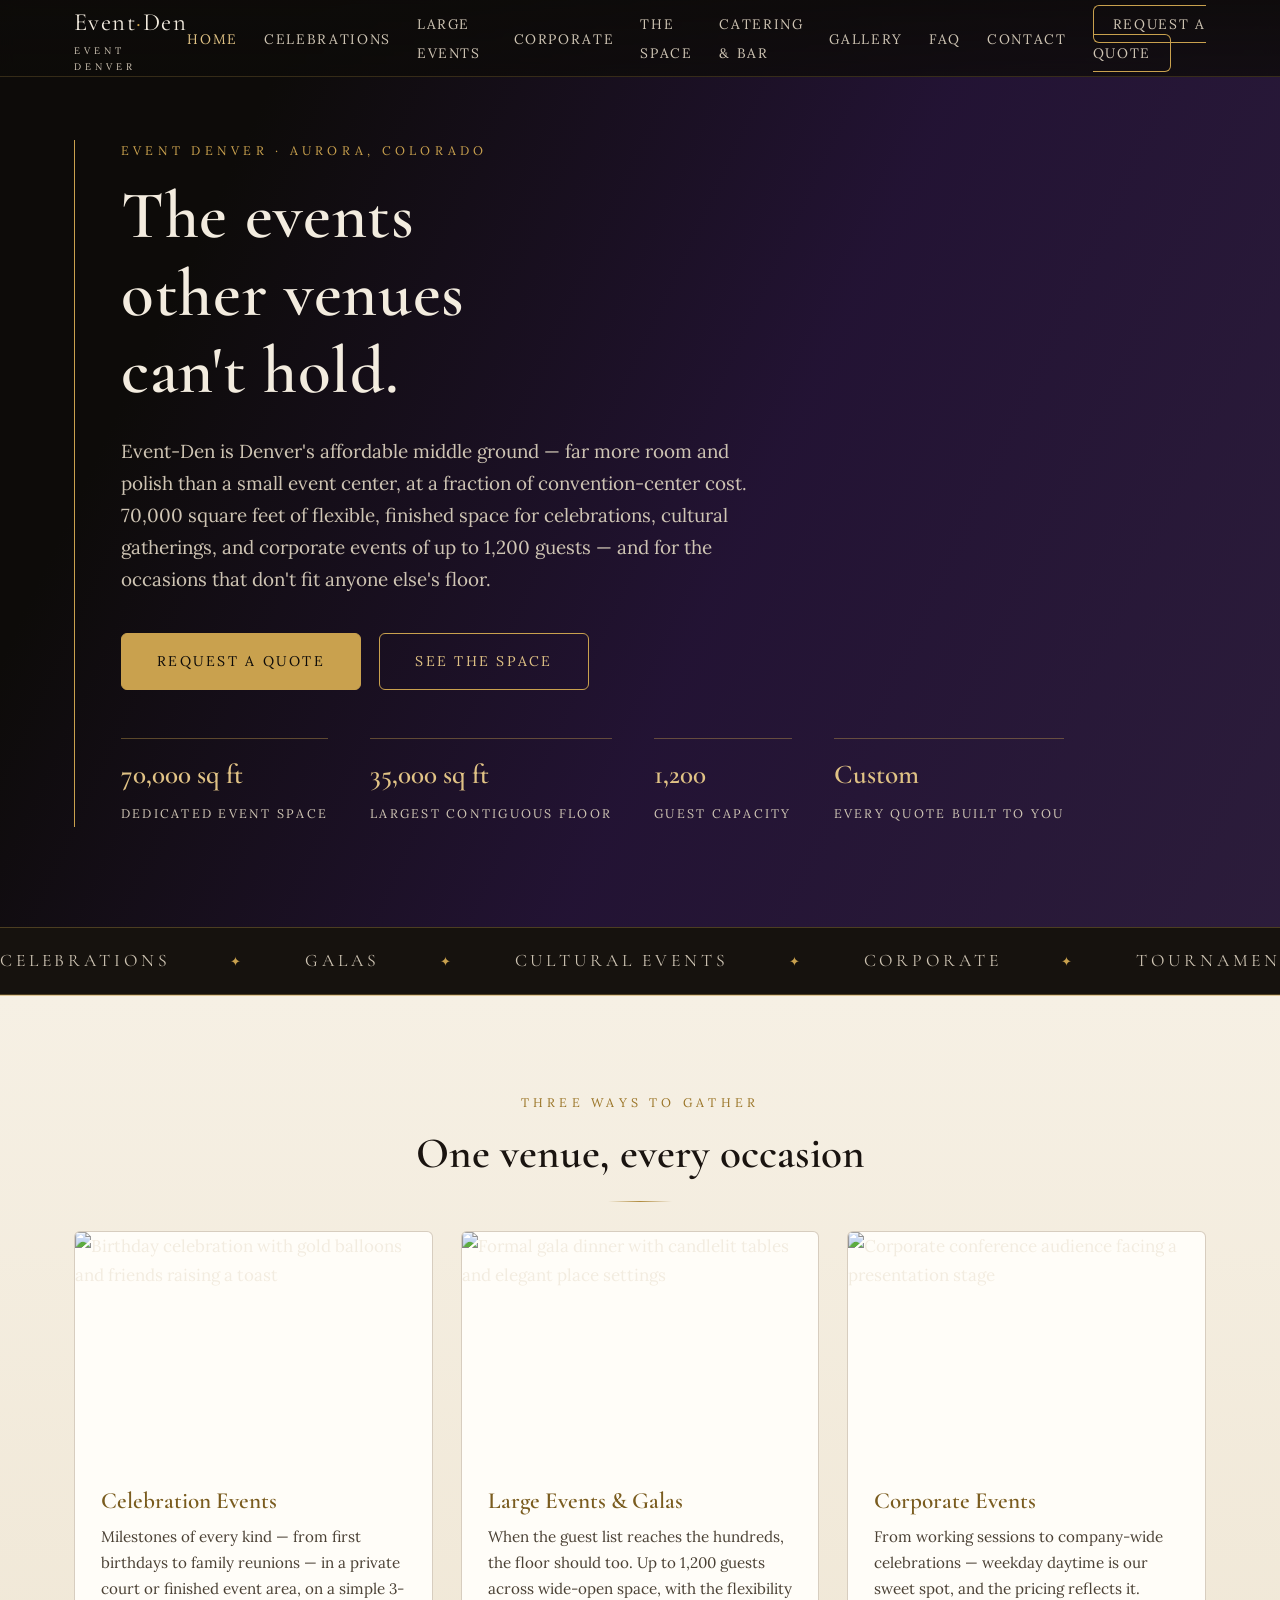
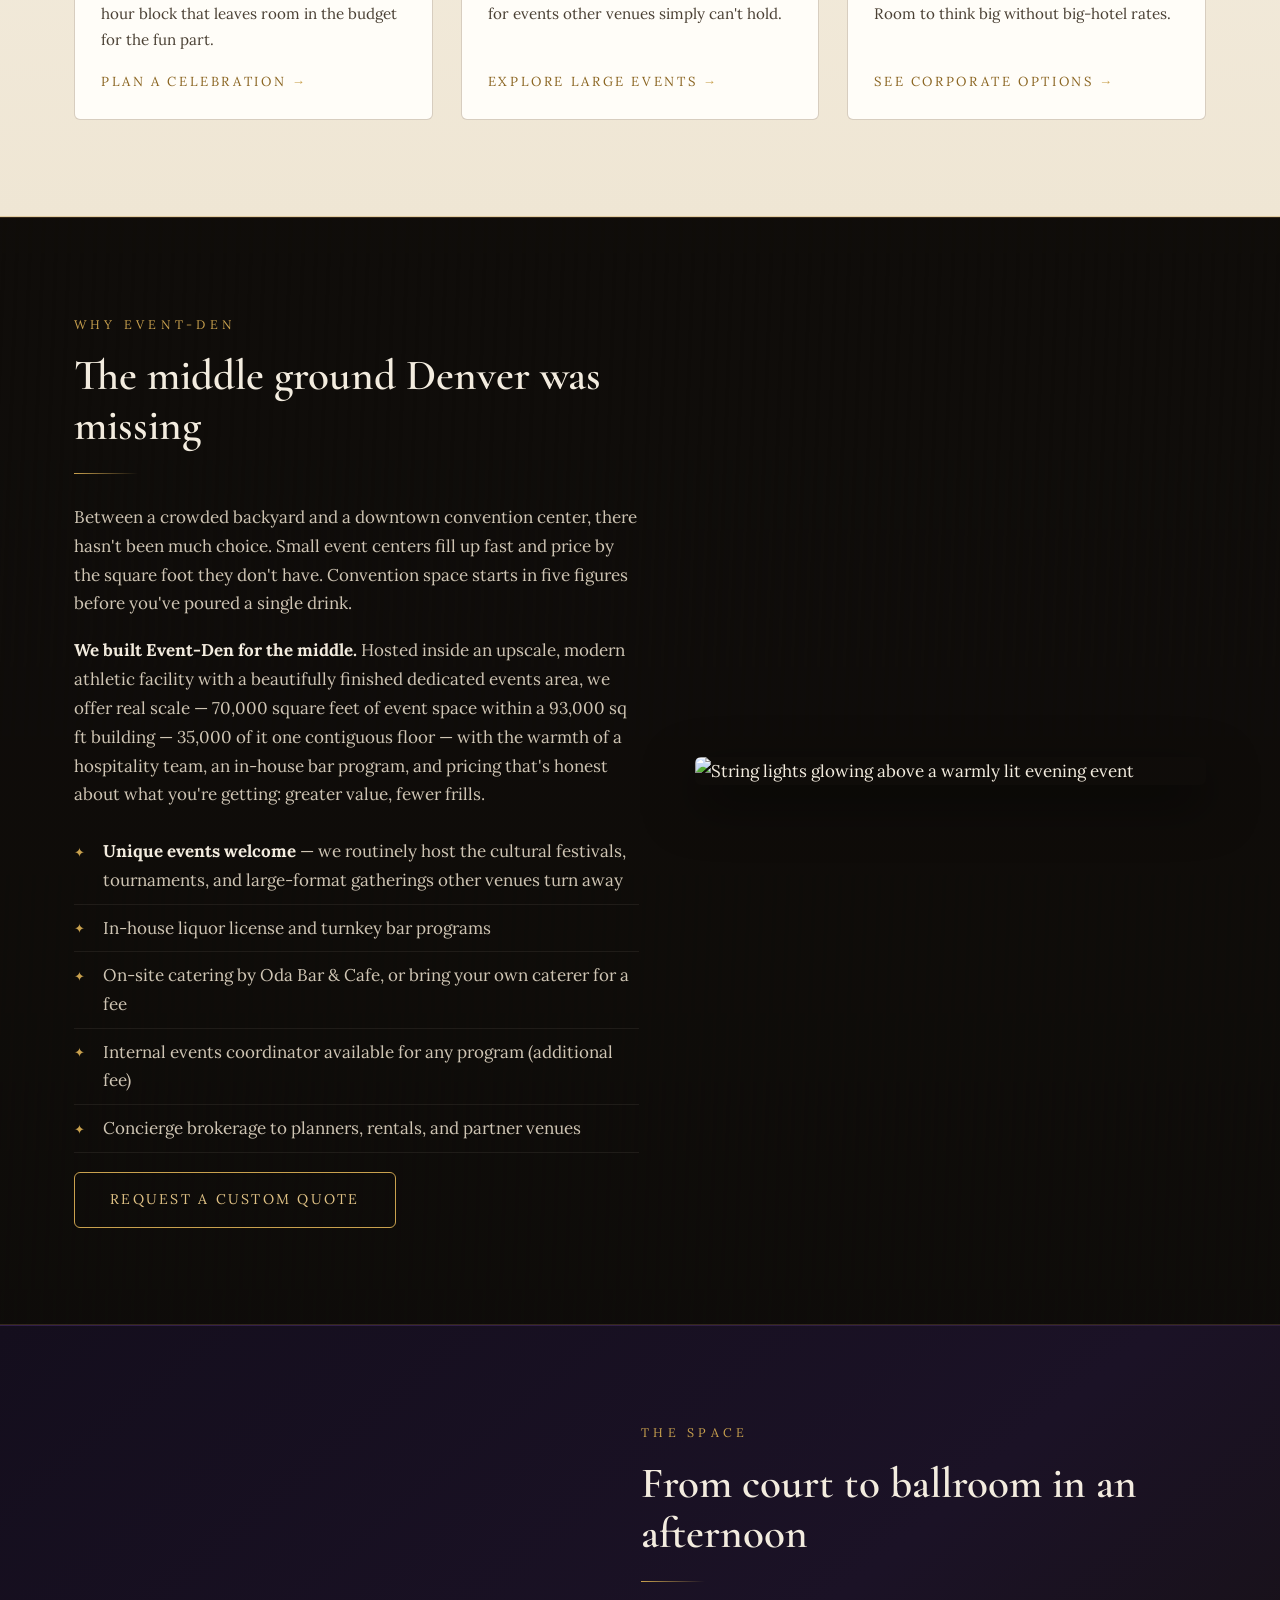
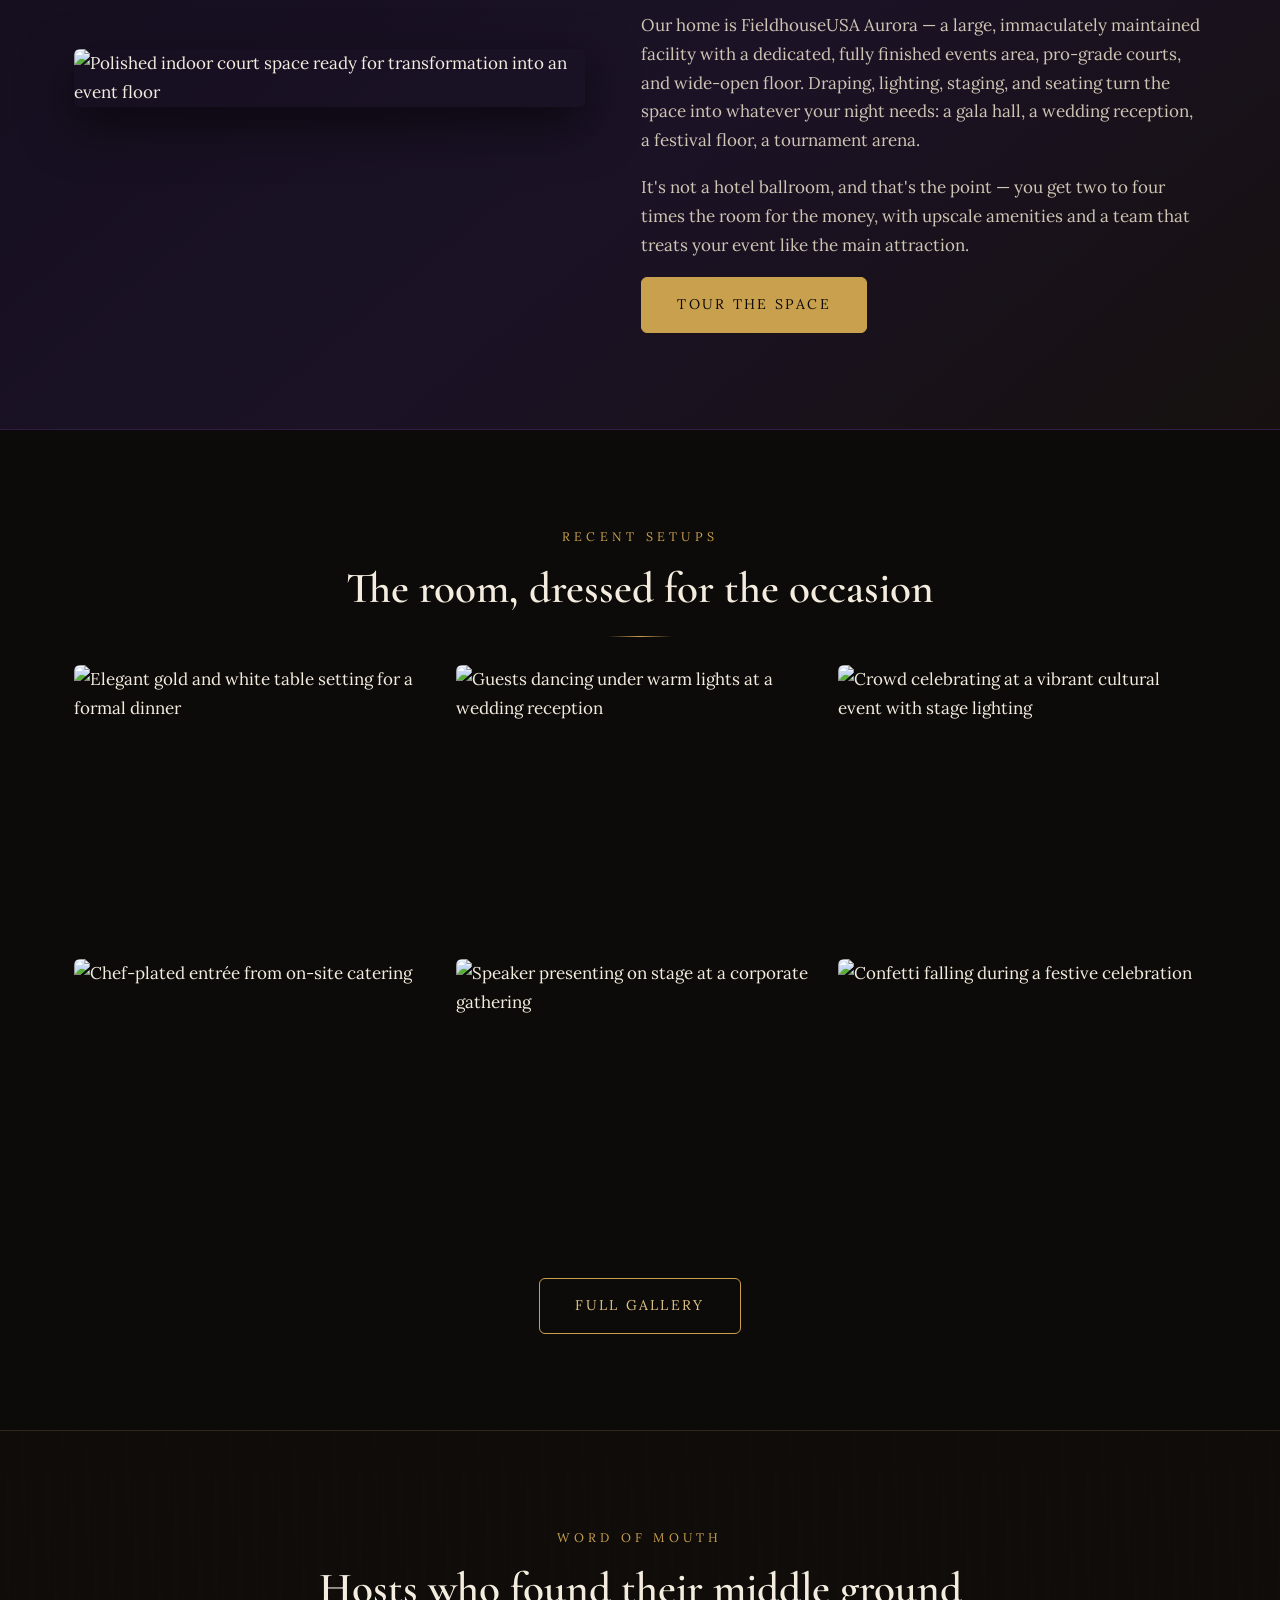
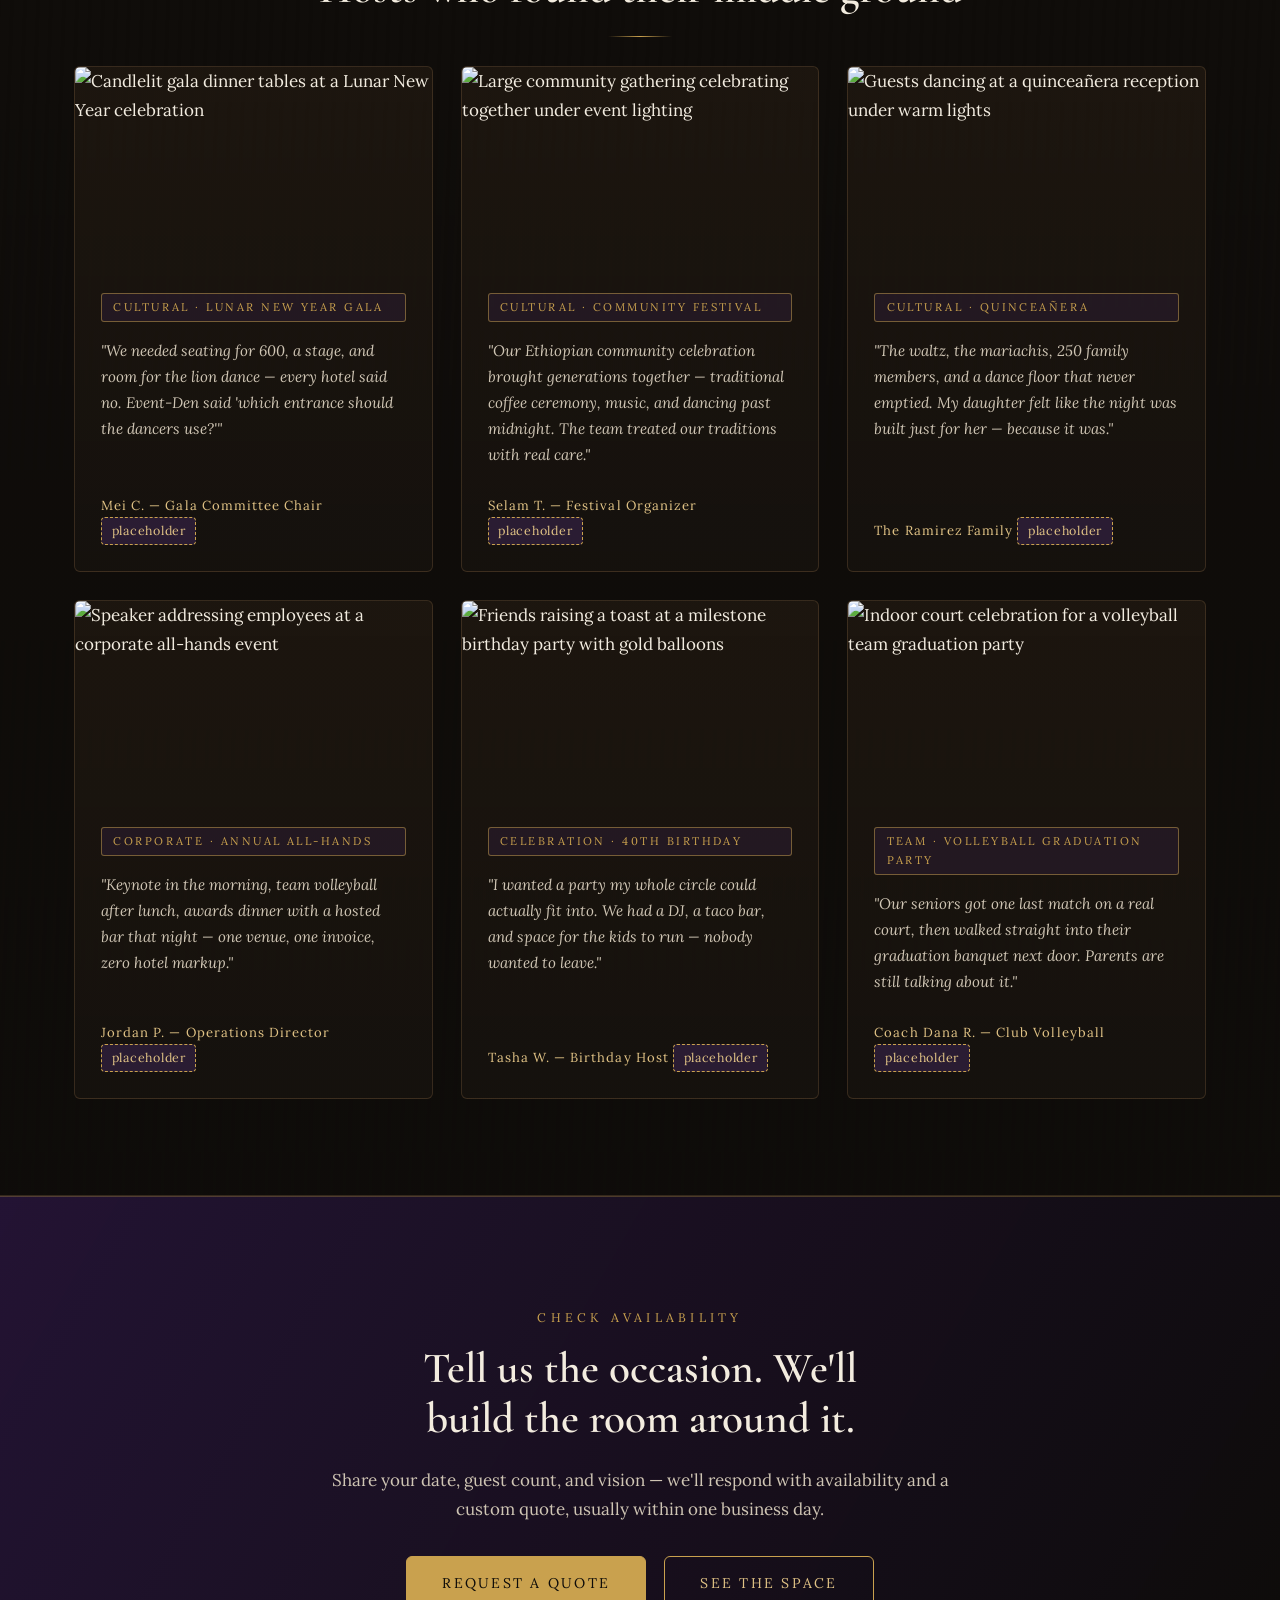
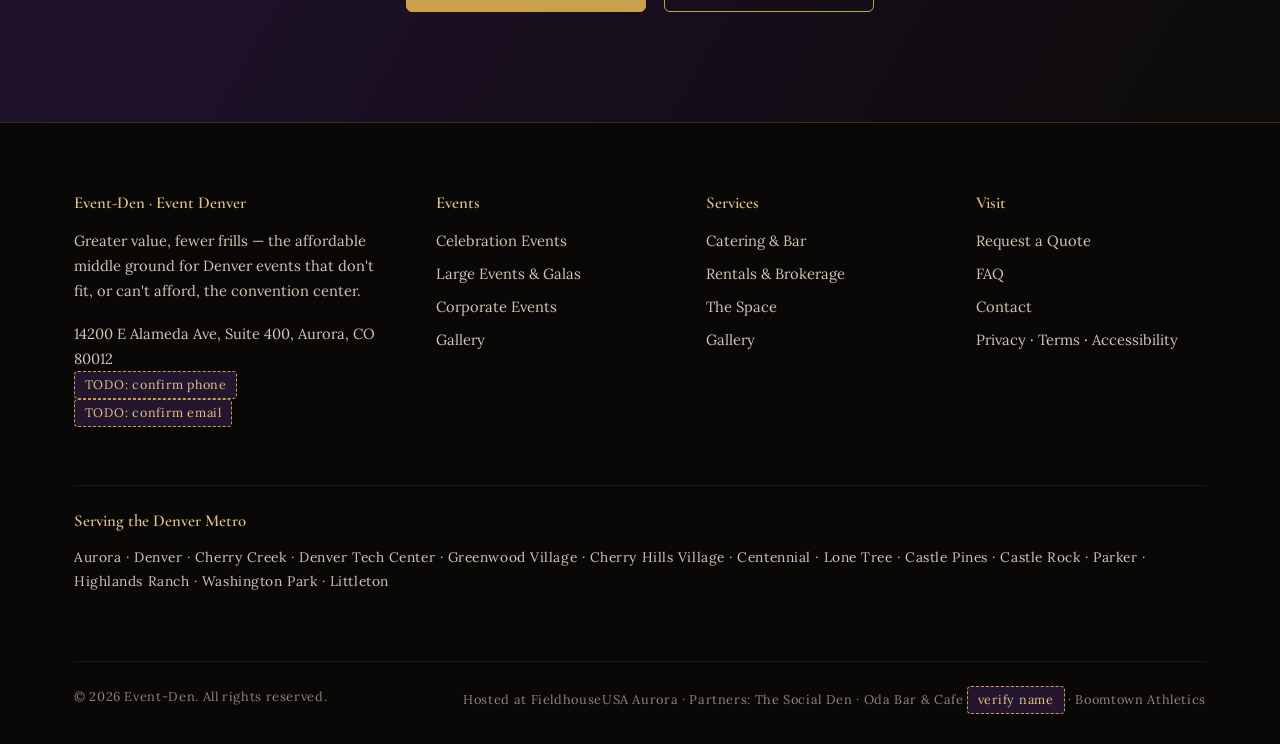
==== index.html @ 5df9b596 "Add files via upload" ====
<!DOCTYPE html>
<html lang="en">
<head>
<meta charset="UTF-8">
<meta name="viewport" content="width=device-width, initial-scale=1.0, viewport-fit=cover">
<meta name="robots" content="index, follow">
<meta name="theme-color" content="#0d0b09">
<meta name="format-detection" content="telephone=no">
<meta property="og:locale" content="en_US">
<title>Event Venue Denver | Affordable Event Space | Event-Den</title>
<meta name="description" content="Flexible Denver event venue. 70,000 sq ft for galas, quinceañeras, weddings, tournaments & corporate events. Up to 1,200 guests. Custom quotes.">
<link rel="canonical" href="https://event-den.com/">
<meta property="og:title" content="Event Venue Denver | Affordable Event Space | Event-Den">
<meta property="og:description" content="Flexible Denver event venue. 70,000 sq ft for galas, quinceañeras, weddings, tournaments & corporate events. Up to 1,200 guests. Custom quotes.">
<meta property="og:type" content="website">
<meta property="og:url" content="https://event-den.com/">
<meta property="og:image" content="https://images.unsplash.com/photo-1519225421980-715cb0215aed?w=1200&q=75&auto=format&fit=crop">
<meta property="og:site_name" content="Event-Den">
<meta name="twitter:card" content="summary_large_image">
<meta name="twitter:title" content="Event Venue Denver | Affordable Event Space | Event-Den">
<meta name="twitter:description" content="Flexible Denver event venue. 70,000 sq ft for galas, quinceañeras, weddings, tournaments & corporate events. Up to 1,200 guests. Custom quotes.">
<meta name="twitter:image" content="https://images.unsplash.com/photo-1519225421980-715cb0215aed?w=1200&q=75&auto=format&fit=crop">
<meta name="geo.region" content="US-CO">
<meta name="geo.placename" content="Aurora, Colorado">
<meta name="geo.position" content="39.70929;-104.82171">
<meta name="ICBM" content="39.70929, -104.82171">
<link rel="preconnect" href="https://fonts.googleapis.com">
<link rel="preconnect" href="https://fonts.gstatic.com" crossorigin>
<link rel="preconnect" href="https://images.unsplash.com">
<link href="https://fonts.googleapis.com/css2?family=Cormorant+Garamond:wght@500;600;700&family=Lora:ital,wght@0,400;0,500;1,400&display=swap" rel="stylesheet">
<link rel="icon" type="image/svg+xml" href="assets/img/favicon.svg">
<link rel="stylesheet" href="assets/css/styles.css">
<script type="application/ld+json">{"@context": "https://schema.org", "@type": ["EventVenue", "LocalBusiness"], "name": "Event-Den", "alternateName": "Event Denver", "description": "Affordable, flexible event venue and event services for the Denver metro — the middle ground between a backyard party and the downtown convention center.", "url": "https://event-den.com", "email": "TODO-confirm@event-den.com", "address": {"@type": "PostalAddress", "streetAddress": "14200 E Alameda Ave, Suite 400", "addressLocality": "Aurora", "addressRegion": "CO", "postalCode": "80012", "addressCountry": "US"}, "geo": {"@type": "GeoCoordinates", "latitude": 39.70929, "longitude": -104.82171}, "hasMap": "https://maps.google.com/?q=14200+E+Alameda+Ave+Suite+400+Aurora+CO+80012", "areaServed": [{"@type": "City", "name": "Aurora"}, {"@type": "City", "name": "Denver"}, {"@type": "City", "name": "Centennial"}, {"@type": "City", "name": "Greenwood Village"}, {"@type": "City", "name": "Cherry Hills Village"}, {"@type": "City", "name": "Cherry Creek"}, {"@type": "City", "name": "Lone Tree"}, {"@type": "City", "name": "Castle Pines"}, {"@type": "City", "name": "Castle Rock"}, {"@type": "City", "name": "Parker"}, {"@type": "City", "name": "Highlands Ranch"}, {"@type": "City", "name": "Washington Park"}, {"@type": "City", "name": "Denver Tech Center"}, {"@type": "City", "name": "Littleton"}], "sameAs": []}</script>
</head>
<body>
<header class="site-header">
  <nav class="nav" aria-label="Primary">
    <a class="brand" href="index.html">Event<em>·</em>Den<small>Event Denver</small></a>
    <button class="nav-toggle" aria-expanded="false" aria-controls="nav-links" aria-label="Toggle menu">☰</button>
    <ul class="nav-links" id="nav-links">
      <li><a href="index.html" aria-current="page">Home</a></li><li><a href="celebrations.html">Celebrations</a></li><li><a href="large-events.html">Large Events</a></li><li><a href="corporate.html">Corporate</a></li><li><a href="venue.html">The Space</a></li><li><a href="catering.html">Catering & Bar</a></li><li><a href="gallery.html">Gallery</a></li><li><a href="faq.html">FAQ</a></li><li><a href="contact.html">Contact</a></li>
      <li><a class="nav-cta" href="inquiry.html">Request a Quote</a></li>
    </ul>
  </nav>
</header>
<main>
<section class="hero">
  <div class="hero-slides" aria-hidden="true">
    <div class="hero-slide active" style="background-image:url('https://images.unsplash.com/photo-1519225421980-715cb0215aed?w=1600&q=75&auto=format&fit=crop')"></div>
    <div class="hero-slide" style="background-image:url('https://images.unsplash.com/photo-1511795409834-ef04bbd61622?w=1600&q=75&auto=format&fit=crop')"></div>
    <div class="hero-slide" style="background-image:url('https://images.unsplash.com/photo-1492684223066-81342ee5ff30?w=1600&q=75&auto=format&fit=crop')"></div>
    <div class="hero-slide" style="background-image:url('https://images.unsplash.com/photo-1505236858219-8359eb29e329?w=1600&q=75&auto=format&fit=crop')"></div>
  </div>
  <div class="hero-veil"></div>
  <canvas id="confetti-canvas" aria-hidden="true"></canvas>
  <div class="bottle-stage" id="champagne" aria-hidden="true">
    <img class="bottle-layer bottle-closed" src="https://images.unsplash.com/photo-1567696911980-2eed69a46042?w=900&q=70&auto=format&fit=crop" alt="" loading="eager" onerror="this.closest('.bottle-stage').classList.add('img-fail')">
    <img class="bottle-layer bottle-open" src="https://images.unsplash.com/photo-1592483648228-b35146a4330c?w=900&q=70&auto=format&fit=crop" alt="" loading="eager" onerror="this.closest('.bottle-stage').classList.add('img-fail')">
    <span class="champagne-hint">move your mouse · pop the bottle</span>
  </div>
  <div class="hero-inner">
    <div class="hero-frame">
      <span class="eyebrow">Event Denver · Aurora, Colorado</span>
      <h1>The events other venues can't hold.</h1>
      <p class="lede">Event-Den is Denver's affordable middle ground — far more room and polish than a small event center, at a fraction of convention-center cost. 70,000 square feet of flexible, finished space for celebrations, cultural gatherings, and corporate events of up to 1,200 guests — and for the occasions that don't fit anyone else's floor.</p>
      <div class="btn-row">
        <a class="btn btn-gold" href="inquiry.html">Request a Quote</a>
        <a class="btn btn-ghost" href="venue.html">See the Space</a>
      </div>
      <div class="hero-stats">
        <div><strong>70,000 sq ft</strong><span>Dedicated event space</span></div>
        <div><strong>35,000 sq ft</strong><span>Largest contiguous floor</span></div>
        <div><strong>1,200</strong><span>Guest capacity</span></div>
        <div><strong>Custom</strong><span>Every quote built to you</span></div>
      </div>
    </div>
  </div>
</section>

<div class="strip" aria-hidden="true">
  <div class="strip-track">
    <span>Celebrations</span><span>Galas</span><span>Cultural Events</span><span>Corporate</span><span>Tournaments</span><span>Weddings</span>
    <span>Celebrations</span><span>Galas</span><span>Cultural Events</span><span>Corporate</span><span>Tournaments</span><span>Weddings</span>
  </div>
</div>

<section class="section-light">
  <div class="wrap">
    <div class="center reveal">
      <span class="eyebrow">Three ways to gather</span>
      <h2>One venue, every occasion</h2>
      <hr class="gold-rule">
    </div>
    <div class="grid grid-3">
      <article class="card reveal">
        <img src="https://images.unsplash.com/photo-1530103862676-de8c9debad1d?w=900&q=75&auto=format&fit=crop" alt="Birthday celebration with gold balloons and friends raising a toast" loading="lazy">
        <div class="card-body">
          <h3>Celebration Events</h3>
          <p>Milestones of every kind — from first birthdays to family reunions — in a private court or finished event area, on a simple 3-hour block that leaves room in the budget for the fun part.</p>
          <a class="card-link" href="celebrations.html">Plan a celebration</a>
        </div>
      </article>
      <article class="card reveal">
        <img src="https://images.unsplash.com/photo-1464366400600-7168b8af9bc3?w=900&q=75&auto=format&fit=crop" alt="Formal gala dinner with candlelit tables and elegant place settings" loading="lazy">
        <div class="card-body">
          <h3>Large Events &amp; Galas</h3>
          <p>When the guest list reaches the hundreds, the floor should too. Up to 1,200 guests across wide-open space, with the flexibility for events other venues simply can't hold.</p>
          <a class="card-link" href="large-events.html">Explore large events</a>
        </div>
      </article>
      <article class="card reveal">
        <img src="https://images.unsplash.com/photo-1540575467063-178a50c2df87?w=900&q=75&auto=format&fit=crop" alt="Corporate conference audience facing a presentation stage" loading="lazy">
        <div class="card-body">
          <h3>Corporate Events</h3>
          <p>From working sessions to company-wide celebrations — weekday daytime is our sweet spot, and the pricing reflects it. Room to think big without big-hotel rates.</p>
          <a class="card-link" href="corporate.html">See corporate options</a>
        </div>
      </article>
    </div>
  </div>
</section>

<section class="section-wood">
  <div class="wrap split">
    <div class="reveal">
      <span class="eyebrow">Why Event-Den</span>
      <h2>The middle ground Denver was missing</h2>
      <hr class="gold-rule">
      <p>Between a crowded backyard and a downtown convention center, there hasn't been much choice. Small event centers fill up fast and price by the square foot they don't have. Convention space starts in five figures before you've poured a single drink.</p>
      <p><strong>We built Event-Den for the middle.</strong> Hosted inside an upscale, modern athletic facility with a beautifully finished dedicated events area, we offer real scale — 70,000 square feet of event space within a 93,000 sq ft building — 35,000 of it one contiguous floor — with the warmth of a hospitality team, an in-house bar program, and pricing that's honest about what you're getting: greater value, fewer frills.</p>
      <ul class="flourish-list">
        <li><strong>Unique events welcome</strong> — we routinely host the cultural festivals, tournaments, and large-format gatherings other venues turn away</li>
        <li>In-house liquor license and turnkey bar programs</li>
        <li>On-site catering by Oda Bar &amp; Cafe, or bring your own caterer for a fee</li>
        <li>Internal events coordinator available for any program (additional fee)</li>
        <li>Concierge brokerage to planners, rentals, and partner venues</li>
      </ul>
      <a class="btn btn-ghost" href="inquiry.html">Request a custom quote</a>
    </div>
    <div class="split-img reveal">
      <img src="https://images.unsplash.com/photo-1478147427282-58a87a120781?w=900&q=75&auto=format&fit=crop" alt="String lights glowing above a warmly lit evening event" loading="lazy">
    </div>
  </div>
</section>

<section class="section-purple">
  <div class="wrap split rev">
    <div class="split-img reveal">
      <img src="https://images.unsplash.com/photo-1546519638-68e109498ffc?w=900&q=75&auto=format&fit=crop" alt="Polished indoor court space ready for transformation into an event floor" loading="lazy">
    </div>
    <div class="reveal">
      <span class="eyebrow">The space</span>
      <h2>From court to ballroom in an afternoon</h2>
      <hr class="gold-rule">
      <p>Our home is FieldhouseUSA Aurora — a large, immaculately maintained facility with a dedicated, fully finished events area, pro-grade courts, and wide-open floor. Draping, lighting, staging, and seating turn the space into whatever your night needs: a gala hall, a wedding reception, a festival floor, a tournament arena.</p>
      <p>It's not a hotel ballroom, and that's the point — you get two to four times the room for the money, with upscale amenities and a team that treats your event like the main attraction.</p>
      <a class="btn btn-gold" href="venue.html">Tour the space</a>
    </div>
  </div>
</section>

<section>
  <div class="wrap">
    <div class="center reveal">
      <span class="eyebrow">Recent setups</span>
      <h2>The room, dressed for the occasion</h2>
      <hr class="gold-rule">
    </div>
    <div class="gallery-grid reveal">
      <img src="https://images.unsplash.com/photo-1511795409834-ef04bbd61622?w=1600&q=75&auto=format&fit=crop" alt="Elegant gold and white table setting for a formal dinner" loading="lazy">
      <img src="https://images.unsplash.com/photo-1529636798458-92182e662485?w=900&q=75&auto=format&fit=crop" alt="Guests dancing under warm lights at a wedding reception" loading="lazy">
      <img src="https://images.unsplash.com/photo-1533174072545-7a4b6ad7a6c3?w=900&q=75&auto=format&fit=crop" alt="Crowd celebrating at a vibrant cultural event with stage lighting" loading="lazy">
      <img src="https://images.unsplash.com/photo-1551218808-94e220e084d2?w=900&q=75&auto=format&fit=crop" alt="Chef-plated entrée from on-site catering" loading="lazy">
      <img src="https://images.unsplash.com/photo-1475721027785-f74eccf877e2?w=900&q=75&auto=format&fit=crop" alt="Speaker presenting on stage at a corporate gathering" loading="lazy">
      <img src="https://images.unsplash.com/photo-1513151233558-d860c5398176?w=900&q=75&auto=format&fit=crop" alt="Confetti falling during a festive celebration" loading="lazy">
    </div>
    <div class="center" style="margin-top:2.4rem;"><a class="btn btn-ghost" href="gallery.html">Full gallery</a></div>
  </div>
</section>

<section class="section-wood">
  <div class="wrap">
    <div class="center reveal">
      <span class="eyebrow">Word of mouth</span>
      <h2>Hosts who found their middle ground</h2>
      <hr class="gold-rule">
    </div>
    <!-- TODO: PLACEHOLDER TESTIMONIALS — replace with real, permissioned client quotes before launch. Do not publish fictional reviews. -->
    <div class="grid grid-3">
      <article class="card t-card reveal">
        <img src="https://images.unsplash.com/photo-1464366400600-7168b8af9bc3?w=900&q=75&auto=format&fit=crop" alt="Candlelit gala dinner tables at a Lunar New Year celebration" loading="lazy">
        <div class="card-body"><span class="t-tag">Cultural · Lunar New Year Gala</span>
          <p>"We needed seating for 600, a stage, and room for the lion dance — every hotel said no. Event-Den said 'which entrance should the dancers use?'"</p>
          <span class="t-name">Mei C. — Gala Committee Chair <span class="todo-flag">placeholder</span></span></div>
      </article>
      <article class="card t-card reveal">
        <img src="https://images.unsplash.com/photo-1511578314322-379afb476865?w=900&q=75&auto=format&fit=crop" alt="Large community gathering celebrating together under event lighting" loading="lazy">
        <div class="card-body"><span class="t-tag">Cultural · Community Festival</span>
          <p>"Our Ethiopian community celebration brought generations together — traditional coffee ceremony, music, and dancing past midnight. The team treated our traditions with real care."</p>
          <span class="t-name">Selam T. — Festival Organizer <span class="todo-flag">placeholder</span></span></div>
      </article>
      <article class="card t-card reveal">
        <img src="https://images.unsplash.com/photo-1529636798458-92182e662485?w=900&q=75&auto=format&fit=crop" alt="Guests dancing at a quinceañera reception under warm lights" loading="lazy">
        <div class="card-body"><span class="t-tag">Cultural · Quinceañera</span>
          <p>"The waltz, the mariachis, 250 family members, and a dance floor that never emptied. My daughter felt like the night was built just for her — because it was."</p>
          <span class="t-name">The Ramirez Family <span class="todo-flag">placeholder</span></span></div>
      </article>
      <article class="card t-card reveal">
        <img src="https://images.unsplash.com/photo-1475721027785-f74eccf877e2?w=900&q=75&auto=format&fit=crop" alt="Speaker addressing employees at a corporate all-hands event" loading="lazy">
        <div class="card-body"><span class="t-tag">Corporate · Annual All-Hands</span>
          <p>"Keynote in the morning, team volleyball after lunch, awards dinner with a hosted bar that night — one venue, one invoice, zero hotel markup."</p>
          <span class="t-name">Jordan P. — Operations Director <span class="todo-flag">placeholder</span></span></div>
      </article>
      <article class="card t-card reveal">
        <img src="https://images.unsplash.com/photo-1530103862676-de8c9debad1d?w=900&q=75&auto=format&fit=crop" alt="Friends raising a toast at a milestone birthday party with gold balloons" loading="lazy">
        <div class="card-body"><span class="t-tag">Celebration · 40th Birthday</span>
          <p>"I wanted a party my whole circle could actually fit into. We had a DJ, a taco bar, and space for the kids to run — nobody wanted to leave."</p>
          <span class="t-name">Tasha W. — Birthday Host <span class="todo-flag">placeholder</span></span></div>
      </article>
      <article class="card t-card reveal">
        <img src="https://images.unsplash.com/photo-1504450758481-7338eba7524a?w=900&q=75&auto=format&fit=crop" alt="Indoor court celebration for a volleyball team graduation party" loading="lazy">
        <div class="card-body"><span class="t-tag">Team · Volleyball Graduation Party</span>
          <p>"Our seniors got one last match on a real court, then walked straight into their graduation banquet next door. Parents are still talking about it."</p>
          <span class="t-name">Coach Dana R. — Club Volleyball <span class="todo-flag">placeholder</span></span></div>
      </article>
    </div>
  </div>
</section>

<section class="cta-banner reveal">
  <div class="wrap">
    <span class="eyebrow">Check availability</span>
    <h2>Tell us the occasion. We'll build the room around it.</h2>
    <p style="max-width:60ch;margin:0 auto 2rem;">Share your date, guest count, and vision — we'll respond with availability and a custom quote, usually within one business day.</p>
    <div class="btn-row" style="justify-content:center;">
      <a class="btn btn-gold" href="inquiry.html">Request a Quote</a>
      <a class="btn btn-ghost" href="venue.html">See the Space</a>
    </div>
  </div>
</section></main>
<footer class="site-footer">
  <div class="wrap">
    <div class="footer-grid">
      <div>
        <h4>Event-Den · Event Denver</h4>
        <p>Greater value, fewer frills — the affordable middle ground for Denver events that don't fit, or can't afford, the convention center.</p>
        <p>14200 E Alameda Ave, Suite 400, Aurora, CO 80012<br>
        <span class="todo-flag">TODO: confirm phone</span> &nbsp;
        <span class="todo-flag">TODO: confirm email</span></p>
      </div>
      <div>
        <h4>Events</h4>
        <ul>
          <li><a href="celebrations.html">Celebration Events</a></li>
          <li><a href="large-events.html">Large Events &amp; Galas</a></li>
          <li><a href="corporate.html">Corporate Events</a></li>
          <li><a href="gallery.html">Gallery</a></li>
        </ul>
      </div>
      <div>
        <h4>Services</h4>
        <ul>
          <li><a href="catering.html">Catering &amp; Bar</a></li>
          <li><a href="rentals-brokerage.html">Rentals &amp; Brokerage</a></li>
          <li><a href="venue.html">The Space</a></li>
          <li><a href="gallery.html">Gallery</a></li>
        </ul>
      </div>
      <div>
        <h4>Visit</h4>
        <ul>
          <li><a href="inquiry.html">Request a Quote</a></li>
          <li><a href="faq.html">FAQ</a></li>
          <li><a href="contact.html">Contact</a></li>
          <li><a href="legal.html#privacy">Privacy</a> · <a href="legal.html#terms">Terms</a> · <a href="legal.html#accessibility">Accessibility</a></li>
        </ul>
      </div>
      <div id="areas" style="grid-column:1/-1;border-top:1px solid rgba(243,236,223,.08);padding-top:1.6rem;">
        <h4><a href="faq.html#metro" style="color:var(--gold-lt);">Serving the Denver Metro</a></h4>
        <p style="font-size:.86rem;letter-spacing:.04em;">Aurora · Denver · Cherry Creek · Denver Tech Center · Greenwood Village · Cherry Hills Village · Centennial · Lone Tree · Castle Pines · Castle Rock · Parker · Highlands Ranch · Washington Park · Littleton</p>
      </div>
    </div>
    <div class="footer-bottom">
      <span>© <span data-year>2026</span> Event-Den. All rights reserved.</span>
      <span>Hosted at FieldhouseUSA Aurora · Partners: The Social Den · Oda Bar &amp; Cafe <span class="todo-flag">verify name</span> · Boomtown Athletics</span>
    </div>
  </div>
</footer>
<script src="assets/js/main.js" defer></script>
</body>
</html>
---- assets/css/styles.css ----
/* ============================================================
   EVENT-DEN — event-den.com
   Design system: Onyx black + walnut wood, ivory serif text,
   antique gold + regal translucent purple accents.
   ============================================================ */

:root{
  --onyx:#0d0b09;
  --char:#16120e;
  --wood:#5c4630;
  --wood-lt:#7a5c3e;
  --wood-pale:#a9886118;
  --ivory:#f3ecdf;
  --ivory-dim:#cfc5b4;
  --gold:#c9a14e;
  --gold-lt:#e0c285;
  --purple:#4b2e6b;
  --purple-tr:rgba(86,52,128,.42);
  --purple-deep:rgba(43,22,68,.72);
  --maxw:1180px;
  --radius:6px;
  --shadow:0 18px 50px rgba(0,0,0,.55);
  --ff-display:"Cormorant Garamond", Georgia, serif;
  --ff-body:"Lora", Georgia, serif;
}

*{margin:0;padding:0;box-sizing:border-box;}
html{scroll-behavior:smooth;}
body{
  background:var(--onyx);
  color:var(--ivory);
  font-family:var(--ff-body);
  font-size:17px;
  line-height:1.7;
  -webkit-font-smoothing:antialiased;
}
img{max-width:100%;display:block;}
a{color:var(--gold-lt);text-decoration:none;transition:color .25s ease;}
a:hover{color:var(--ivory);}
a:focus-visible,button:focus-visible{outline:2px solid var(--gold);outline-offset:3px;}

h1,h2,h3,h4{font-family:var(--ff-display);font-weight:600;line-height:1.15;color:var(--ivory);}
h1{font-size:clamp(2.4rem,5.5vw,4.2rem);letter-spacing:.01em;}
h2{font-size:clamp(1.8rem,3.6vw,2.7rem);}
h3{font-size:1.45rem;}
p{margin-bottom:1.1rem;color:var(--ivory-dim);}
strong{color:var(--ivory);}

.eyebrow{
  font-family:var(--ff-body);
  font-size:.78rem;letter-spacing:.34em;text-transform:uppercase;
  color:var(--gold);margin-bottom:1rem;display:block;
}
.gold-rule{width:64px;height:1px;background:linear-gradient(90deg,var(--gold),transparent);margin:1.4rem 0 1.8rem;border:0;}
.center .gold-rule{margin-left:auto;margin-right:auto;background:linear-gradient(90deg,transparent,var(--gold),transparent);}

.wrap{max-width:var(--maxw);margin:0 auto;padding:0 24px;}
section{padding:96px 0;}
.center{text-align:center;}

/* ---------- Header / nav ---------- */
.site-header{
  position:fixed;inset:0 0 auto 0;z-index:100;
  background:linear-gradient(180deg,rgba(13,11,9,.92),rgba(13,11,9,.78));
  backdrop-filter:blur(8px);
  border-bottom:1px solid rgba(201,161,78,.22);
  transition:background .3s ease;
}
.nav{display:flex;align-items:center;justify-content:space-between;height:76px;max-width:var(--maxw);margin:0 auto;padding:0 24px;}
.brand{font-family:var(--ff-display);font-size:1.55rem;letter-spacing:.06em;color:var(--ivory);}
.brand em{font-style:normal;color:var(--gold);}
.brand small{display:block;font-family:var(--ff-body);font-size:.6rem;letter-spacing:.42em;text-transform:uppercase;color:var(--ivory-dim);}
.nav-links{display:flex;gap:26px;list-style:none;align-items:center;}
.nav-links a{font-size:.86rem;letter-spacing:.12em;text-transform:uppercase;color:var(--ivory-dim);}
.nav-links a:hover,.nav-links a[aria-current="page"]{color:var(--gold-lt);}
.nav-cta{border:1px solid var(--gold);padding:.55rem 1.2rem;border-radius:var(--radius);color:var(--gold-lt);}
.nav-cta:hover{background:var(--gold);color:var(--onyx);}
.nav-toggle{display:none;background:none;border:1px solid rgba(201,161,78,.45);border-radius:var(--radius);color:var(--gold);font-size:1.3rem;line-height:1;padding:.4rem .7rem;cursor:pointer;}

@media (max-width:980px){
  .nav-toggle{display:block;}
  .nav-links{
    position:fixed;top:76px;right:0;left:0;flex-direction:column;gap:0;
    background:rgba(13,11,9,.97);border-bottom:1px solid rgba(201,161,78,.25);
    max-height:0;overflow:hidden;transition:max-height .35s ease;
  }
  .nav-links.open{max-height:80vh;overflow-y:auto;}
  .nav-links li{width:100%;text-align:center;border-top:1px solid rgba(243,236,223,.06);}
  .nav-links a{display:block;padding:1rem;}
  .nav-cta{border:0;}
}

/* ---------- Hero slider ---------- */
.hero{
  position:relative;min-height:92vh;display:flex;align-items:center;
  overflow:hidden;padding:140px 0 100px;
}
.hero-slides{position:absolute;inset:0;z-index:0;}
.hero-slide{
  position:absolute;inset:0;background-size:cover;background-position:center;
  opacity:0;transform:scale(1.06);
  transition:opacity 1.8s ease,transform 7s ease;
}
.hero-slide.active{opacity:1;transform:scale(1);}
.hero-veil{
  position:absolute;inset:0;z-index:1;
  background:
    linear-gradient(115deg,rgba(13,11,9,.93) 18%,var(--purple-deep) 58%,var(--purple-tr) 100%),
    linear-gradient(0deg,rgba(13,11,9,.94),transparent 45%);
}
.hero-inner{position:relative;z-index:2;max-width:var(--maxw);margin:0 auto;padding:0 24px;width:100%;}
.hero h1{max-width:13ch;}
.hero .lede{font-size:1.18rem;max-width:54ch;margin:1.6rem 0 2.4rem;color:var(--ivory-dim);}
.hero-frame{
  border-left:1px solid var(--gold);
  padding-left:clamp(20px,4vw,46px);
}
.hero-stats{display:flex;gap:42px;margin-top:3rem;flex-wrap:wrap;}
.hero-stats div{border-top:1px solid rgba(201,161,78,.4);padding-top:.8rem;}
.hero-stats strong{font-family:var(--ff-display);font-size:1.7rem;color:var(--gold-lt);display:block;font-weight:600;}
.hero-stats span{font-size:.78rem;letter-spacing:.18em;text-transform:uppercase;color:var(--ivory-dim);}

/* ---------- Buttons ---------- */
.btn{
  display:inline-block;font-family:var(--ff-body);font-size:.88rem;
  letter-spacing:.16em;text-transform:uppercase;
  padding:.95rem 2.2rem;border-radius:var(--radius);
  border:1px solid var(--gold);transition:all .3s ease;cursor:pointer;
}
.btn-gold{background:var(--gold);color:var(--onyx);}
.btn-gold:hover{background:var(--gold-lt);color:var(--onyx);box-shadow:0 8px 28px rgba(201,161,78,.35);}
.btn-ghost{background:transparent;color:var(--gold-lt);}
.btn-ghost:hover{background:rgba(201,161,78,.12);color:var(--ivory);}
.btn-row{display:flex;gap:18px;flex-wrap:wrap;}

/* ---------- Sections / surfaces ---------- */
.section-wood{
  background:
    linear-gradient(180deg,rgba(13,11,9,.88),rgba(13,11,9,.94)),
    repeating-linear-gradient(92deg,#241a10 0 3px,#1d150c 3px 7px,#211810 7px 13px);
  border-top:1px solid rgba(122,92,62,.35);
  border-bottom:1px solid rgba(122,92,62,.35);
}
.section-purple{
  background:linear-gradient(140deg,#140e1d, #1b1226 55%, #16110f);
  border-top:1px solid rgba(86,52,128,.4);
  border-bottom:1px solid rgba(86,52,128,.4);
}
.section-tint{background:var(--char);}

/* ---------- Cards ---------- */
.grid{display:grid;gap:28px;}
.grid-3{grid-template-columns:repeat(3,1fr);}
.grid-2{grid-template-columns:repeat(2,1fr);}
.grid-4{grid-template-columns:repeat(4,1fr);}
@media (max-width:980px){.grid-3,.grid-4{grid-template-columns:repeat(2,1fr);}}
@media (max-width:640px){.grid-2,.grid-3,.grid-4{grid-template-columns:1fr;}}

.card{
  background:linear-gradient(180deg,rgba(36,27,18,.65),rgba(22,18,14,.9));
  border:1px solid rgba(122,92,62,.35);
  border-radius:var(--radius);overflow:hidden;
  transition:transform .35s ease,border-color .35s ease,box-shadow .35s ease;
  display:flex;flex-direction:column;
}
.card:hover{transform:translateY(-6px);border-color:rgba(201,161,78,.6);box-shadow:var(--shadow);}
.card img{height:230px;width:100%;object-fit:cover;filter:saturate(.92);}
.card-body{padding:26px;flex:1;display:flex;flex-direction:column;}
.card-body h3{margin-bottom:.6rem;color:var(--gold-lt);}
.card-body p{font-size:.95rem;flex:1;}
.card-link{font-size:.82rem;letter-spacing:.2em;text-transform:uppercase;}
.card-link::after{content:" →";color:var(--gold);}

/* ---------- Split media ---------- */
.split{display:grid;grid-template-columns:1.05fr .95fr;gap:56px;align-items:center;}
.split.rev{grid-template-columns:.95fr 1.05fr;}
.split-img{position:relative;}
.split-img img{border-radius:var(--radius);box-shadow:var(--shadow);}
.split-img::before{
  content:"";position:absolute;inset:-16px auto auto -16px;width:60%;height:60%;
  border:1px solid rgba(201,161,78,.45);border-radius:var(--radius);z-index:-1;
}
@media (max-width:900px){.split,.split.rev{grid-template-columns:1fr;}}

/* ---------- Lists ---------- */
.flourish-list{list-style:none;margin:1.2rem 0;}
.flourish-list li{
  padding:.55rem 0 .55rem 1.8rem;position:relative;color:var(--ivory-dim);
  border-bottom:1px solid rgba(243,236,223,.07);
}
.flourish-list li::before{content:"✦";position:absolute;left:0;color:var(--gold);font-size:.8rem;top:.85rem;}

/* ---------- Pricing ---------- */
.price-cards{align-items:stretch;}
.price-card{
  background:linear-gradient(180deg,rgba(36,27,18,.6),rgba(20,16,12,.95));
  border:1px solid rgba(122,92,62,.4);border-radius:var(--radius);
  padding:42px 34px;text-align:center;position:relative;
  display:flex;flex-direction:column;
}
.price-card.feature{border-color:var(--gold);background:linear-gradient(180deg,rgba(75,46,107,.28),rgba(20,16,12,.96));}
.price-card .tier{font-size:.78rem;letter-spacing:.3em;text-transform:uppercase;color:var(--gold);}
.price-card .amount{font-family:var(--ff-display);font-size:2.6rem;color:var(--ivory);margin:.9rem 0 .1rem;font-weight:600;}
.price-card .qualifier{font-size:.82rem;color:var(--ivory-dim);letter-spacing:.06em;margin-bottom:1.4rem;}
.price-card ul{flex:1;}
.price-card .btn{margin-top:1.8rem;}

/* ---------- Gallery ---------- */
.gallery-grid{display:grid;grid-template-columns:repeat(3,1fr);gap:14px;}
.gallery-grid img{height:280px;width:100%;object-fit:cover;border-radius:var(--radius);transition:transform .4s ease,filter .4s ease;cursor:pointer;}
.gallery-grid img:hover{transform:scale(1.025);filter:brightness(1.12);}
@media (max-width:900px){.gallery-grid{grid-template-columns:repeat(2,1fr);}}
@media (max-width:560px){.gallery-grid{grid-template-columns:1fr;}}

/* ---------- Marquee strip ---------- */
.strip{
  overflow:hidden;border-top:1px solid rgba(201,161,78,.3);border-bottom:1px solid rgba(201,161,78,.3);
  background:var(--char);padding:18px 0;
}
.strip-track{display:flex;gap:60px;white-space:nowrap;animation:marquee 38s linear infinite;width:max-content;}
.strip-track span{font-family:var(--ff-display);font-size:1.1rem;letter-spacing:.22em;text-transform:uppercase;color:var(--ivory-dim);}
.strip-track span::after{content:"✦";color:var(--gold);margin-left:60px;font-size:.8rem;}
@keyframes marquee{from{transform:translateX(0)}to{transform:translateX(-50%)}}

/* ---------- FAQ ---------- */
details{
  border:1px solid rgba(122,92,62,.4);border-radius:var(--radius);
  margin-bottom:14px;background:rgba(22,18,14,.7);
}
summary{
  cursor:pointer;padding:18px 22px;font-family:var(--ff-display);font-size:1.15rem;
  color:var(--ivory);list-style:none;position:relative;
}
summary::after{content:"+";position:absolute;right:22px;color:var(--gold);font-size:1.3rem;transition:transform .25s;}
details[open] summary::after{transform:rotate(45deg);}
details p{padding:0 22px 18px;font-size:.95rem;}

/* ---------- Tables ---------- */
table{width:100%;border-collapse:collapse;margin:1.5rem 0;font-size:.95rem;}
th,td{padding:14px 16px;text-align:left;border-bottom:1px solid rgba(122,92,62,.35);color:var(--ivory-dim);}
th{font-family:var(--ff-display);font-size:1.05rem;color:var(--gold-lt);font-weight:600;}

/* ---------- Banner CTA ---------- */
.cta-banner{
  position:relative;padding:110px 0;text-align:center;overflow:hidden;
  background:linear-gradient(120deg,var(--purple-deep),rgba(13,11,9,.85)),
    url("https://images.unsplash.com/photo-1519671482749-fd09be7ccebf?w=1600&q=70&auto=format&fit=crop") center/cover fixed;
  border-top:1px solid rgba(201,161,78,.3);
}
.cta-banner h2{max-width:22ch;margin:0 auto 1.4rem;}

/* ---------- Map / iframe ---------- */
.map-frame{border:1px solid rgba(122,92,62,.5);border-radius:var(--radius);overflow:hidden;box-shadow:var(--shadow);}
.map-frame iframe{display:block;width:100%;height:420px;border:0;filter:grayscale(.35) contrast(1.05);}

/* ---------- Footer ---------- */
.site-footer{
  background:#0a0807;border-top:1px solid rgba(201,161,78,.25);
  padding:70px 0 30px;font-size:.92rem;
}
.footer-grid{display:grid;grid-template-columns:1.4fr 1fr 1fr 1fr;gap:40px;}
@media (max-width:900px){.footer-grid{grid-template-columns:1fr 1fr;}}
@media (max-width:560px){.footer-grid{grid-template-columns:1fr;}}
.site-footer h4{font-size:1.05rem;color:var(--gold-lt);margin-bottom:1rem;}
.site-footer ul{list-style:none;}
.site-footer li{margin-bottom:.5rem;}
.site-footer a{color:var(--ivory-dim);}
.site-footer a:hover{color:var(--gold-lt);}
.footer-bottom{
  margin-top:50px;padding-top:24px;border-top:1px solid rgba(243,236,223,.08);
  display:flex;justify-content:space-between;flex-wrap:wrap;gap:12px;
  color:#8d8474;font-size:.8rem;letter-spacing:.05em;
}

/* ---------- Reveal animation ---------- */
.reveal{opacity:0;transform:translateY(28px);transition:opacity .8s ease,transform .8s ease;}
.reveal.in{opacity:1;transform:none;}

/* ---------- Page hero (interior) ---------- */
.page-hero{
  position:relative;padding:190px 0 110px;
  background-size:cover;background-position:center;
}
.page-hero .hero-veil{z-index:0;}
.page-hero .wrap{position:relative;z-index:1;}
.breadcrumbs{font-size:.8rem;letter-spacing:.14em;text-transform:uppercase;color:var(--ivory-dim);margin-bottom:1.2rem;}
.breadcrumbs a{color:var(--gold);}

/* ---------- TODO flags ---------- */
.todo-flag{
  display:inline-block;background:rgba(75,46,107,.4);border:1px dashed var(--gold);
  color:var(--gold-lt);font-size:.78rem;padding:.15rem .6rem;border-radius:4px;letter-spacing:.06em;
}

/* ---------- Lightbox ---------- */
.lightbox{
  position:fixed;inset:0;z-index:200;background:rgba(10,8,7,.94);
  display:none;align-items:center;justify-content:center;padding:4vw;
}
.lightbox.open{display:flex;}
.lightbox img{max-height:88vh;max-width:92vw;border-radius:var(--radius);box-shadow:var(--shadow);}
.lightbox button{
  position:absolute;top:24px;right:28px;background:none;border:1px solid var(--gold);
  color:var(--gold-lt);font-size:1.2rem;padding:.4rem .9rem;border-radius:var(--radius);cursor:pointer;
}

@media (prefers-reduced-motion:reduce){
  *,*::before,*::after{animation-duration:.01ms !important;transition-duration:.01ms !important;}
  html{scroll-behavior:auto;}
  .hero-slide{transform:none;}
}

/* ---------- Light sections (ivory bg, dark text, gold underpinning) ---------- */
.section-light{
  background:linear-gradient(180deg,#f6f0e4,#efe6d4);
  border-top:1px solid rgba(201,161,78,.45);
  border-bottom:1px solid rgba(201,161,78,.45);
}
.section-light h1,.section-light h2,.section-light h3,.section-light h4,
.section-light summary{color:#1a1410;}
.section-light p,.section-light li,.section-light td{color:#4a4034;}
.section-light strong{color:#1a1410;}
.section-light .eyebrow{color:#9a7426;}
.section-light a{color:#8a6420;}
.section-light a:hover{color:#1a1410;}
.section-light .gold-rule{background:linear-gradient(90deg,#b08b3e,transparent);}
.section-light .center .gold-rule{background:linear-gradient(90deg,transparent,#b08b3e,transparent);}
.section-light .card{background:#fffdf8;border-color:rgba(122,92,62,.3);}
.section-light .card-body h3{color:#7a5c1f;}
.section-light .card-link{color:#8a6420;}
.section-light .flourish-list li{border-bottom-color:rgba(26,20,16,.12);}
.section-light .flourish-list li::before{color:#b08b3e;}
.section-light .btn-ghost{color:#7a5c1f;border-color:#b08b3e;}
.section-light .btn-ghost:hover{background:rgba(176,139,62,.15);color:#1a1410;}
.section-light th{color:#7a5c1f;}
.section-light th,.section-light td{border-bottom-color:rgba(122,92,62,.3);}
.section-light details{background:#fffdf8;border-color:rgba(122,92,62,.35);}
.section-light summary::after{color:#b08b3e;}
.section-light .todo-flag{background:rgba(75,46,107,.12);color:#5a3d12;border-color:#b08b3e;}

/* ---------- Champagne pop (hero interaction) ---------- */
#confetti-canvas{position:absolute;inset:0;z-index:3;pointer-events:none;}
.champagne{
  position:absolute;right:5%;bottom:0;z-index:4;width:130px;background:none;border:0;
  cursor:pointer;padding:0;transform-origin:50% 95%;transition:transform .12s ease;
}
.champagne svg{width:100%;height:auto;filter:drop-shadow(0 12px 24px rgba(0,0,0,.5));}
.champagne:hover{transform:rotate(-3deg);}
.champagne.shaking{animation:bottle-wiggle .14s infinite;}
.champagne.popped #cork{opacity:0;}
.champagne-hint{
  display:block;margin-top:.4rem;font-family:var(--ff-body);font-size:.62rem;
  letter-spacing:.22em;text-transform:uppercase;color:var(--gold-lt);opacity:.85;text-align:center;
}
@keyframes bottle-wiggle{
  0%{transform:rotate(-4deg)}25%{transform:rotate(3deg) translateY(-2px)}
  50%{transform:rotate(-3deg)}75%{transform:rotate(4deg) translateY(-1px)}100%{transform:rotate(-4deg)}
}
@media (max-width:900px){
  .champagne{width:84px;right:4%;opacity:.95;}
  .hero{min-height:88vh;padding:120px 0 140px;}
  .hero-stats{gap:24px;}
  section{padding:72px 0;}
}
@media (prefers-reduced-motion:reduce){
  .champagne.shaking{animation:none;}
}

/* ---------- Image bands ---------- */
.img-band{display:grid;grid-template-columns:repeat(3,1fr);gap:0;padding:0;}
.img-band img{width:100%;height:300px;object-fit:cover;filter:saturate(.9) brightness(.92);transition:filter .4s ease;}
.img-band img:hover{filter:saturate(1) brightness(1.05);}
@media (max-width:700px){.img-band{grid-template-columns:1fr;} .img-band img{height:220px;}}

/* ---------- Interior page headers: black filter ---------- */
.page-hero .hero-veil{
  background:
    linear-gradient(180deg,rgba(0,0,0,.78),rgba(8,6,5,.86)),
    linear-gradient(115deg,rgba(0,0,0,.55),var(--purple-tr));
}

/* ---------- Testimonial cards ---------- */
.t-card img{height:200px;}
.t-tag{
  display:inline-block;font-size:.7rem;letter-spacing:.22em;text-transform:uppercase;
  color:var(--gold);border:1px solid rgba(201,161,78,.5);border-radius:3px;
  padding:.25rem .7rem;margin-bottom:1rem;background:rgba(75,46,107,.22);
}
.t-card p{font-style:italic;color:var(--ivory-dim);}
.t-name{font-size:.82rem;letter-spacing:.08em;color:var(--gold-lt);display:block;margin-top:.6rem;}

/* ---------- Photographic champagne (hero) ---------- */
.bottle-stage{
  position:absolute;right:0;bottom:0;top:0;width:min(42vw,560px);z-index:2;
  pointer-events:none;
}
.bottle-stage.img-fail{display:none;}
.bottle-layer{
  position:absolute;inset:0;width:100%;height:100%;object-fit:cover;object-position:center;
  -webkit-mask-image:linear-gradient(90deg,transparent 0%,#000 38%);
  mask-image:linear-gradient(90deg,transparent 0%,#000 38%);
  transition:opacity .25s linear;
}
.bottle-closed{opacity:.34;}
.bottle-open{opacity:0;}
.bottle-stage.popped .bottle-closed{opacity:0;}
.bottle-stage.popped .bottle-open{opacity:.62;}
.champagne-hint{
  position:absolute;bottom:26px;right:26px;
  font-family:var(--ff-body);font-size:.64rem;letter-spacing:.24em;text-transform:uppercase;
  color:var(--gold-lt);background:rgba(13,11,9,.55);padding:.45rem .9rem;border:1px solid rgba(201,161,78,.4);
  border-radius:4px;backdrop-filter:blur(3px);
}
@media (max-width:900px){
  .bottle-stage{width:70vw;opacity:.85;}
  .champagne-hint{right:12px;bottom:14px;}
}
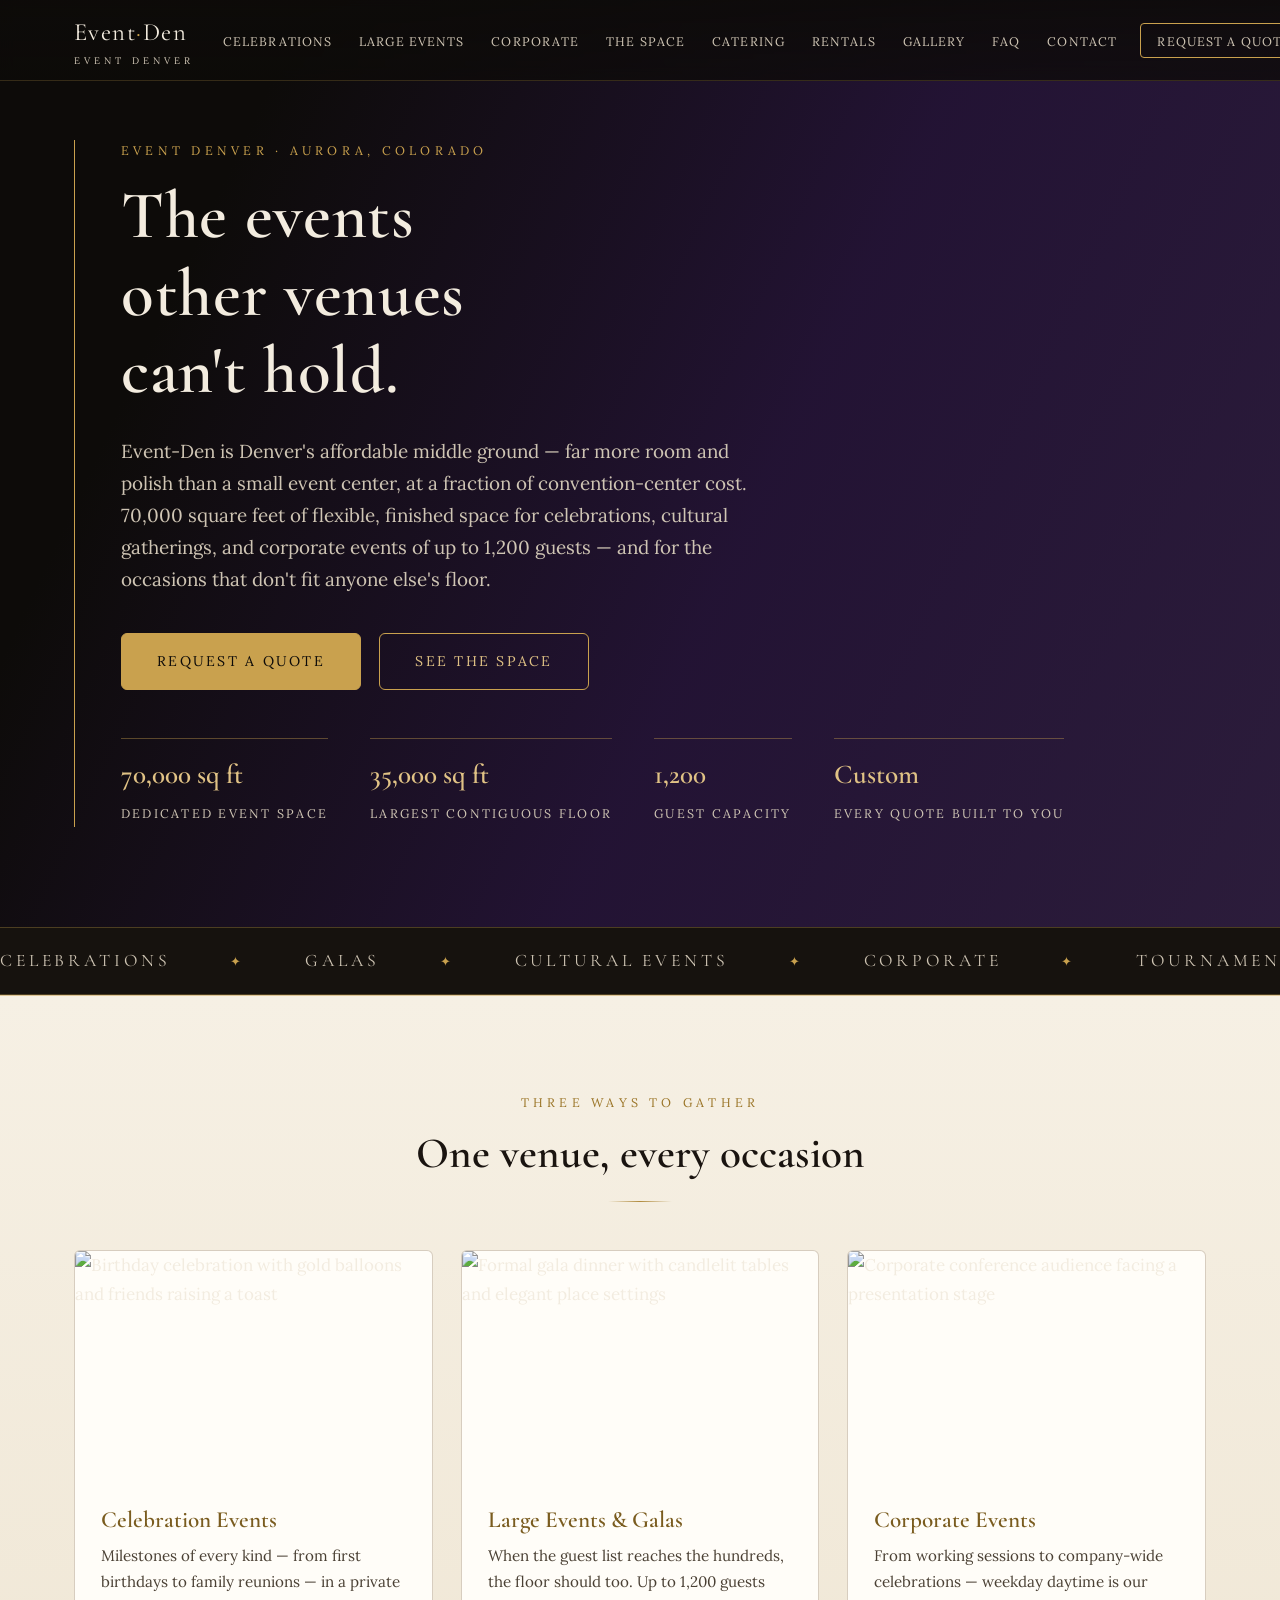
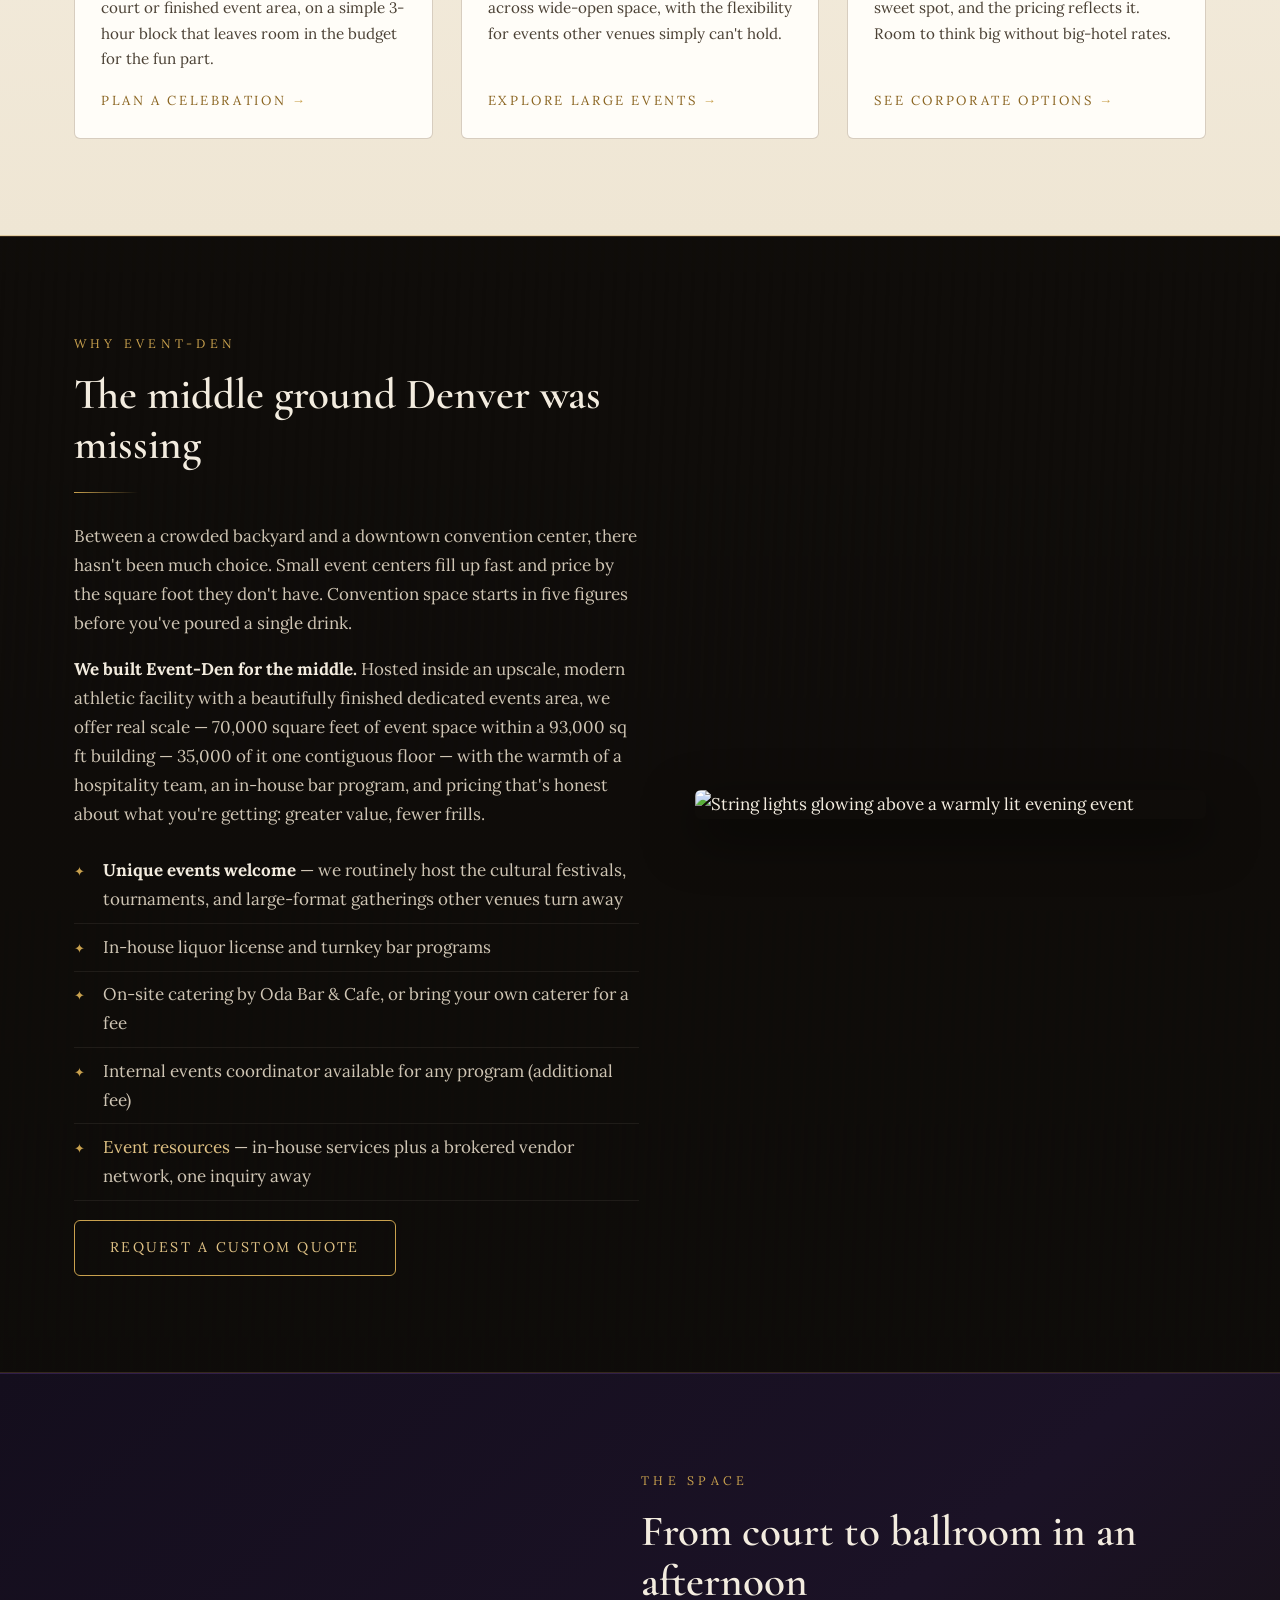
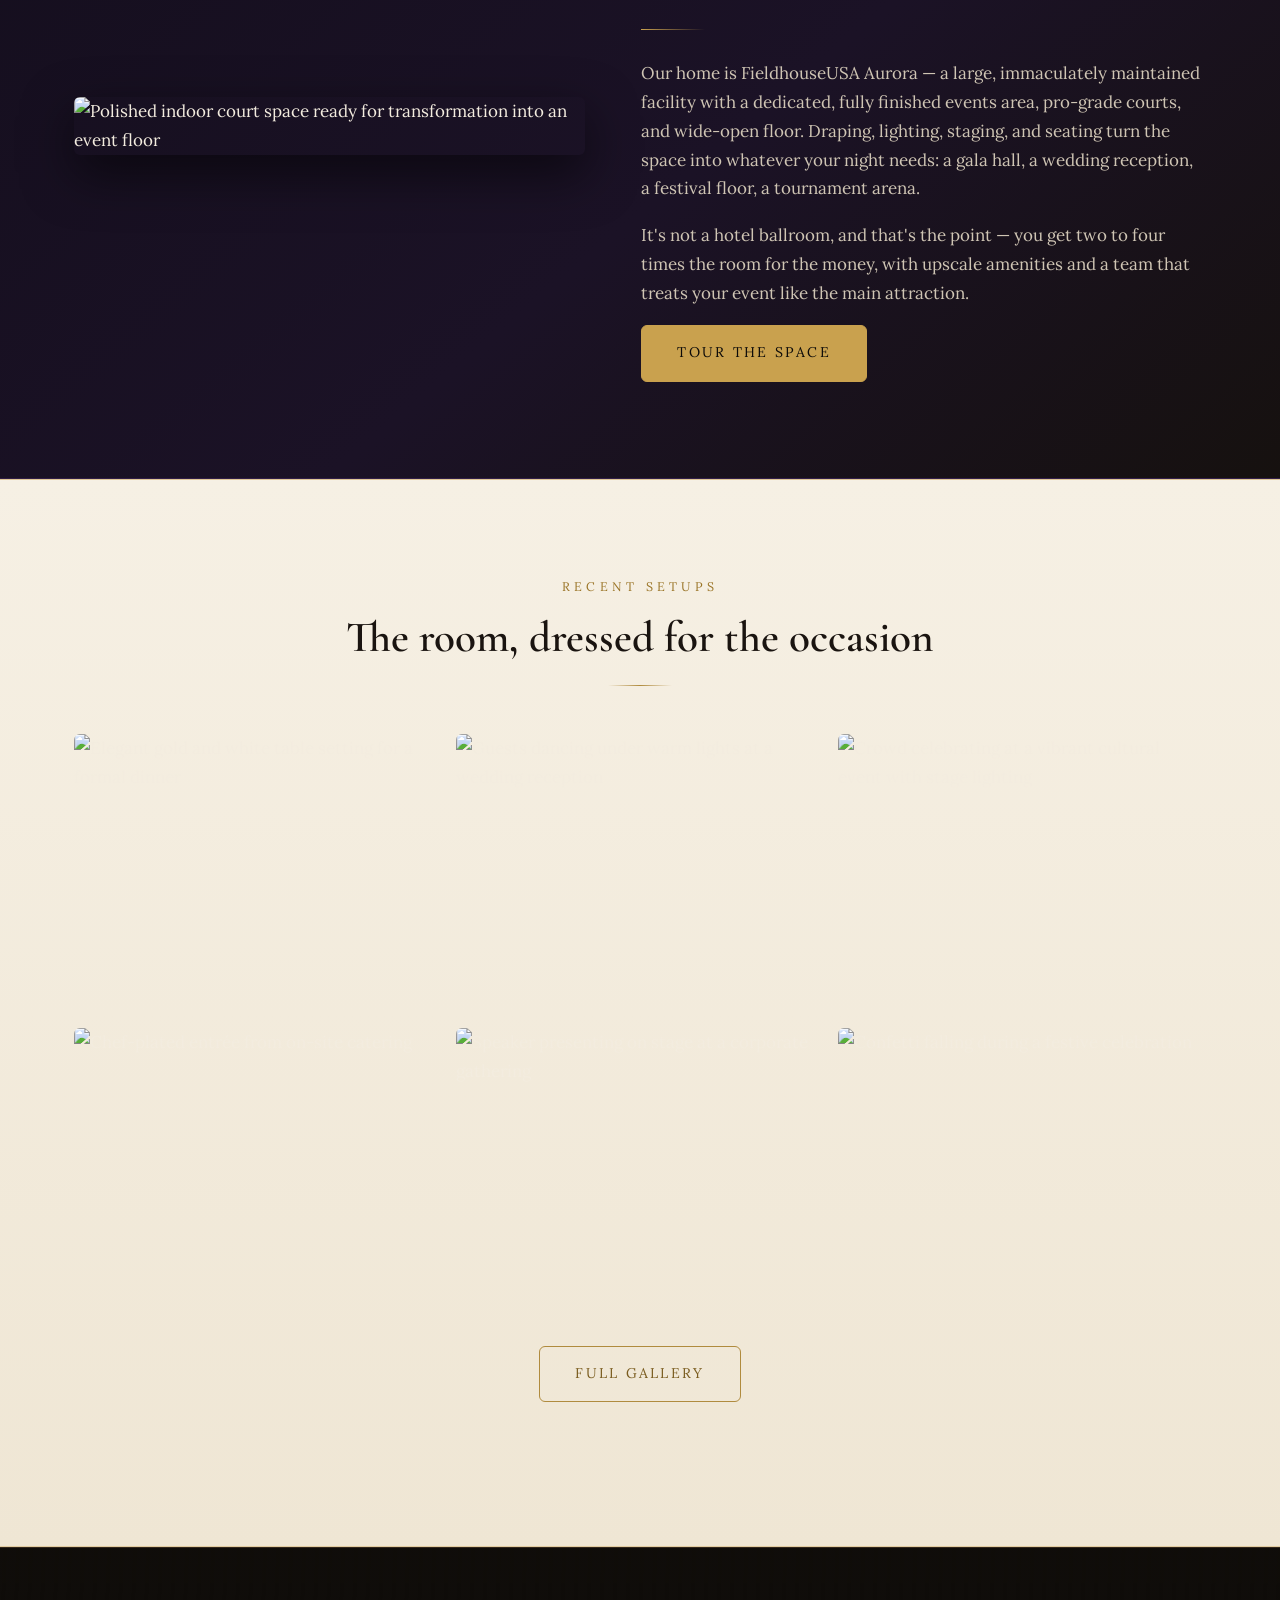
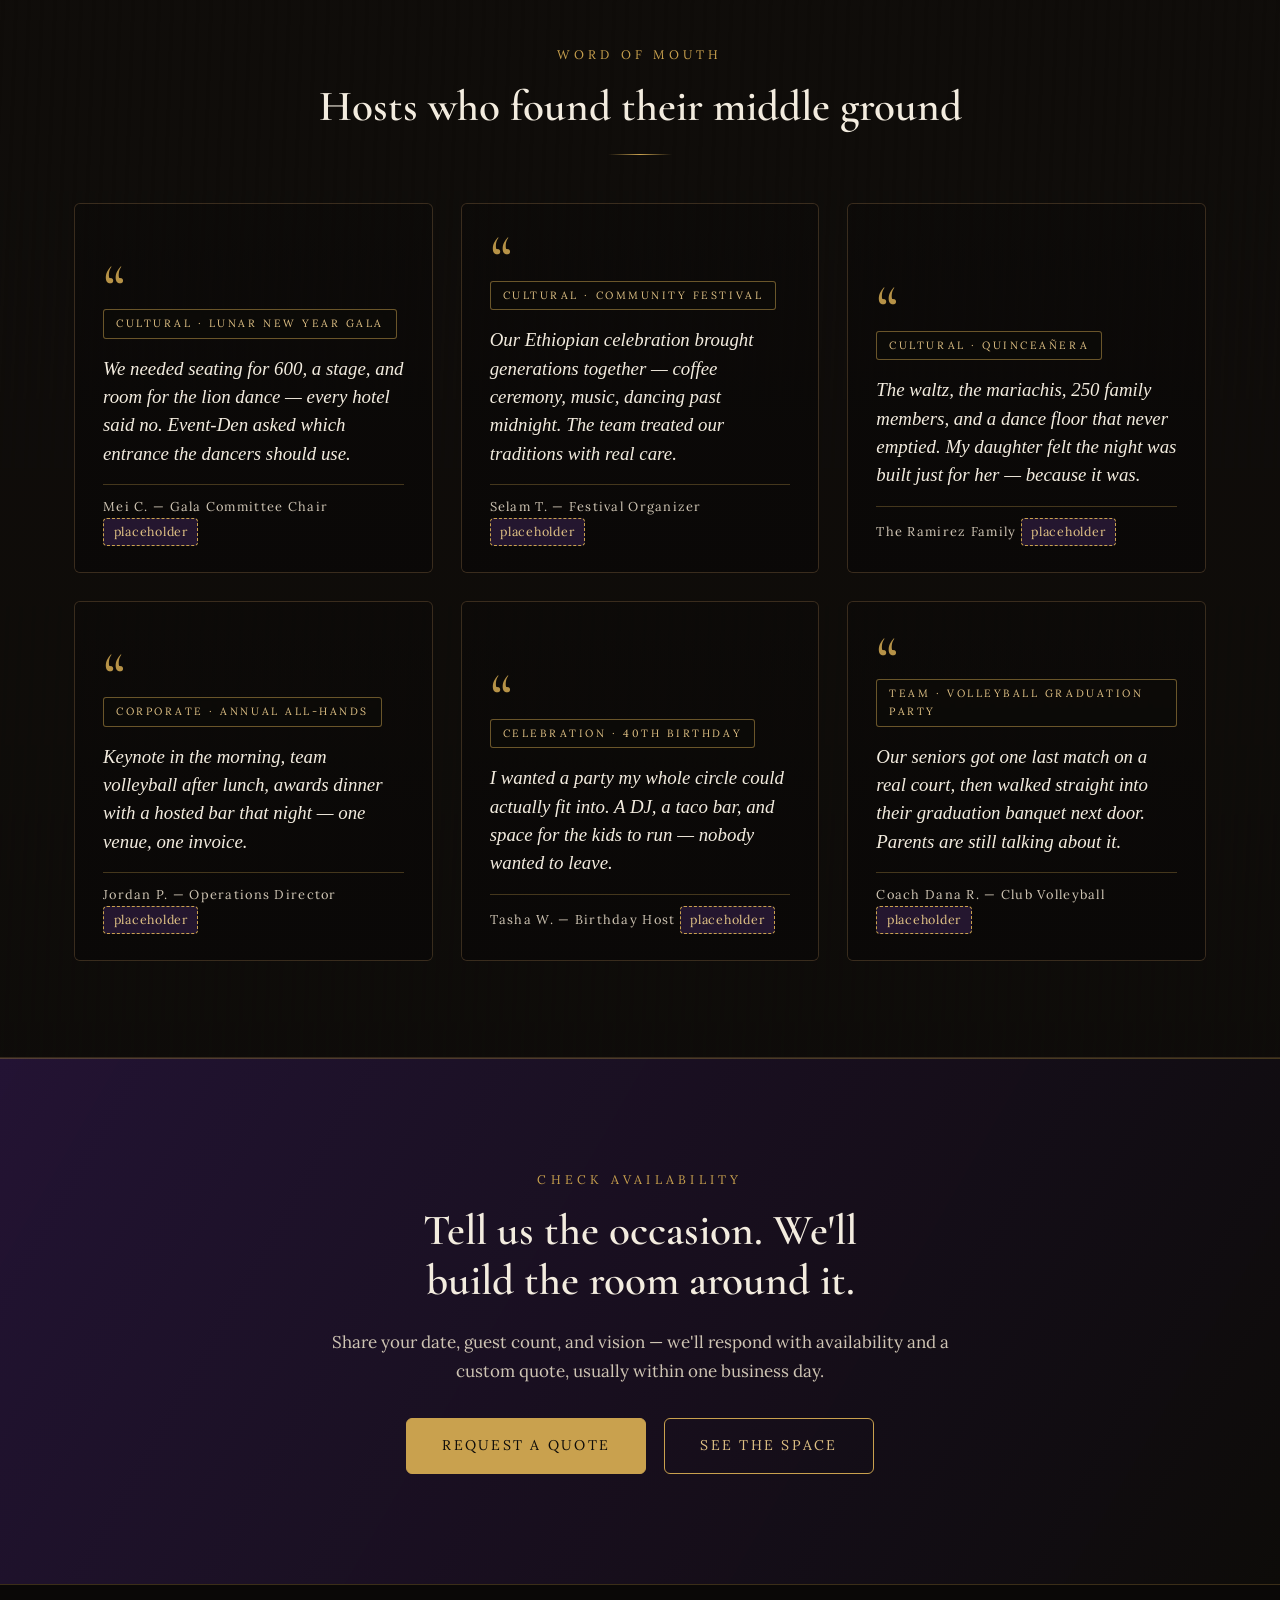
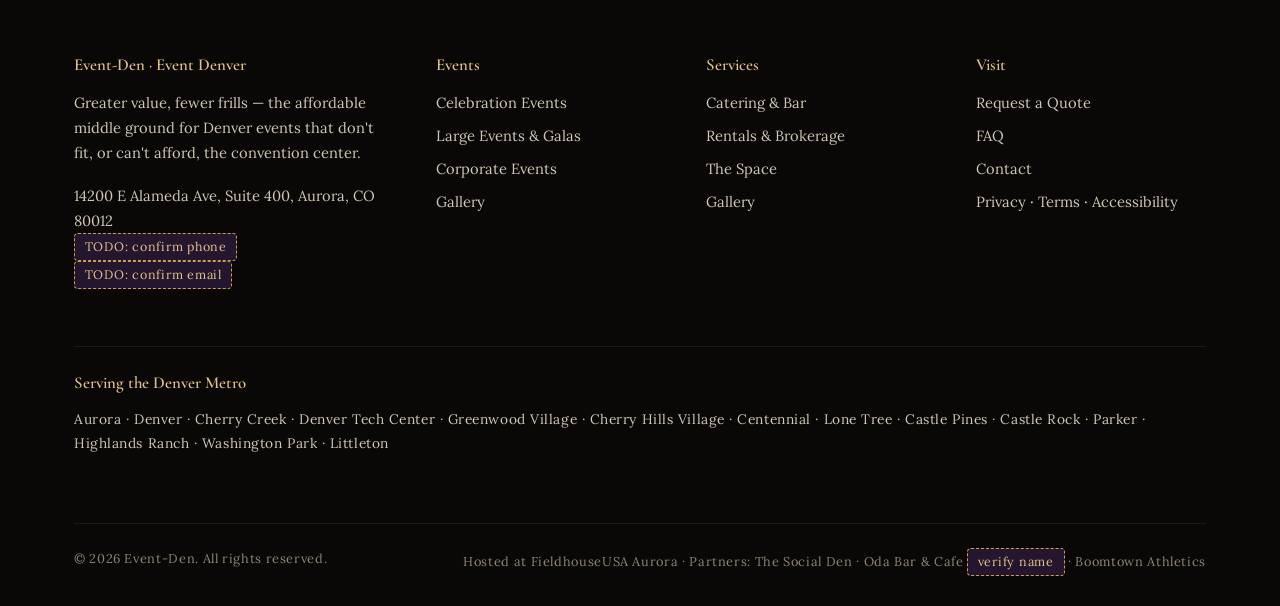
==== commit 056f11ea: "Add files via upload" ====
--- a/index.html
+++ b/index.html
@@ -28,6 +28,7 @@
 <link rel="preconnect" href="https://fonts.gstatic.com" crossorigin>
 <link rel="preconnect" href="https://images.unsplash.com">
 <link href="https://fonts.googleapis.com/css2?family=Cormorant+Garamond:wght@500;600;700&family=Lora:ital,wght@0,400;0,500;1,400&display=swap" rel="stylesheet">
+<link rel="preload" as="image" href="https://images.unsplash.com/photo-1519225421980-715cb0215aed?w=1600&q=75&auto=format&fit=crop">
 <link rel="icon" type="image/svg+xml" href="assets/img/favicon.svg">
 <link rel="stylesheet" href="assets/css/styles.css">
 <script type="application/ld+json">{"@context": "https://schema.org", "@type": ["EventVenue", "LocalBusiness"], "name": "Event-Den", "alternateName": "Event Denver", "description": "Affordable, flexible event venue and event services for the Denver metro — the middle ground between a backyard party and the downtown convention center.", "url": "https://event-den.com", "email": "TODO-confirm@event-den.com", "address": {"@type": "PostalAddress", "streetAddress": "14200 E Alameda Ave, Suite 400", "addressLocality": "Aurora", "addressRegion": "CO", "postalCode": "80012", "addressCountry": "US"}, "geo": {"@type": "GeoCoordinates", "latitude": 39.70929, "longitude": -104.82171}, "hasMap": "https://maps.google.com/?q=14200+E+Alameda+Ave+Suite+400+Aurora+CO+80012", "areaServed": [{"@type": "City", "name": "Aurora"}, {"@type": "City", "name": "Denver"}, {"@type": "City", "name": "Centennial"}, {"@type": "City", "name": "Greenwood Village"}, {"@type": "City", "name": "Cherry Hills Village"}, {"@type": "City", "name": "Cherry Creek"}, {"@type": "City", "name": "Lone Tree"}, {"@type": "City", "name": "Castle Pines"}, {"@type": "City", "name": "Castle Rock"}, {"@type": "City", "name": "Parker"}, {"@type": "City", "name": "Highlands Ranch"}, {"@type": "City", "name": "Washington Park"}, {"@type": "City", "name": "Denver Tech Center"}, {"@type": "City", "name": "Littleton"}], "sameAs": []}</script>
@@ -38,7 +39,7 @@
     <a class="brand" href="index.html">Event<em>·</em>Den<small>Event Denver</small></a>
     <button class="nav-toggle" aria-expanded="false" aria-controls="nav-links" aria-label="Toggle menu">☰</button>
     <ul class="nav-links" id="nav-links">
-      <li><a href="index.html" aria-current="page">Home</a></li><li><a href="celebrations.html">Celebrations</a></li><li><a href="large-events.html">Large Events</a></li><li><a href="corporate.html">Corporate</a></li><li><a href="venue.html">The Space</a></li><li><a href="catering.html">Catering & Bar</a></li><li><a href="gallery.html">Gallery</a></li><li><a href="faq.html">FAQ</a></li><li><a href="contact.html">Contact</a></li>
+      <li><a href="celebrations.html">Celebrations</a></li><li><a href="large-events.html">Large Events</a></li><li><a href="corporate.html">Corporate</a></li><li><a href="venue.html">The Space</a></li><li><a href="catering.html">Catering</a></li><li><a href="rentals-brokerage.html">Rentals</a></li><li><a href="gallery.html">Gallery</a></li><li><a href="faq.html">FAQ</a></li><li><a href="contact.html">Contact</a></li>
       <li><a class="nav-cta" href="inquiry.html">Request a Quote</a></li>
     </ul>
   </nav>
@@ -133,7 +134,7 @@
         <li>In-house liquor license and turnkey bar programs</li>
         <li>On-site catering by Oda Bar &amp; Cafe, or bring your own caterer for a fee</li>
         <li>Internal events coordinator available for any program (additional fee)</li>
-        <li>Concierge brokerage to planners, rentals, and partner venues</li>
+        <li><a href="rentals-brokerage.html#resources">Event resources</a> — in-house services plus a brokered vendor network, one inquiry away</li>
       </ul>
       <a class="btn btn-ghost" href="inquiry.html">Request a custom quote</a>
     </div>
@@ -159,7 +160,7 @@
   </div>
 </section>
 
-<section>
+<section class="section-light">
   <div class="wrap">
     <div class="center reveal">
       <span class="eyebrow">Recent setups</span>
@@ -187,40 +188,40 @@
     </div>
     <!-- TODO: PLACEHOLDER TESTIMONIALS — replace with real, permissioned client quotes before launch. Do not publish fictional reviews. -->
     <div class="grid grid-3">
-      <article class="card t-card reveal">
-        <img src="https://images.unsplash.com/photo-1464366400600-7168b8af9bc3?w=900&q=75&auto=format&fit=crop" alt="Candlelit gala dinner tables at a Lunar New Year celebration" loading="lazy">
-        <div class="card-body"><span class="t-tag">Cultural · Lunar New Year Gala</span>
-          <p>"We needed seating for 600, a stage, and room for the lion dance — every hotel said no. Event-Den said 'which entrance should the dancers use?'"</p>
+      <article class="t-quote reveal" style="background-image:url('https://images.unsplash.com/photo-1464366400600-7168b8af9bc3?w=900&q=75&auto=format&fit=crop')">
+        <div class="t-veil"></div>
+        <div class="t-content"><span class="t-tag">Cultural · Lunar New Year Gala</span>
+          <p>We needed seating for 600, a stage, and room for the lion dance — every hotel said no. Event-Den asked which entrance the dancers should use.</p>
           <span class="t-name">Mei C. — Gala Committee Chair <span class="todo-flag">placeholder</span></span></div>
       </article>
-      <article class="card t-card reveal">
-        <img src="https://images.unsplash.com/photo-1511578314322-379afb476865?w=900&q=75&auto=format&fit=crop" alt="Large community gathering celebrating together under event lighting" loading="lazy">
-        <div class="card-body"><span class="t-tag">Cultural · Community Festival</span>
-          <p>"Our Ethiopian community celebration brought generations together — traditional coffee ceremony, music, and dancing past midnight. The team treated our traditions with real care."</p>
+      <article class="t-quote reveal" style="background-image:url('https://images.unsplash.com/photo-1511578314322-379afb476865?w=900&q=75&auto=format&fit=crop')">
+        <div class="t-veil"></div>
+        <div class="t-content"><span class="t-tag">Cultural · Community Festival</span>
+          <p>Our Ethiopian celebration brought generations together — coffee ceremony, music, dancing past midnight. The team treated our traditions with real care.</p>
           <span class="t-name">Selam T. — Festival Organizer <span class="todo-flag">placeholder</span></span></div>
       </article>
-      <article class="card t-card reveal">
-        <img src="https://images.unsplash.com/photo-1529636798458-92182e662485?w=900&q=75&auto=format&fit=crop" alt="Guests dancing at a quinceañera reception under warm lights" loading="lazy">
-        <div class="card-body"><span class="t-tag">Cultural · Quinceañera</span>
-          <p>"The waltz, the mariachis, 250 family members, and a dance floor that never emptied. My daughter felt like the night was built just for her — because it was."</p>
+      <article class="t-quote reveal" style="background-image:url('https://images.unsplash.com/photo-1529636798458-92182e662485?w=900&q=75&auto=format&fit=crop')">
+        <div class="t-veil"></div>
+        <div class="t-content"><span class="t-tag">Cultural · Quinceañera</span>
+          <p>The waltz, the mariachis, 250 family members, and a dance floor that never emptied. My daughter felt the night was built just for her — because it was.</p>
           <span class="t-name">The Ramirez Family <span class="todo-flag">placeholder</span></span></div>
       </article>
-      <article class="card t-card reveal">
-        <img src="https://images.unsplash.com/photo-1475721027785-f74eccf877e2?w=900&q=75&auto=format&fit=crop" alt="Speaker addressing employees at a corporate all-hands event" loading="lazy">
-        <div class="card-body"><span class="t-tag">Corporate · Annual All-Hands</span>
-          <p>"Keynote in the morning, team volleyball after lunch, awards dinner with a hosted bar that night — one venue, one invoice, zero hotel markup."</p>
+      <article class="t-quote reveal" style="background-image:url('https://images.unsplash.com/photo-1475721027785-f74eccf877e2?w=900&q=75&auto=format&fit=crop')">
+        <div class="t-veil"></div>
+        <div class="t-content"><span class="t-tag">Corporate · Annual All-Hands</span>
+          <p>Keynote in the morning, team volleyball after lunch, awards dinner with a hosted bar that night — one venue, one invoice.</p>
           <span class="t-name">Jordan P. — Operations Director <span class="todo-flag">placeholder</span></span></div>
       </article>
-      <article class="card t-card reveal">
-        <img src="https://images.unsplash.com/photo-1530103862676-de8c9debad1d?w=900&q=75&auto=format&fit=crop" alt="Friends raising a toast at a milestone birthday party with gold balloons" loading="lazy">
-        <div class="card-body"><span class="t-tag">Celebration · 40th Birthday</span>
-          <p>"I wanted a party my whole circle could actually fit into. We had a DJ, a taco bar, and space for the kids to run — nobody wanted to leave."</p>
+      <article class="t-quote reveal" style="background-image:url('https://images.unsplash.com/photo-1530103862676-de8c9debad1d?w=900&q=75&auto=format&fit=crop')">
+        <div class="t-veil"></div>
+        <div class="t-content"><span class="t-tag">Celebration · 40th Birthday</span>
+          <p>I wanted a party my whole circle could actually fit into. A DJ, a taco bar, and space for the kids to run — nobody wanted to leave.</p>
           <span class="t-name">Tasha W. — Birthday Host <span class="todo-flag">placeholder</span></span></div>
       </article>
-      <article class="card t-card reveal">
-        <img src="https://images.unsplash.com/photo-1504450758481-7338eba7524a?w=900&q=75&auto=format&fit=crop" alt="Indoor court celebration for a volleyball team graduation party" loading="lazy">
-        <div class="card-body"><span class="t-tag">Team · Volleyball Graduation Party</span>
-          <p>"Our seniors got one last match on a real court, then walked straight into their graduation banquet next door. Parents are still talking about it."</p>
+      <article class="t-quote reveal" style="background-image:url('https://images.unsplash.com/photo-1504450758481-7338eba7524a?w=900&q=75&auto=format&fit=crop')">
+        <div class="t-veil"></div>
+        <div class="t-content"><span class="t-tag">Team · Volleyball Graduation Party</span>
+          <p>Our seniors got one last match on a real court, then walked straight into their graduation banquet next door. Parents are still talking about it.</p>
           <span class="t-name">Coach Dana R. — Club Volleyball <span class="todo-flag">placeholder</span></span></div>
       </article>
     </div>
--- a/assets/css/styles.css
+++ b/assets/css/styles.css
@@ -415,3 +415,66 @@
   .bottle-stage{width:70vw;opacity:.85;}
   .champagne-hint{right:12px;bottom:14px;}
 }
+
+/* ============ REVISION: nav sizing & clipping fix ============ */
+.nav{height:80px;gap:18px;}
+.brand{white-space:nowrap;flex-shrink:0;}
+.nav-links{gap:6px;flex-wrap:nowrap;}
+.nav-links a{font-size:.78rem;letter-spacing:.09em;padding:.5rem .65rem;white-space:nowrap;border-radius:4px;transition:color .25s,background .25s;}
+.nav-links a:hover{background:rgba(201,161,78,.08);}
+.nav-cta{margin-left:6px;padding:.55rem 1.05rem !important;}
+@media (max-width:1180px){
+  .nav-toggle{display:block;}
+  .nav-links{
+    position:fixed;top:80px;right:0;left:0;flex-direction:column;gap:0;
+    background:rgba(13,11,9,.98);border-bottom:1px solid rgba(201,161,78,.25);
+    max-height:0;overflow:hidden;transition:max-height .35s ease;flex-wrap:nowrap;
+  }
+  .nav-links.open{max-height:calc(100vh - 80px);overflow-y:auto;}
+  .nav-links li{width:100%;text-align:center;border-top:1px solid rgba(243,236,223,.06);}
+  .nav-links a{display:block;padding:1.05rem;font-size:.92rem;}
+  .nav-cta{margin:0;border:0;background:rgba(201,161,78,.12);}
+}
+@media (min-width:1181px){.nav-toggle{display:none;}}
+
+/* ============ Spacing polish ============ */
+h2{margin-bottom:.4rem;}
+.lede{margin-top:1.2rem;}
+section .wrap > .center{margin-bottom:3rem;}
+.split > div > .btn-row{margin-top:1.8rem;}
+.page-hero{padding:170px 0 90px;}
+@media (max-width:700px){
+  .page-hero{padding:130px 0 70px;}
+  .hero{padding:120px 0 120px;}
+  .hero-stats{gap:18px 28px;}
+  .hero-stats strong{font-size:1.35rem;}
+  .btn{padding:.85rem 1.6rem;font-size:.82rem;}
+}
+.flourish-list + .btn-row, p + .btn-row{margin-top:1.6rem;}
+
+/* ============ Testimonials: quote over faded photo ============ */
+.t-quote{
+  position:relative;border-radius:var(--radius);overflow:hidden;min-height:360px;
+  background-size:cover;background-position:center;display:flex;align-items:flex-end;
+  border:1px solid rgba(122,92,62,.4);transition:transform .35s ease,border-color .35s ease,box-shadow .35s ease;
+}
+.t-quote:hover{transform:translateY(-6px);border-color:rgba(201,161,78,.7);box-shadow:var(--shadow);}
+.t-veil{position:absolute;inset:0;background:linear-gradient(180deg,rgba(10,8,7,.45) 0%,rgba(10,8,7,.88) 62%,rgba(10,8,7,.96) 100%);}
+.t-quote:hover .t-veil{background:linear-gradient(180deg,rgba(20,12,30,.5) 0%,rgba(10,8,7,.9) 62%,rgba(10,8,7,.97) 100%);}
+.t-content{position:relative;z-index:1;padding:30px 28px 26px;}
+.t-content::before{
+  content:"\201C";font-family:var(--ff-display);font-size:4.2rem;line-height:0;
+  color:var(--gold);display:block;margin:1.6rem 0 1.2rem;opacity:.9;
+}
+.t-content p{font-family:var(--ff-display);font-size:1.18rem;line-height:1.5;color:var(--ivory);font-style:italic;margin-bottom:1rem;}
+.t-tag{
+  display:inline-block;font-size:.66rem;letter-spacing:.24em;text-transform:uppercase;
+  color:var(--gold-lt);border:1px solid rgba(201,161,78,.5);border-radius:3px;
+  padding:.3rem .75rem;background:rgba(13,11,9,.55);backdrop-filter:blur(2px);
+}
+.t-name{font-size:.8rem;letter-spacing:.1em;color:var(--ivory-dim);display:block;border-top:1px solid rgba(201,161,78,.3);padding-top:.7rem;}
+
+/* ============ Resource network cards ============ */
+.res-card .card-body h3{font-size:1.2rem;}
+.res-chip{display:inline-block;font-size:.64rem;letter-spacing:.2em;text-transform:uppercase;color:var(--gold);border:1px solid rgba(201,161,78,.45);border-radius:3px;padding:.2rem .6rem;margin-bottom:.8rem;}
+.section-light .res-chip{color:#8a6420;border-color:#b08b3e;}
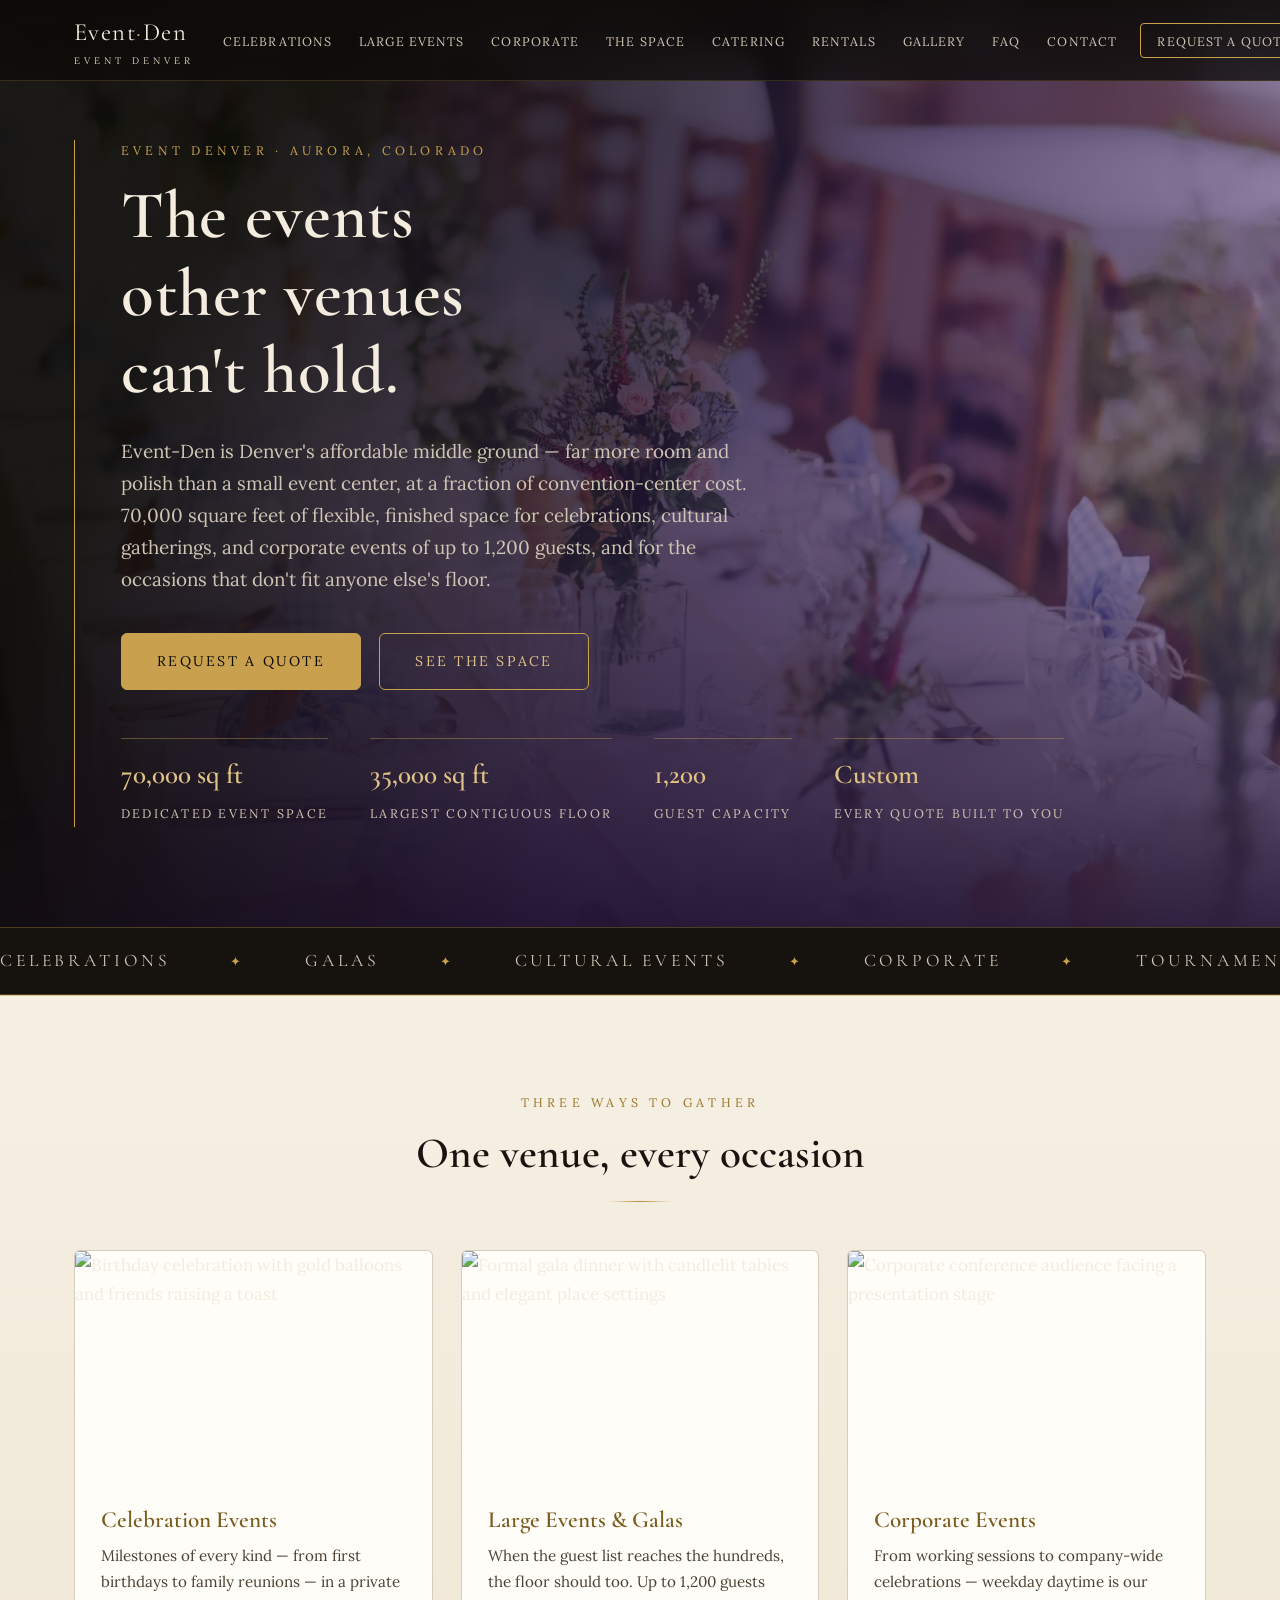
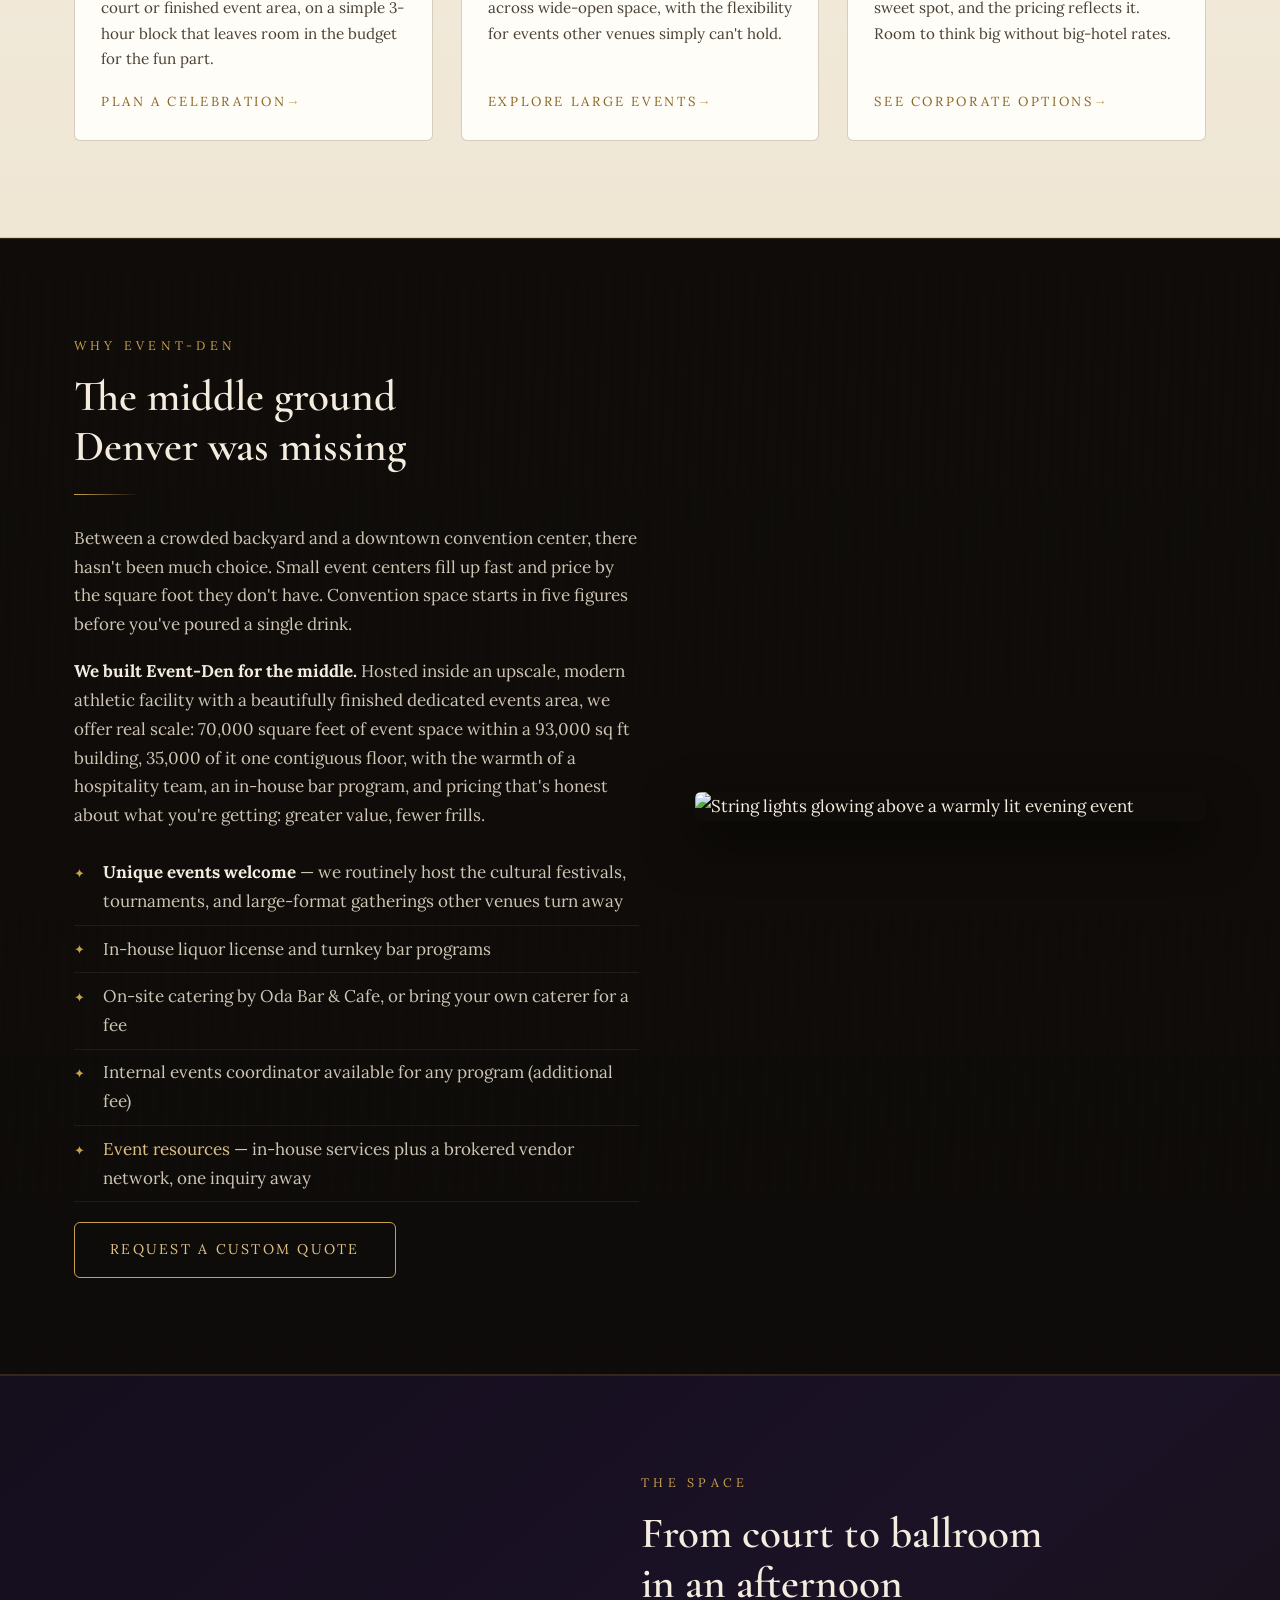
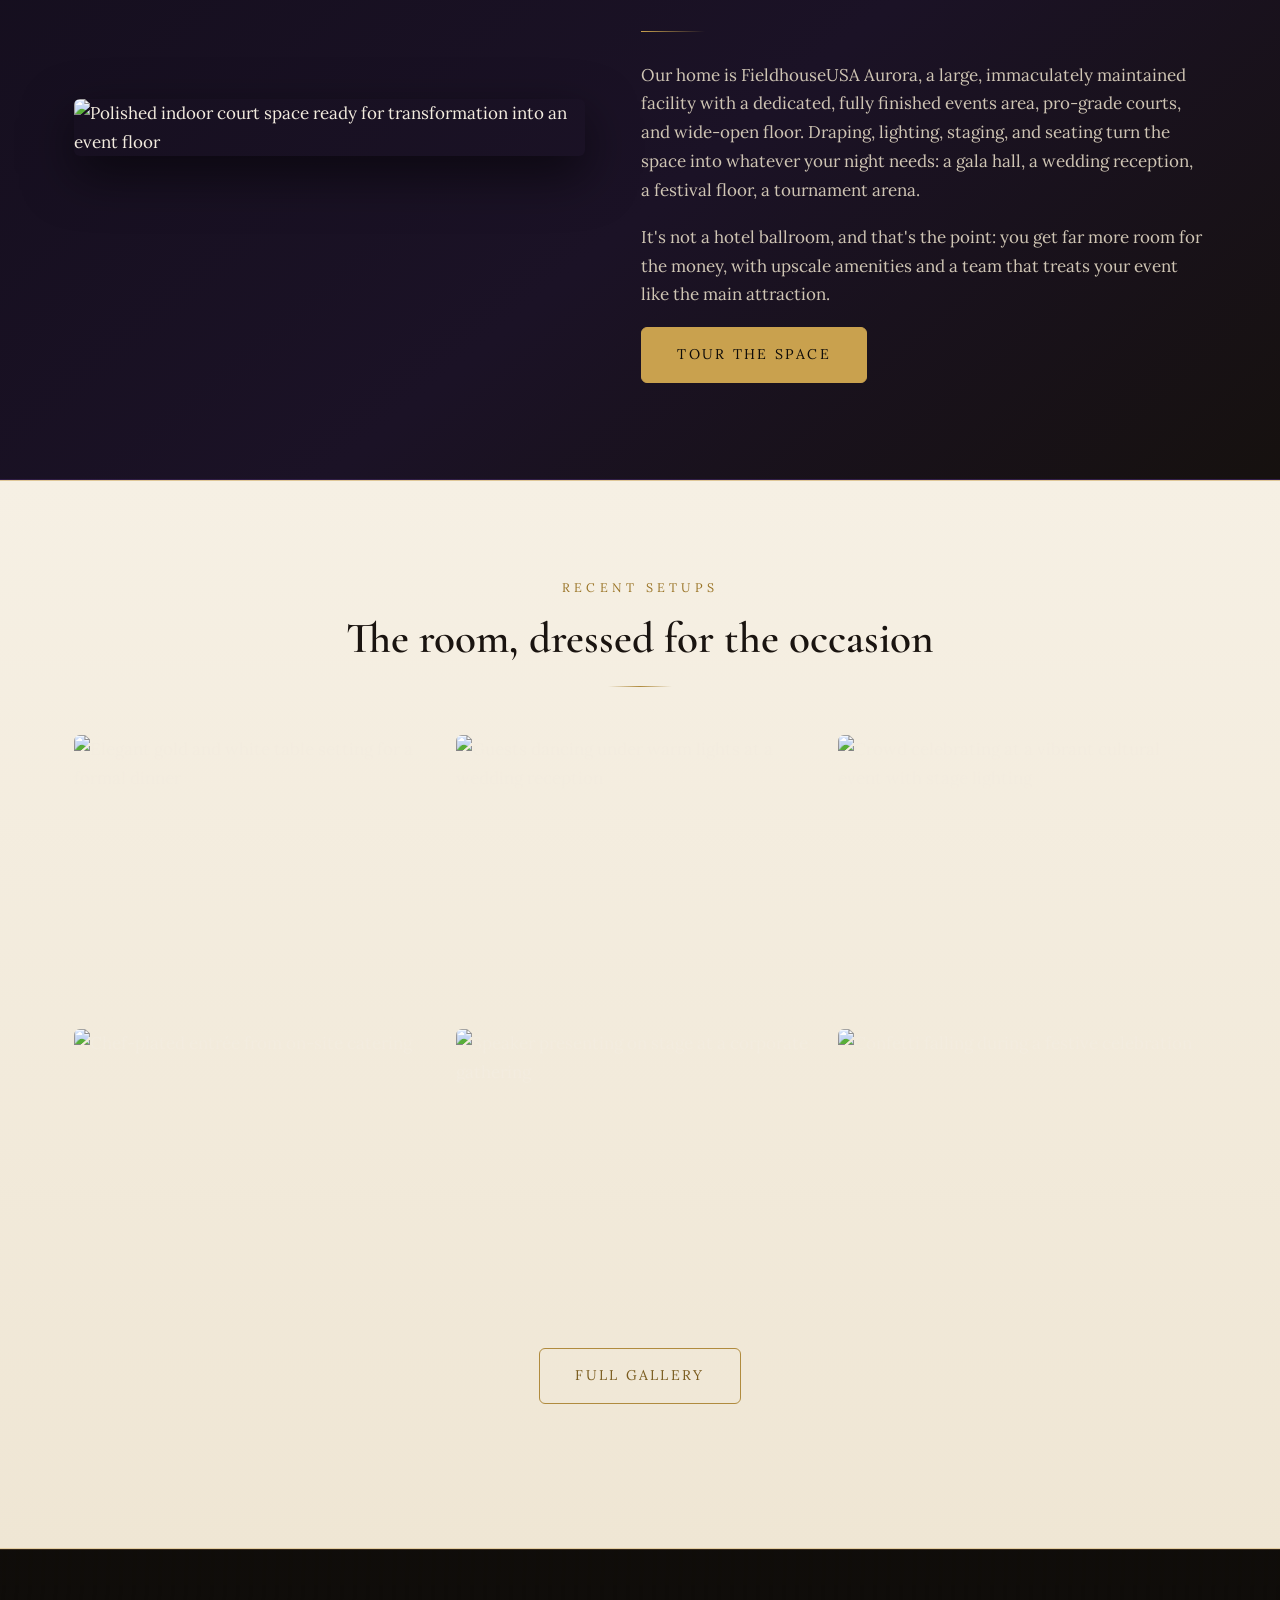
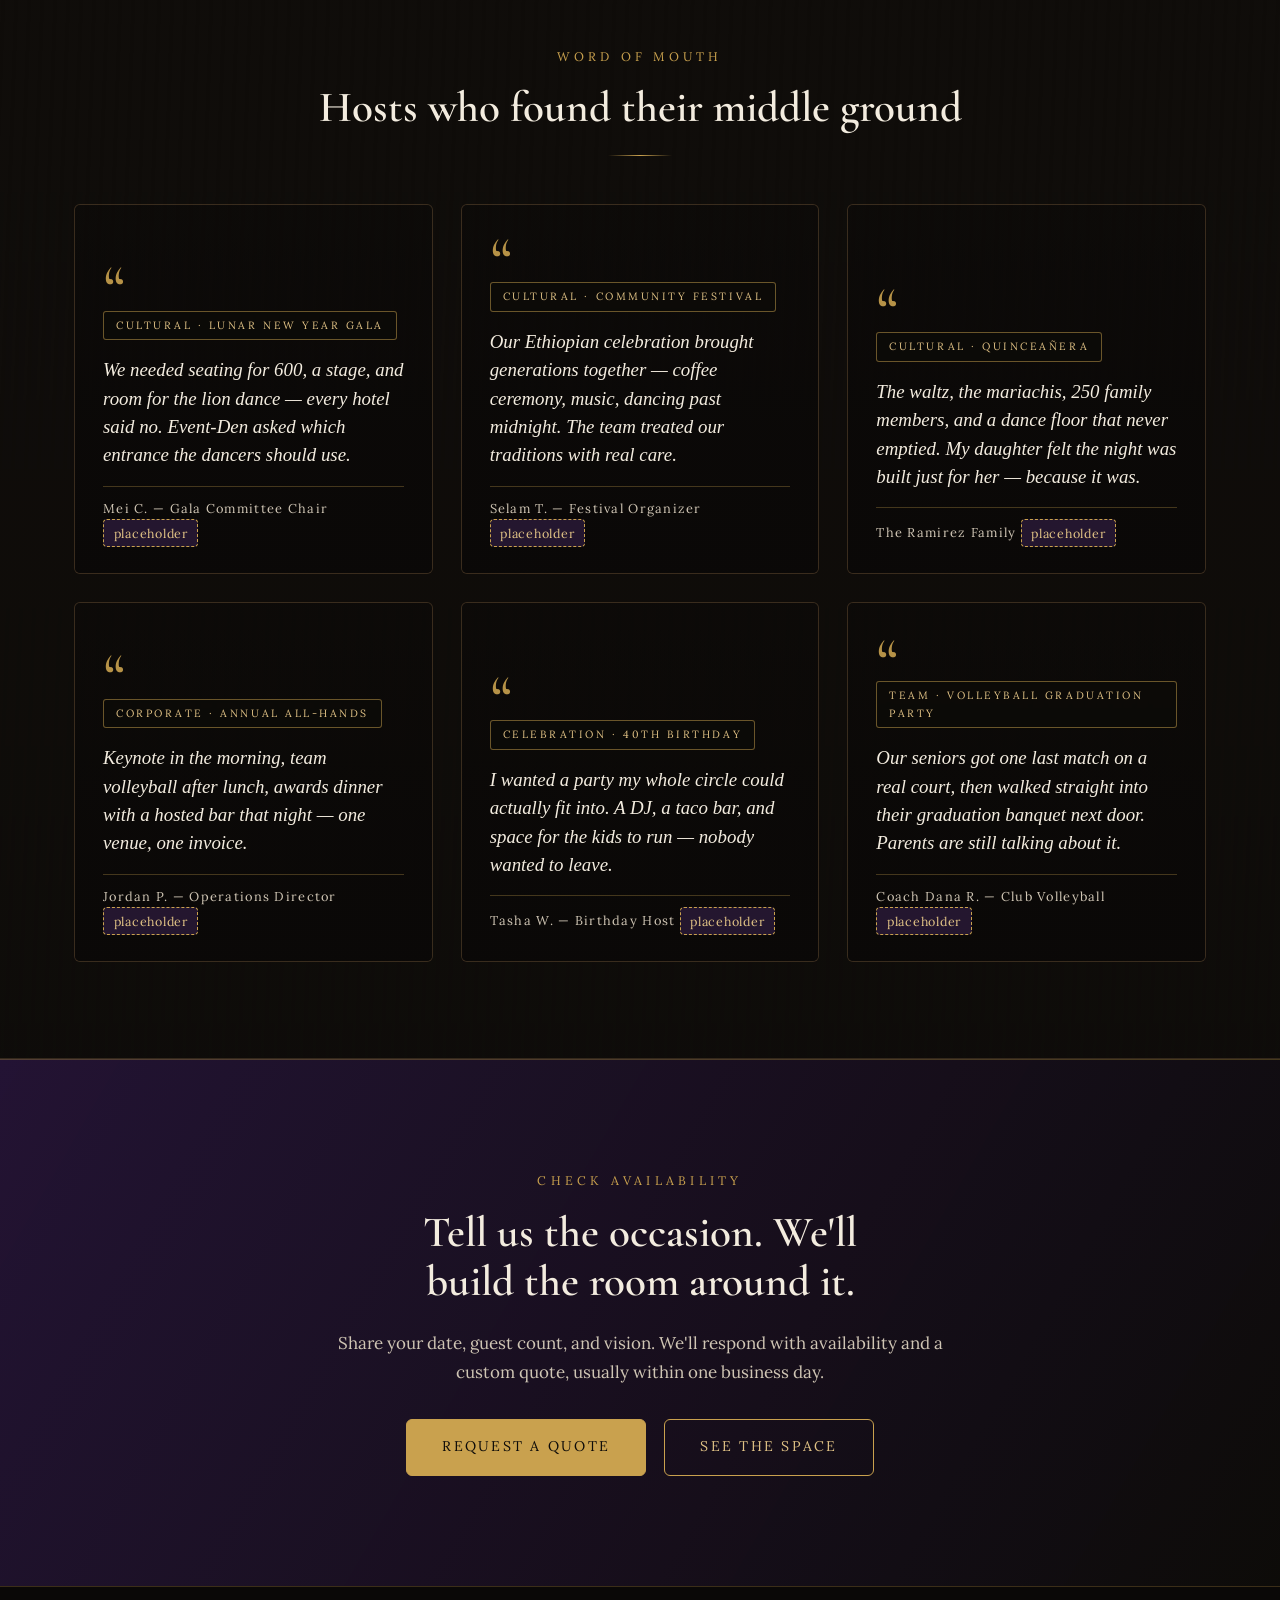
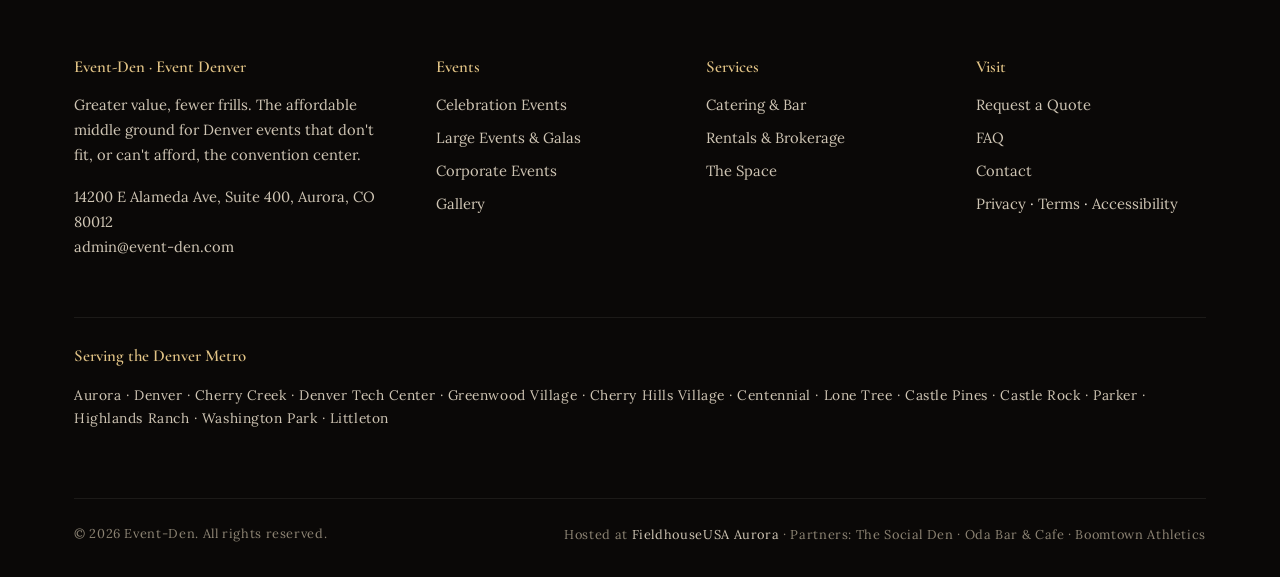
==== commit ac4d8437: "Fill in the contact email, remove launch TODOs, and tidy the site - Every page: the visible "TODO" b" ====
--- a/index.html
+++ b/index.html
@@ -14,12 +14,15 @@
 <meta property="og:description" content="Flexible Denver event venue. 70,000 sq ft for galas, quinceañeras, weddings, tournaments & corporate events. Up to 1,200 guests. Custom quotes.">
 <meta property="og:type" content="website">
 <meta property="og:url" content="https://event-den.com/">
-<meta property="og:image" content="https://images.unsplash.com/photo-1519225421980-715cb0215aed?w=1200&q=75&auto=format&fit=crop">
+<meta property="og:image" content="https://event-den.com/assets/img/og-image.jpg">
+<meta property="og:image:width" content="1200">
+<meta property="og:image:height" content="630">
+<meta property="og:image:alt" content="Event-Den event space set for a formal reception">
 <meta property="og:site_name" content="Event-Den">
 <meta name="twitter:card" content="summary_large_image">
 <meta name="twitter:title" content="Event Venue Denver | Affordable Event Space | Event-Den">
 <meta name="twitter:description" content="Flexible Denver event venue. 70,000 sq ft for galas, quinceañeras, weddings, tournaments & corporate events. Up to 1,200 guests. Custom quotes.">
-<meta name="twitter:image" content="https://images.unsplash.com/photo-1519225421980-715cb0215aed?w=1200&q=75&auto=format&fit=crop">
+<meta name="twitter:image" content="https://event-den.com/assets/img/og-image.jpg">
 <meta name="geo.region" content="US-CO">
 <meta name="geo.placename" content="Aurora, Colorado">
 <meta name="geo.position" content="39.70929;-104.82171">
@@ -28,10 +31,11 @@
 <link rel="preconnect" href="https://fonts.gstatic.com" crossorigin>
 <link rel="preconnect" href="https://images.unsplash.com">
 <link href="https://fonts.googleapis.com/css2?family=Cormorant+Garamond:wght@500;600;700&family=Lora:ital,wght@0,400;0,500;1,400&display=swap" rel="stylesheet">
-<link rel="preload" as="image" href="https://images.unsplash.com/photo-1519225421980-715cb0215aed?w=1600&q=75&auto=format&fit=crop">
+<link rel="preload" as="image" href="assets/img/hero-1.webp" type="image/webp" fetchpriority="high">
+<link rel="icon" href="/favicon.ico" sizes="any">
 <link rel="icon" type="image/svg+xml" href="assets/img/favicon.svg">
 <link rel="stylesheet" href="assets/css/styles.css">
-<script type="application/ld+json">{"@context": "https://schema.org", "@type": ["EventVenue", "LocalBusiness"], "name": "Event-Den", "alternateName": "Event Denver", "description": "Affordable, flexible event venue and event services for the Denver metro — the middle ground between a backyard party and the downtown convention center.", "url": "https://event-den.com", "email": "TODO-confirm@event-den.com", "address": {"@type": "PostalAddress", "streetAddress": "14200 E Alameda Ave, Suite 400", "addressLocality": "Aurora", "addressRegion": "CO", "postalCode": "80012", "addressCountry": "US"}, "geo": {"@type": "GeoCoordinates", "latitude": 39.70929, "longitude": -104.82171}, "hasMap": "https://maps.google.com/?q=14200+E+Alameda+Ave+Suite+400+Aurora+CO+80012", "areaServed": [{"@type": "City", "name": "Aurora"}, {"@type": "City", "name": "Denver"}, {"@type": "City", "name": "Centennial"}, {"@type": "City", "name": "Greenwood Village"}, {"@type": "City", "name": "Cherry Hills Village"}, {"@type": "City", "name": "Cherry Creek"}, {"@type": "City", "name": "Lone Tree"}, {"@type": "City", "name": "Castle Pines"}, {"@type": "City", "name": "Castle Rock"}, {"@type": "City", "name": "Parker"}, {"@type": "City", "name": "Highlands Ranch"}, {"@type": "City", "name": "Washington Park"}, {"@type": "City", "name": "Denver Tech Center"}, {"@type": "City", "name": "Littleton"}], "sameAs": []}</script>
+<script type="application/ld+json">{"@context": "https://schema.org", "@type": ["EventVenue", "LocalBusiness"], "name": "Event-Den", "alternateName": "Event Denver", "description": "Affordable, flexible event venue and event services for the Denver metro — the middle ground between a backyard party and the downtown convention center.", "url": "https://event-den.com", "email": "admin@event-den.com", "address": {"@type": "PostalAddress", "streetAddress": "14200 E Alameda Ave, Suite 400", "addressLocality": "Aurora", "addressRegion": "CO", "postalCode": "80012", "addressCountry": "US"}, "geo": {"@type": "GeoCoordinates", "latitude": 39.70929, "longitude": -104.82171}, "hasMap": "https://maps.google.com/?q=14200+E+Alameda+Ave+Suite+400+Aurora+CO+80012", "areaServed": [{"@type": "City", "name": "Aurora"}, {"@type": "City", "name": "Denver"}, {"@type": "City", "name": "Centennial"}, {"@type": "City", "name": "Greenwood Village"}, {"@type": "City", "name": "Cherry Hills Village"}, {"@type": "City", "name": "Cherry Creek"}, {"@type": "City", "name": "Lone Tree"}, {"@type": "City", "name": "Castle Pines"}, {"@type": "City", "name": "Castle Rock"}, {"@type": "City", "name": "Parker"}, {"@type": "City", "name": "Highlands Ranch"}, {"@type": "City", "name": "Washington Park"}, {"@type": "City", "name": "Denver Tech Center"}, {"@type": "City", "name": "Littleton"}], "sameAs": []}</script>
 </head>
 <body>
 <header class="site-header">
@@ -47,10 +51,10 @@
 <main>
 <section class="hero">
   <div class="hero-slides" aria-hidden="true">
-    <div class="hero-slide active" style="background-image:url('https://images.unsplash.com/photo-1519225421980-715cb0215aed?w=1600&q=75&auto=format&fit=crop')"></div>
-    <div class="hero-slide" style="background-image:url('https://images.unsplash.com/photo-1511795409834-ef04bbd61622?w=1600&q=75&auto=format&fit=crop')"></div>
-    <div class="hero-slide" style="background-image:url('https://images.unsplash.com/photo-1492684223066-81342ee5ff30?w=1600&q=75&auto=format&fit=crop')"></div>
-    <div class="hero-slide" style="background-image:url('https://images.unsplash.com/photo-1505236858219-8359eb29e329?w=1600&q=75&auto=format&fit=crop')"></div>
+    <div class="hero-slide active" style="background-image:url('assets/img/hero-1.webp')"></div>
+    <div class="hero-slide" style="background-image:url('assets/img/hero-2.webp')"></div>
+    <div class="hero-slide" style="background-image:url('assets/img/hero-3.webp')"></div>
+    <div class="hero-slide" style="background-image:url('assets/img/hero-4.webp')"></div>
   </div>
   <div class="hero-veil"></div>
   <canvas id="confetti-canvas" aria-hidden="true"></canvas>
@@ -63,7 +67,7 @@
     <div class="hero-frame">
       <span class="eyebrow">Event Denver · Aurora, Colorado</span>
       <h1>The events other venues can't hold.</h1>
-      <p class="lede">Event-Den is Denver's affordable middle ground — far more room and polish than a small event center, at a fraction of convention-center cost. 70,000 square feet of flexible, finished space for celebrations, cultural gatherings, and corporate events of up to 1,200 guests — and for the occasions that don't fit anyone else's floor.</p>
+      <p class="lede">Event-Den is Denver's affordable middle ground — far more room and polish than a small event center, at a fraction of convention-center cost. 70,000 square feet of flexible, finished space for celebrations, cultural gatherings, and corporate events of up to 1,200 guests, and for the occasions that don't fit anyone else's floor.</p>
       <div class="btn-row">
         <a class="btn btn-gold" href="inquiry.html">Request a Quote</a>
         <a class="btn btn-ghost" href="venue.html">See the Space</a>
@@ -128,7 +132,7 @@
       <h2>The middle ground Denver was missing</h2>
       <hr class="gold-rule">
       <p>Between a crowded backyard and a downtown convention center, there hasn't been much choice. Small event centers fill up fast and price by the square foot they don't have. Convention space starts in five figures before you've poured a single drink.</p>
-      <p><strong>We built Event-Den for the middle.</strong> Hosted inside an upscale, modern athletic facility with a beautifully finished dedicated events area, we offer real scale — 70,000 square feet of event space within a 93,000 sq ft building — 35,000 of it one contiguous floor — with the warmth of a hospitality team, an in-house bar program, and pricing that's honest about what you're getting: greater value, fewer frills.</p>
+      <p><strong>We built Event-Den for the middle.</strong> Hosted inside an upscale, modern athletic facility with a beautifully finished dedicated events area, we offer real scale: 70,000 square feet of event space within a 93,000 sq ft building, 35,000 of it one contiguous floor, with the warmth of a hospitality team, an in-house bar program, and pricing that's honest about what you're getting: greater value, fewer frills.</p>
       <ul class="flourish-list">
         <li><strong>Unique events welcome</strong> — we routinely host the cultural festivals, tournaments, and large-format gatherings other venues turn away</li>
         <li>In-house liquor license and turnkey bar programs</li>
@@ -153,8 +157,8 @@
       <span class="eyebrow">The space</span>
       <h2>From court to ballroom in an afternoon</h2>
       <hr class="gold-rule">
-      <p>Our home is FieldhouseUSA Aurora — a large, immaculately maintained facility with a dedicated, fully finished events area, pro-grade courts, and wide-open floor. Draping, lighting, staging, and seating turn the space into whatever your night needs: a gala hall, a wedding reception, a festival floor, a tournament arena.</p>
-      <p>It's not a hotel ballroom, and that's the point — you get two to four times the room for the money, with upscale amenities and a team that treats your event like the main attraction.</p>
+      <p>Our home is FieldhouseUSA Aurora, a large, immaculately maintained facility with a dedicated, fully finished events area, pro-grade courts, and wide-open floor. Draping, lighting, staging, and seating turn the space into whatever your night needs: a gala hall, a wedding reception, a festival floor, a tournament arena.</p>
+      <p>It's not a hotel ballroom, and that's the point: you get far more room for the money, with upscale amenities and a team that treats your event like the main attraction.</p>
       <a class="btn btn-gold" href="venue.html">Tour the space</a>
     </div>
   </div>
@@ -232,7 +236,7 @@
   <div class="wrap">
     <span class="eyebrow">Check availability</span>
     <h2>Tell us the occasion. We'll build the room around it.</h2>
-    <p style="max-width:60ch;margin:0 auto 2rem;">Share your date, guest count, and vision — we'll respond with availability and a custom quote, usually within one business day.</p>
+    <p style="max-width:60ch;margin:0 auto 2rem;">Share your date, guest count, and vision. We'll respond with availability and a custom quote, usually within one business day.</p>
     <div class="btn-row" style="justify-content:center;">
       <a class="btn btn-gold" href="inquiry.html">Request a Quote</a>
       <a class="btn btn-ghost" href="venue.html">See the Space</a>
@@ -244,10 +248,9 @@
     <div class="footer-grid">
       <div>
         <h4>Event-Den · Event Denver</h4>
-        <p>Greater value, fewer frills — the affordable middle ground for Denver events that don't fit, or can't afford, the convention center.</p>
+        <p>Greater value, fewer frills. The affordable middle ground for Denver events that don't fit, or can't afford, the convention center.</p>
         <p>14200 E Alameda Ave, Suite 400, Aurora, CO 80012<br>
-        <span class="todo-flag">TODO: confirm phone</span> &nbsp;
-        <span class="todo-flag">TODO: confirm email</span></p>
+        <a href="mailto:admin@event-den.com">admin@event-den.com</a></p>
       </div>
       <div>
         <h4>Events</h4>
@@ -264,7 +267,6 @@
           <li><a href="catering.html">Catering &amp; Bar</a></li>
           <li><a href="rentals-brokerage.html">Rentals &amp; Brokerage</a></li>
           <li><a href="venue.html">The Space</a></li>
-          <li><a href="gallery.html">Gallery</a></li>
         </ul>
       </div>
       <div>
@@ -283,7 +285,7 @@
     </div>
     <div class="footer-bottom">
       <span>© <span data-year>2026</span> Event-Den. All rights reserved.</span>
-      <span>Hosted at FieldhouseUSA Aurora · Partners: The Social Den · Oda Bar &amp; Cafe <span class="todo-flag">verify name</span> · Boomtown Athletics</span>
+      <span>Hosted at <a href="https://aurorafieldhouseusa.com/" rel="noopener">FieldhouseUSA Aurora</a> · Partners: The Social Den · Oda Bar &amp; Cafe · Boomtown Athletics</span>
     </div>
   </div>
 </footer>
--- a/assets/css/styles.css
+++ b/assets/css/styles.css
@@ -40,6 +40,7 @@
 a:focus-visible,button:focus-visible{outline:2px solid var(--gold);outline-offset:3px;}
 
 h1,h2,h3,h4{font-family:var(--ff-display);font-weight:600;line-height:1.15;color:var(--ivory);}
+h1,h2,h3{text-wrap:balance;}
 h1{font-size:clamp(2.4rem,5.5vw,4.2rem);letter-spacing:.01em;}
 h2{font-size:clamp(1.8rem,3.6vw,2.7rem);}
 h3{font-size:1.45rem;}
@@ -209,6 +210,7 @@
 .gallery-grid{display:grid;grid-template-columns:repeat(3,1fr);gap:14px;}
 .gallery-grid img{height:280px;width:100%;object-fit:cover;border-radius:var(--radius);transition:transform .4s ease,filter .4s ease;cursor:pointer;}
 .gallery-grid img:hover{transform:scale(1.025);filter:brightness(1.12);}
+.gallery-grid img:focus-visible{outline:3px solid var(--gold);outline-offset:3px;}
 @media (max-width:900px){.gallery-grid{grid-template-columns:repeat(2,1fr);}}
 @media (max-width:560px){.gallery-grid{grid-template-columns:1fr;}}
 
@@ -265,6 +267,7 @@
 .site-footer ul{list-style:none;}
 .site-footer li{margin-bottom:.5rem;}
 .site-footer a{color:var(--ivory-dim);}
+.site-footer a,.card-link{display:inline-flex;align-items:center;min-height:24px;}
 .site-footer a:hover{color:var(--gold-lt);}
 .footer-bottom{
   margin-top:50px;padding-top:24px;border-top:1px solid rgba(243,236,223,.08);
@@ -323,6 +326,7 @@
 .section-light .eyebrow{color:#9a7426;}
 .section-light a{color:#8a6420;}
 .section-light a:hover{color:#1a1410;}
+.section-light .btn-gold,.section-light .btn-gold:hover{color:var(--onyx);}
 .section-light .gold-rule{background:linear-gradient(90deg,#b08b3e,transparent);}
 .section-light .center .gold-rule{background:linear-gradient(90deg,transparent,#b08b3e,transparent);}
 .section-light .card{background:#fffdf8;border-color:rgba(122,92,62,.3);}
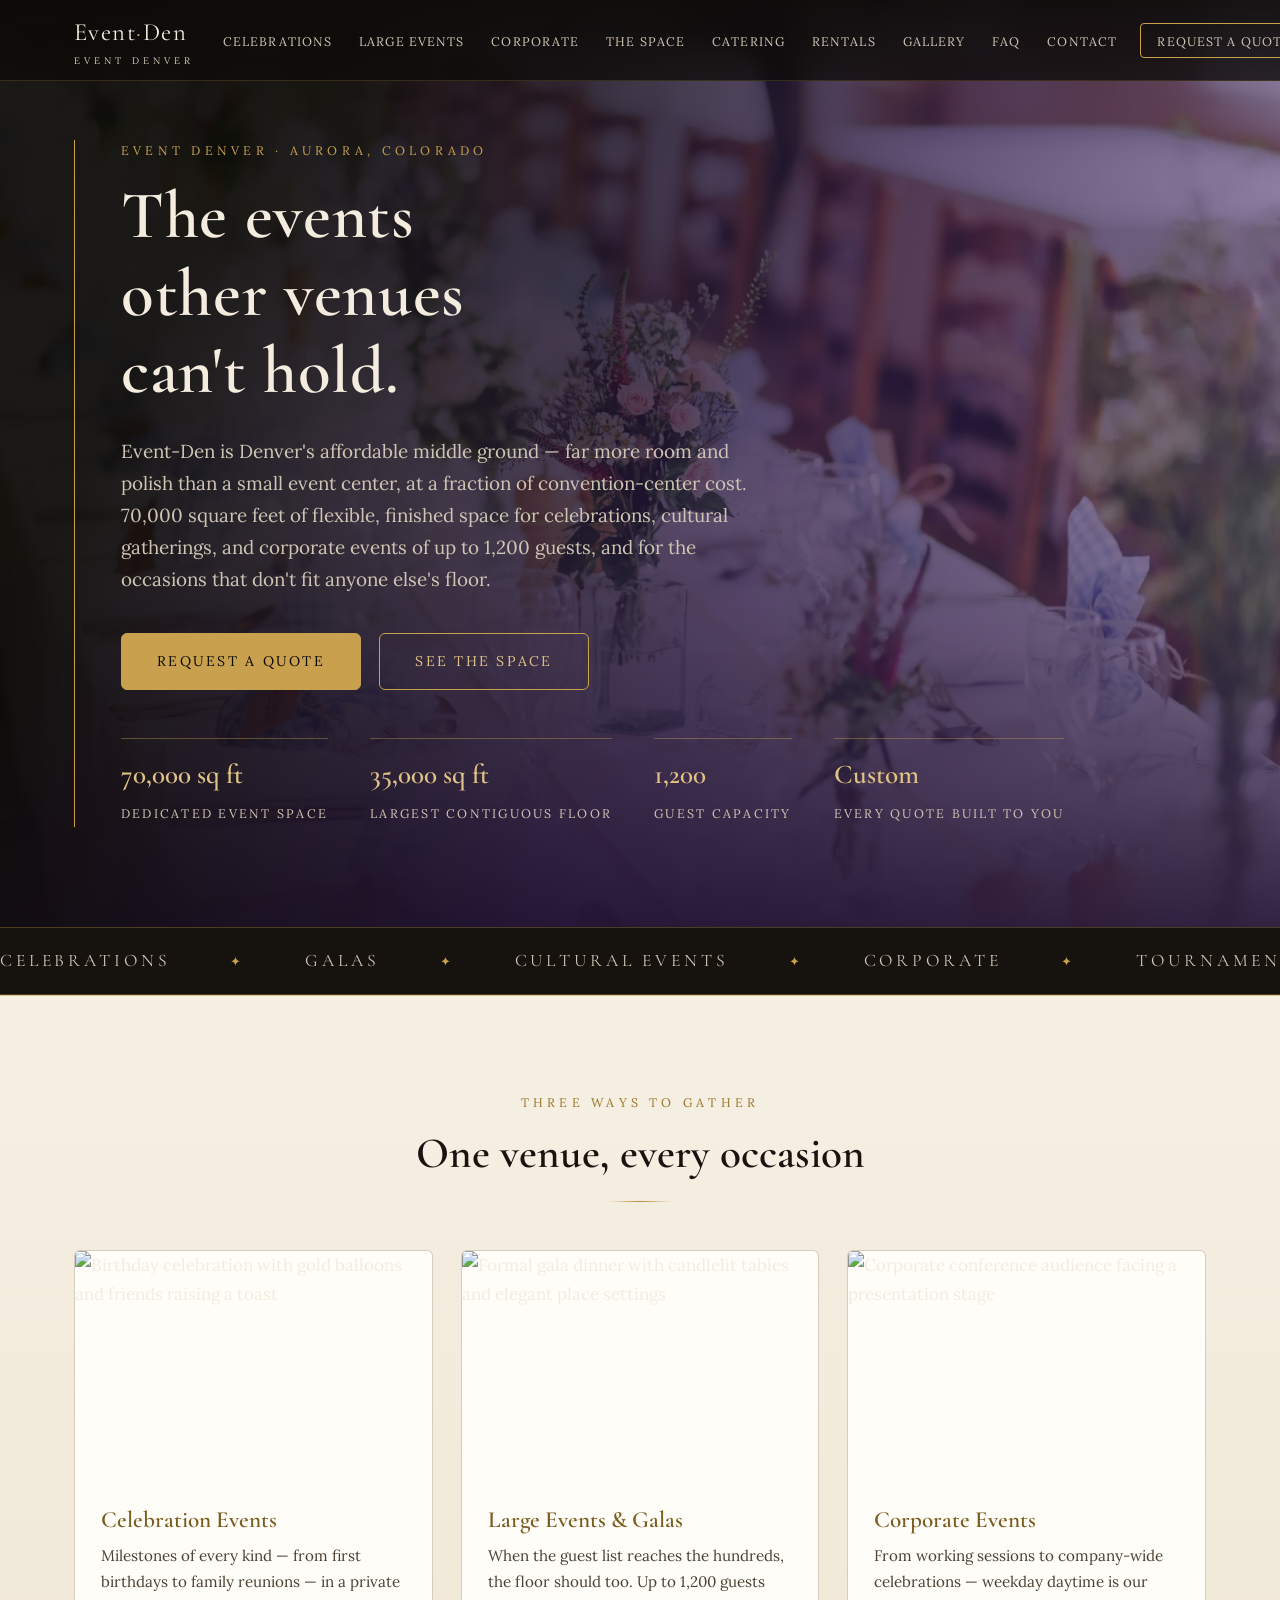
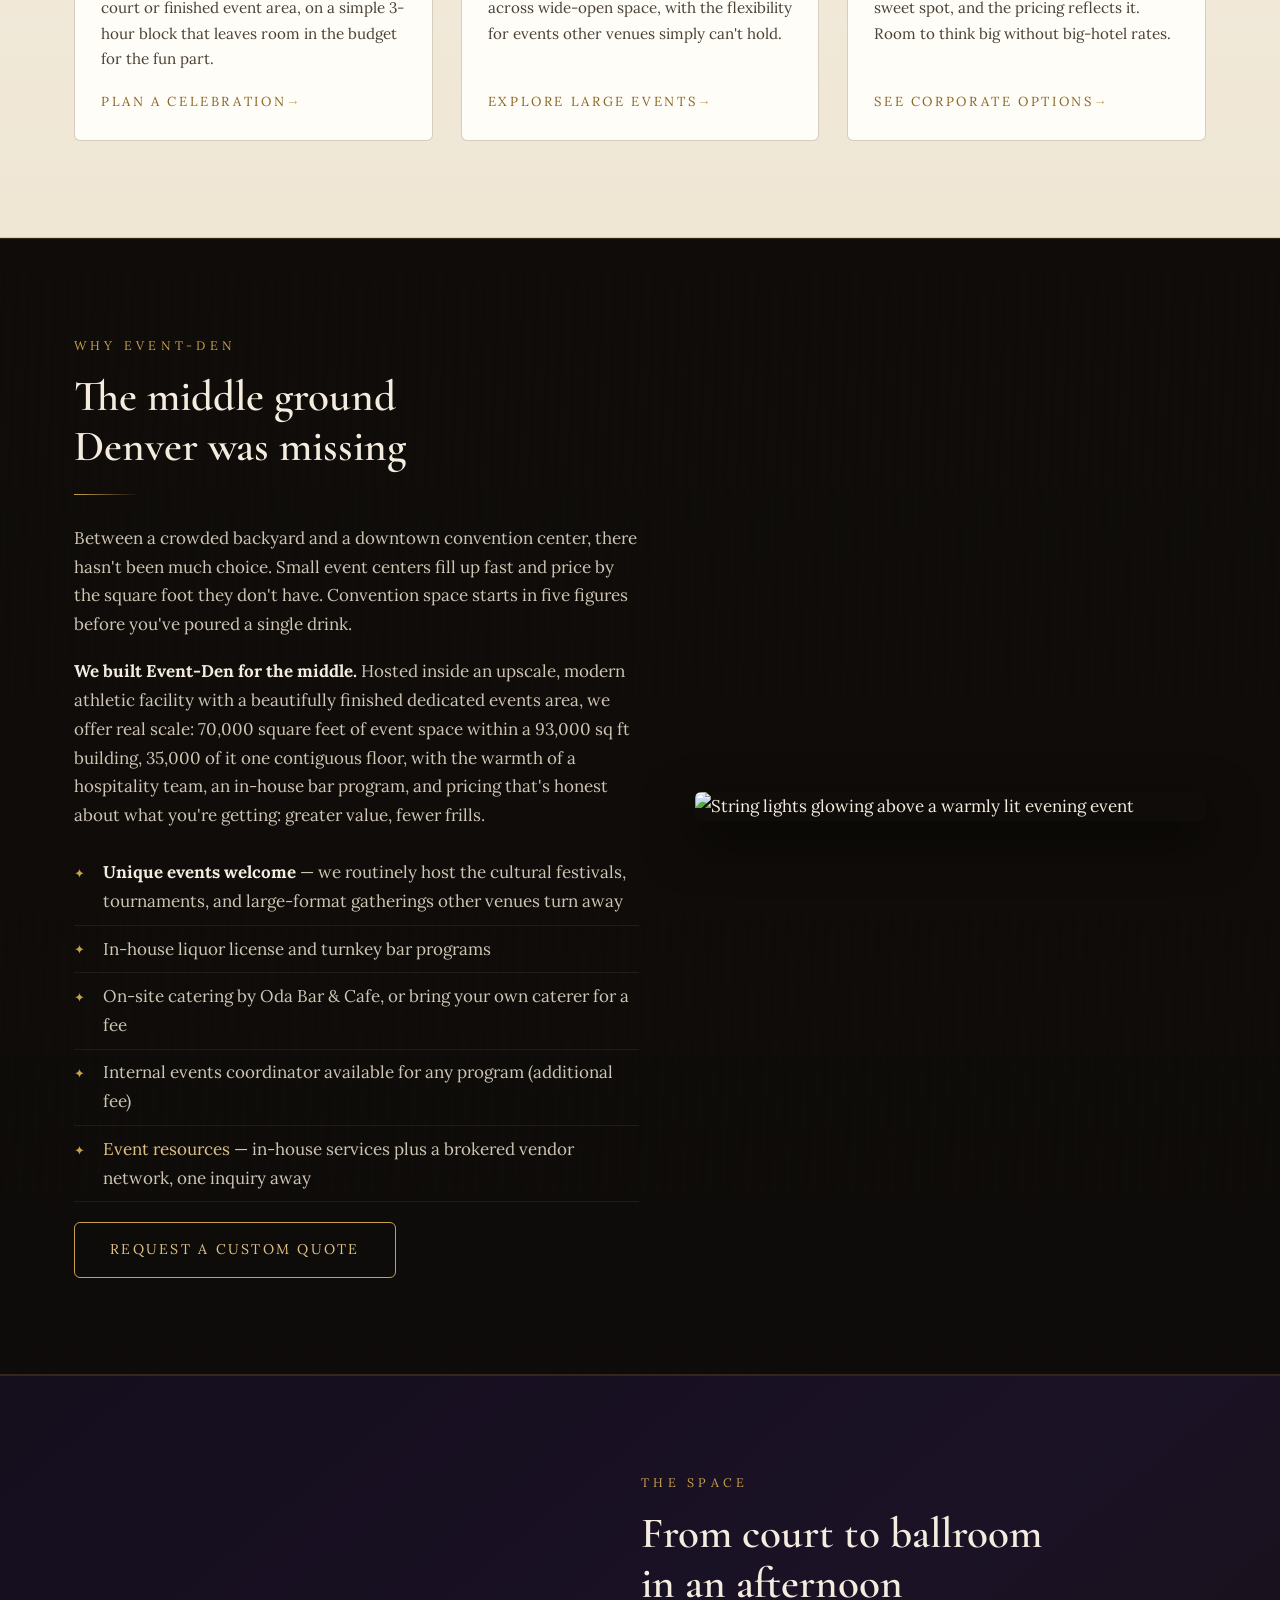
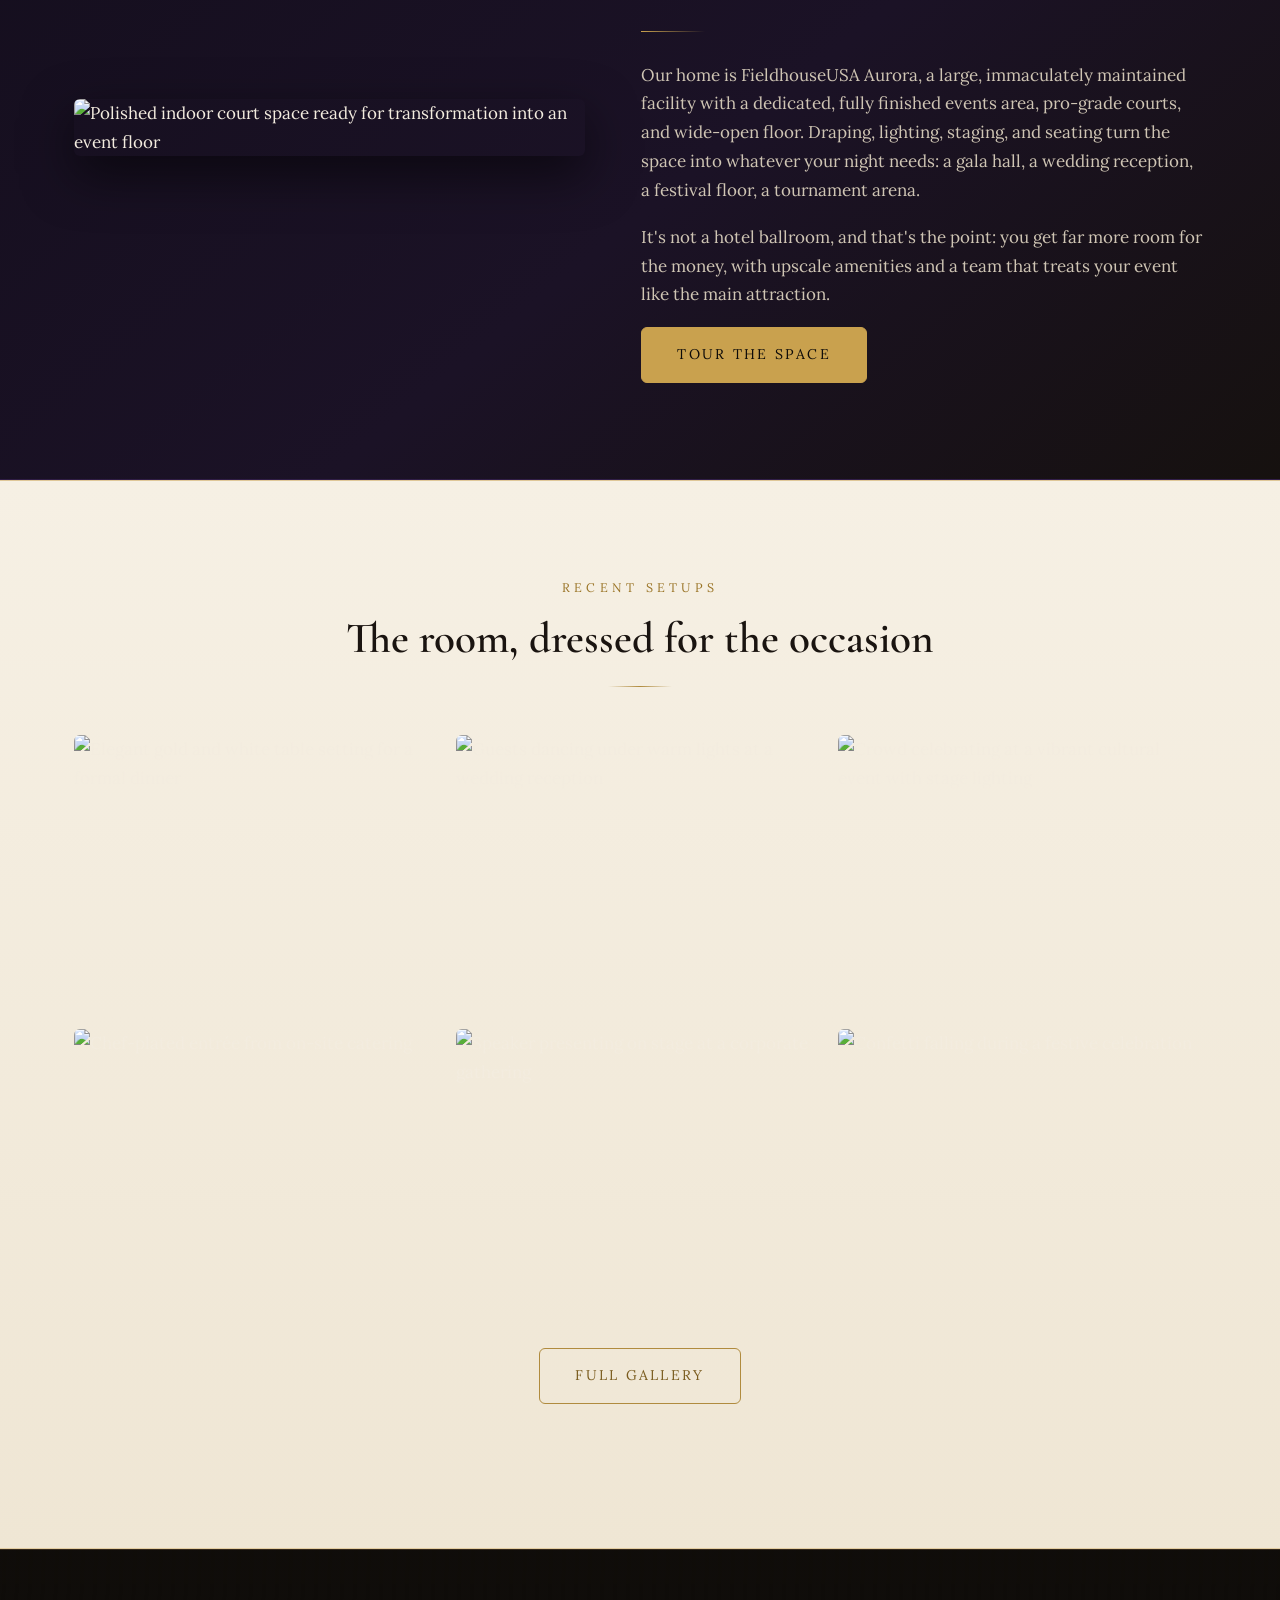
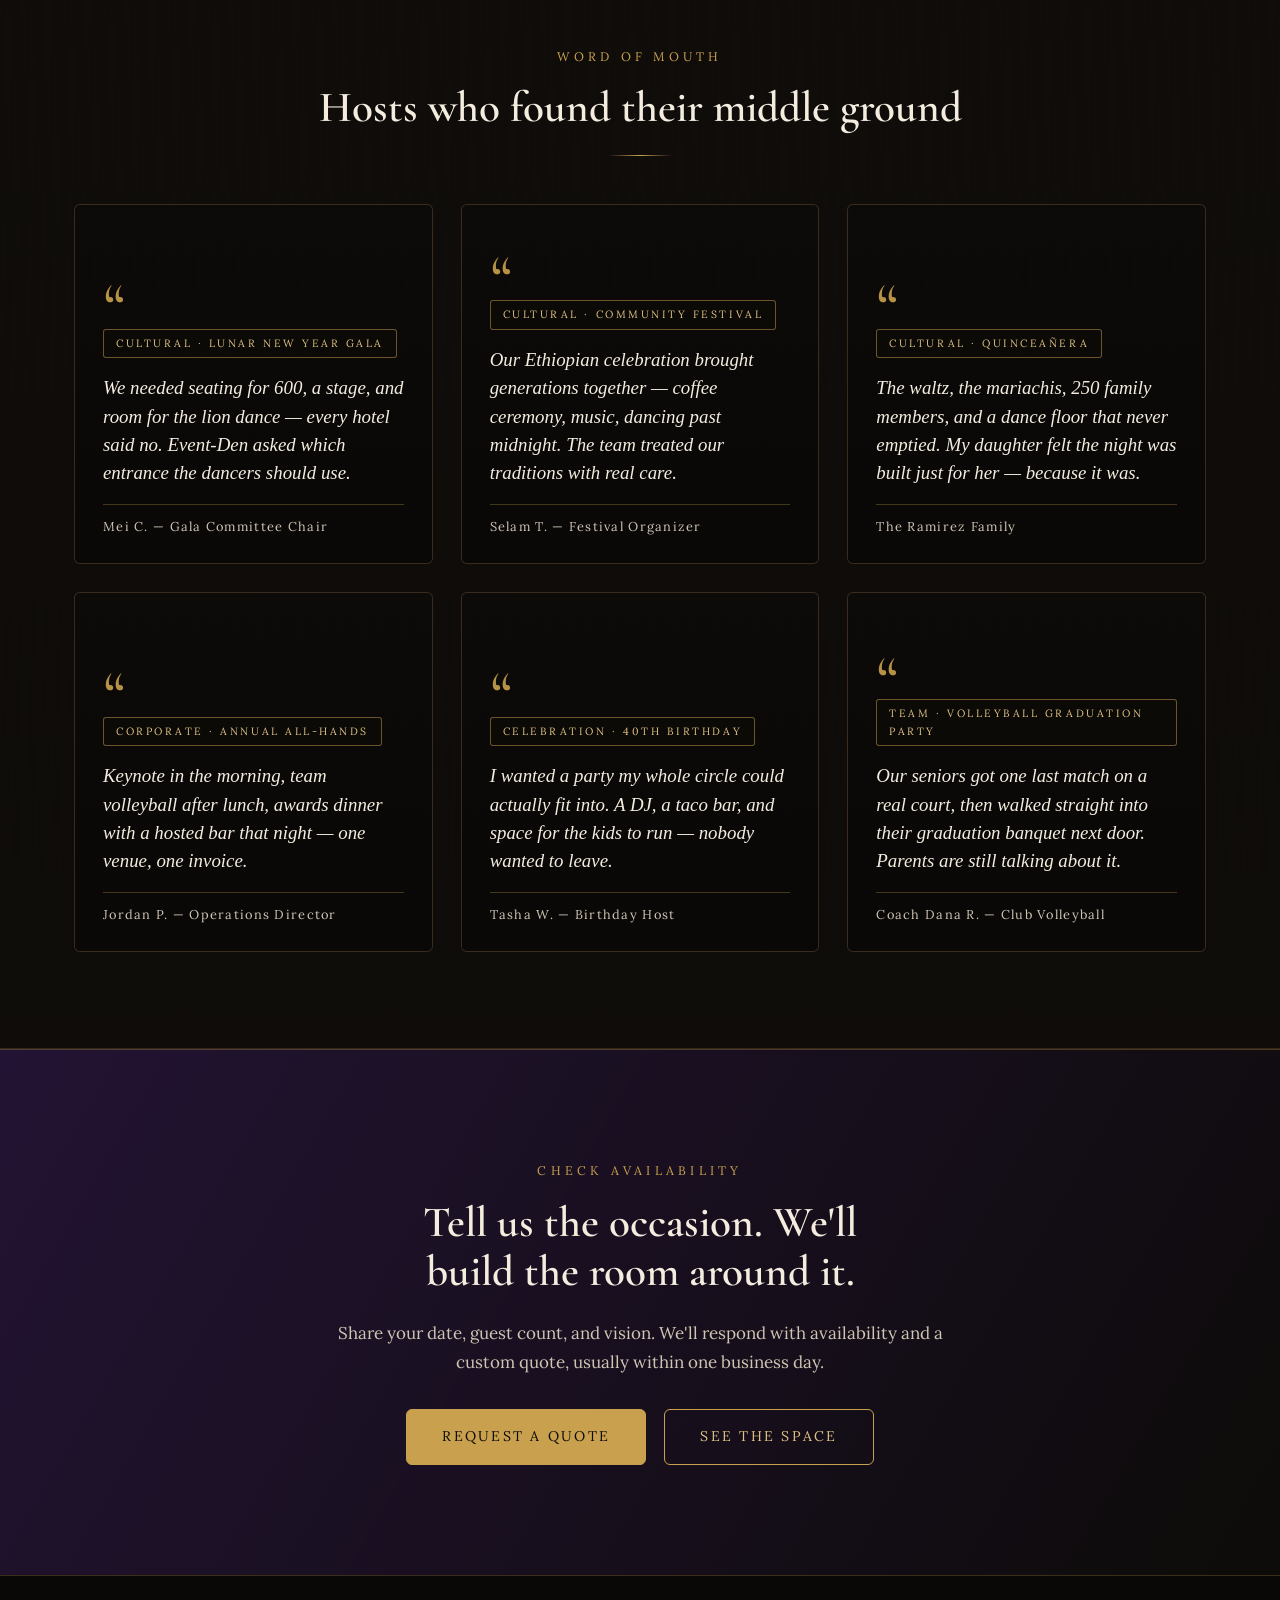
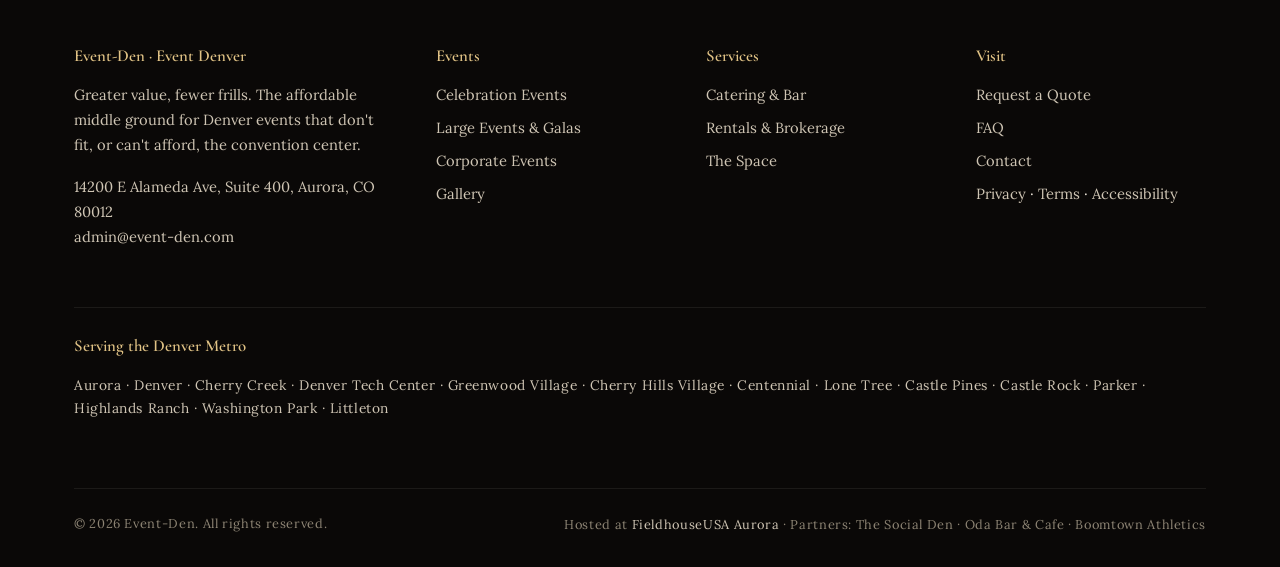
==== commit 5ceae62c: "Hide testimonial placeholder badges, update privacy text for email quotes, drop build.py - index.htm" ====
--- a/index.html
+++ b/index.html
@@ -196,37 +196,37 @@
         <div class="t-veil"></div>
         <div class="t-content"><span class="t-tag">Cultural · Lunar New Year Gala</span>
           <p>We needed seating for 600, a stage, and room for the lion dance — every hotel said no. Event-Den asked which entrance the dancers should use.</p>
-          <span class="t-name">Mei C. — Gala Committee Chair <span class="todo-flag">placeholder</span></span></div>
+          <span class="t-name">Mei C. — Gala Committee Chair</span></div>
       </article>
       <article class="t-quote reveal" style="background-image:url('https://images.unsplash.com/photo-1511578314322-379afb476865?w=900&q=75&auto=format&fit=crop')">
         <div class="t-veil"></div>
         <div class="t-content"><span class="t-tag">Cultural · Community Festival</span>
           <p>Our Ethiopian celebration brought generations together — coffee ceremony, music, dancing past midnight. The team treated our traditions with real care.</p>
-          <span class="t-name">Selam T. — Festival Organizer <span class="todo-flag">placeholder</span></span></div>
+          <span class="t-name">Selam T. — Festival Organizer</span></div>
       </article>
       <article class="t-quote reveal" style="background-image:url('https://images.unsplash.com/photo-1529636798458-92182e662485?w=900&q=75&auto=format&fit=crop')">
         <div class="t-veil"></div>
         <div class="t-content"><span class="t-tag">Cultural · Quinceañera</span>
           <p>The waltz, the mariachis, 250 family members, and a dance floor that never emptied. My daughter felt the night was built just for her — because it was.</p>
-          <span class="t-name">The Ramirez Family <span class="todo-flag">placeholder</span></span></div>
+          <span class="t-name">The Ramirez Family</span></div>
       </article>
       <article class="t-quote reveal" style="background-image:url('https://images.unsplash.com/photo-1475721027785-f74eccf877e2?w=900&q=75&auto=format&fit=crop')">
         <div class="t-veil"></div>
         <div class="t-content"><span class="t-tag">Corporate · Annual All-Hands</span>
           <p>Keynote in the morning, team volleyball after lunch, awards dinner with a hosted bar that night — one venue, one invoice.</p>
-          <span class="t-name">Jordan P. — Operations Director <span class="todo-flag">placeholder</span></span></div>
+          <span class="t-name">Jordan P. — Operations Director</span></div>
       </article>
       <article class="t-quote reveal" style="background-image:url('https://images.unsplash.com/photo-1530103862676-de8c9debad1d?w=900&q=75&auto=format&fit=crop')">
         <div class="t-veil"></div>
         <div class="t-content"><span class="t-tag">Celebration · 40th Birthday</span>
           <p>I wanted a party my whole circle could actually fit into. A DJ, a taco bar, and space for the kids to run — nobody wanted to leave.</p>
-          <span class="t-name">Tasha W. — Birthday Host <span class="todo-flag">placeholder</span></span></div>
+          <span class="t-name">Tasha W. — Birthday Host</span></div>
       </article>
       <article class="t-quote reveal" style="background-image:url('https://images.unsplash.com/photo-1504450758481-7338eba7524a?w=900&q=75&auto=format&fit=crop')">
         <div class="t-veil"></div>
         <div class="t-content"><span class="t-tag">Team · Volleyball Graduation Party</span>
           <p>Our seniors got one last match on a real court, then walked straight into their graduation banquet next door. Parents are still talking about it.</p>
-          <span class="t-name">Coach Dana R. — Club Volleyball <span class="todo-flag">placeholder</span></span></div>
+          <span class="t-name">Coach Dana R. — Club Volleyball</span></div>
       </article>
     </div>
   </div>
--- a/assets/css/styles.css
+++ b/assets/css/styles.css
@@ -288,12 +288,6 @@
 .page-hero .wrap{position:relative;z-index:1;}
 .breadcrumbs{font-size:.8rem;letter-spacing:.14em;text-transform:uppercase;color:var(--ivory-dim);margin-bottom:1.2rem;}
 .breadcrumbs a{color:var(--gold);}
-
-/* ---------- TODO flags ---------- */
-.todo-flag{
-  display:inline-block;background:rgba(75,46,107,.4);border:1px dashed var(--gold);
-  color:var(--gold-lt);font-size:.78rem;padding:.15rem .6rem;border-radius:4px;letter-spacing:.06em;
-}
 
 /* ---------- Lightbox ---------- */
 .lightbox{
@@ -340,7 +334,6 @@
 .section-light th,.section-light td{border-bottom-color:rgba(122,92,62,.3);}
 .section-light details{background:#fffdf8;border-color:rgba(122,92,62,.35);}
 .section-light summary::after{color:#b08b3e;}
-.section-light .todo-flag{background:rgba(75,46,107,.12);color:#5a3d12;border-color:#b08b3e;}
 
 /* ---------- Champagne pop (hero interaction) ---------- */
 #confetti-canvas{position:absolute;inset:0;z-index:3;pointer-events:none;}
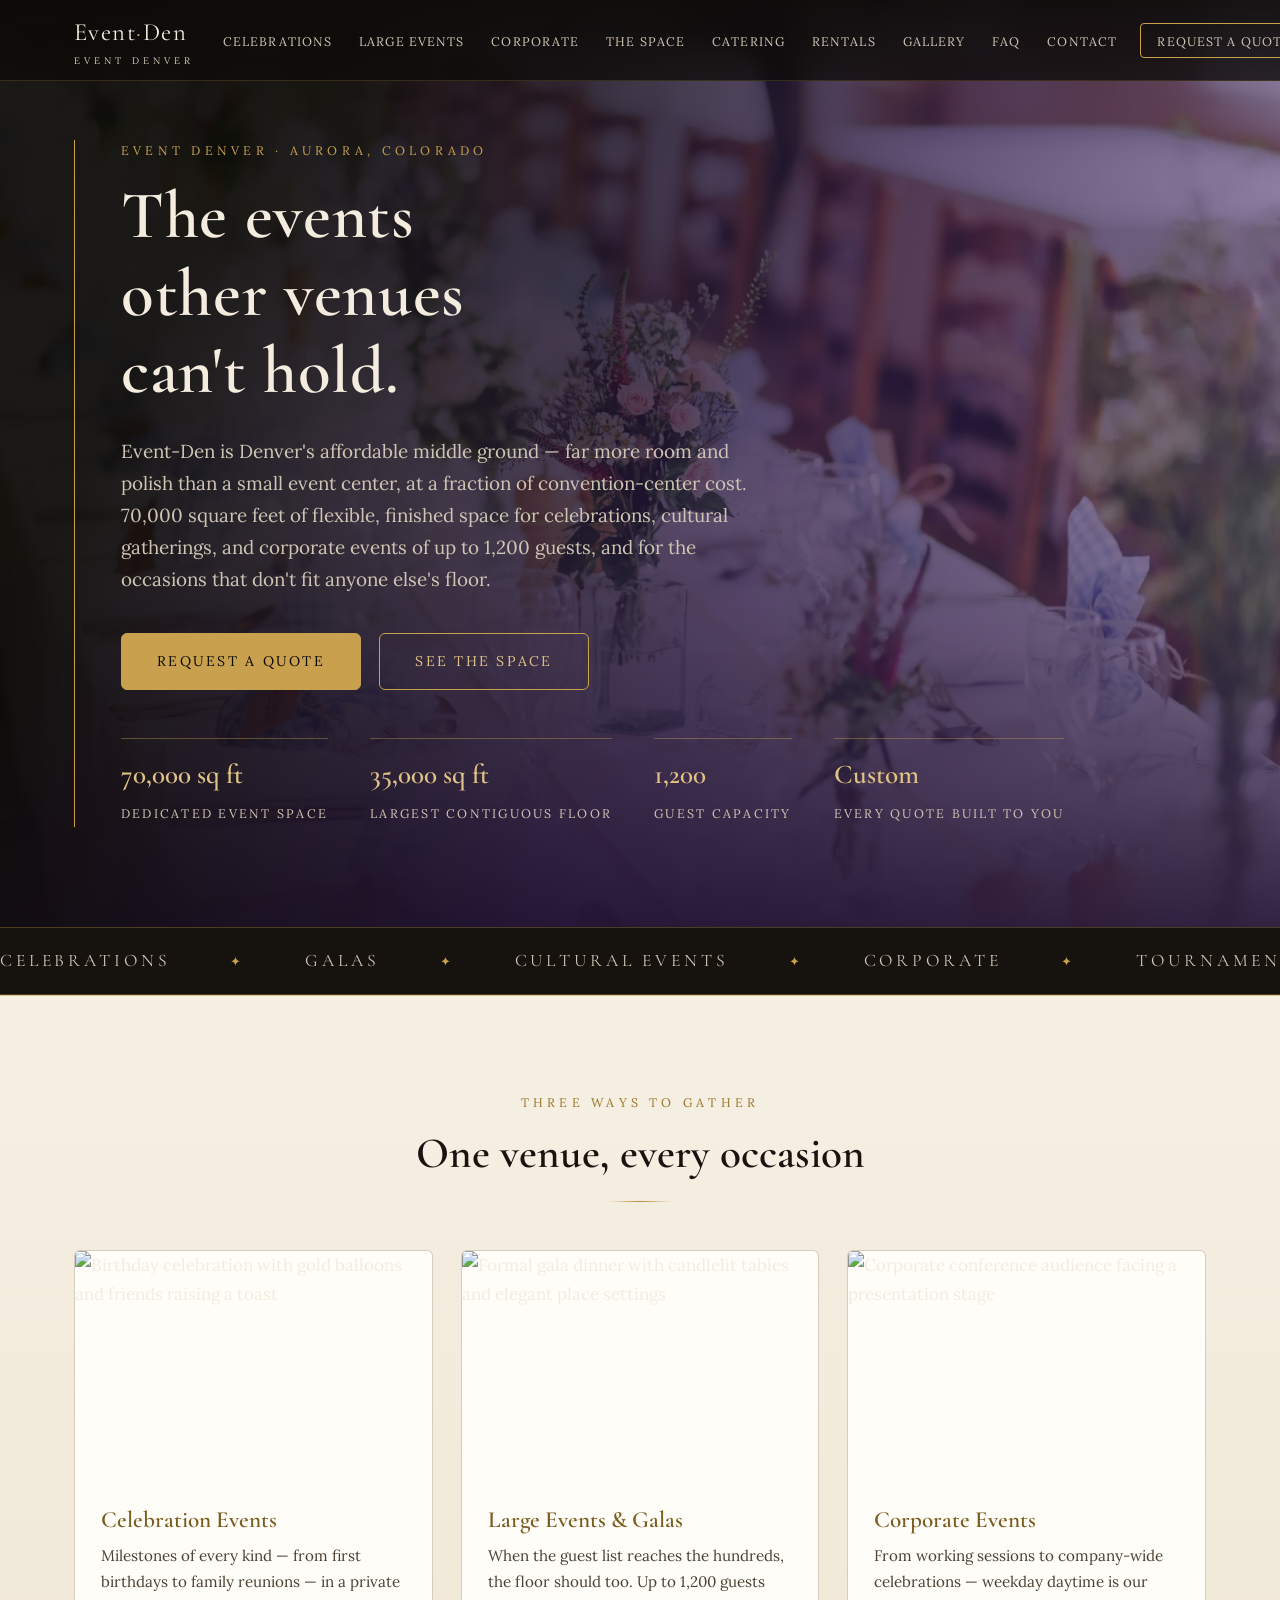
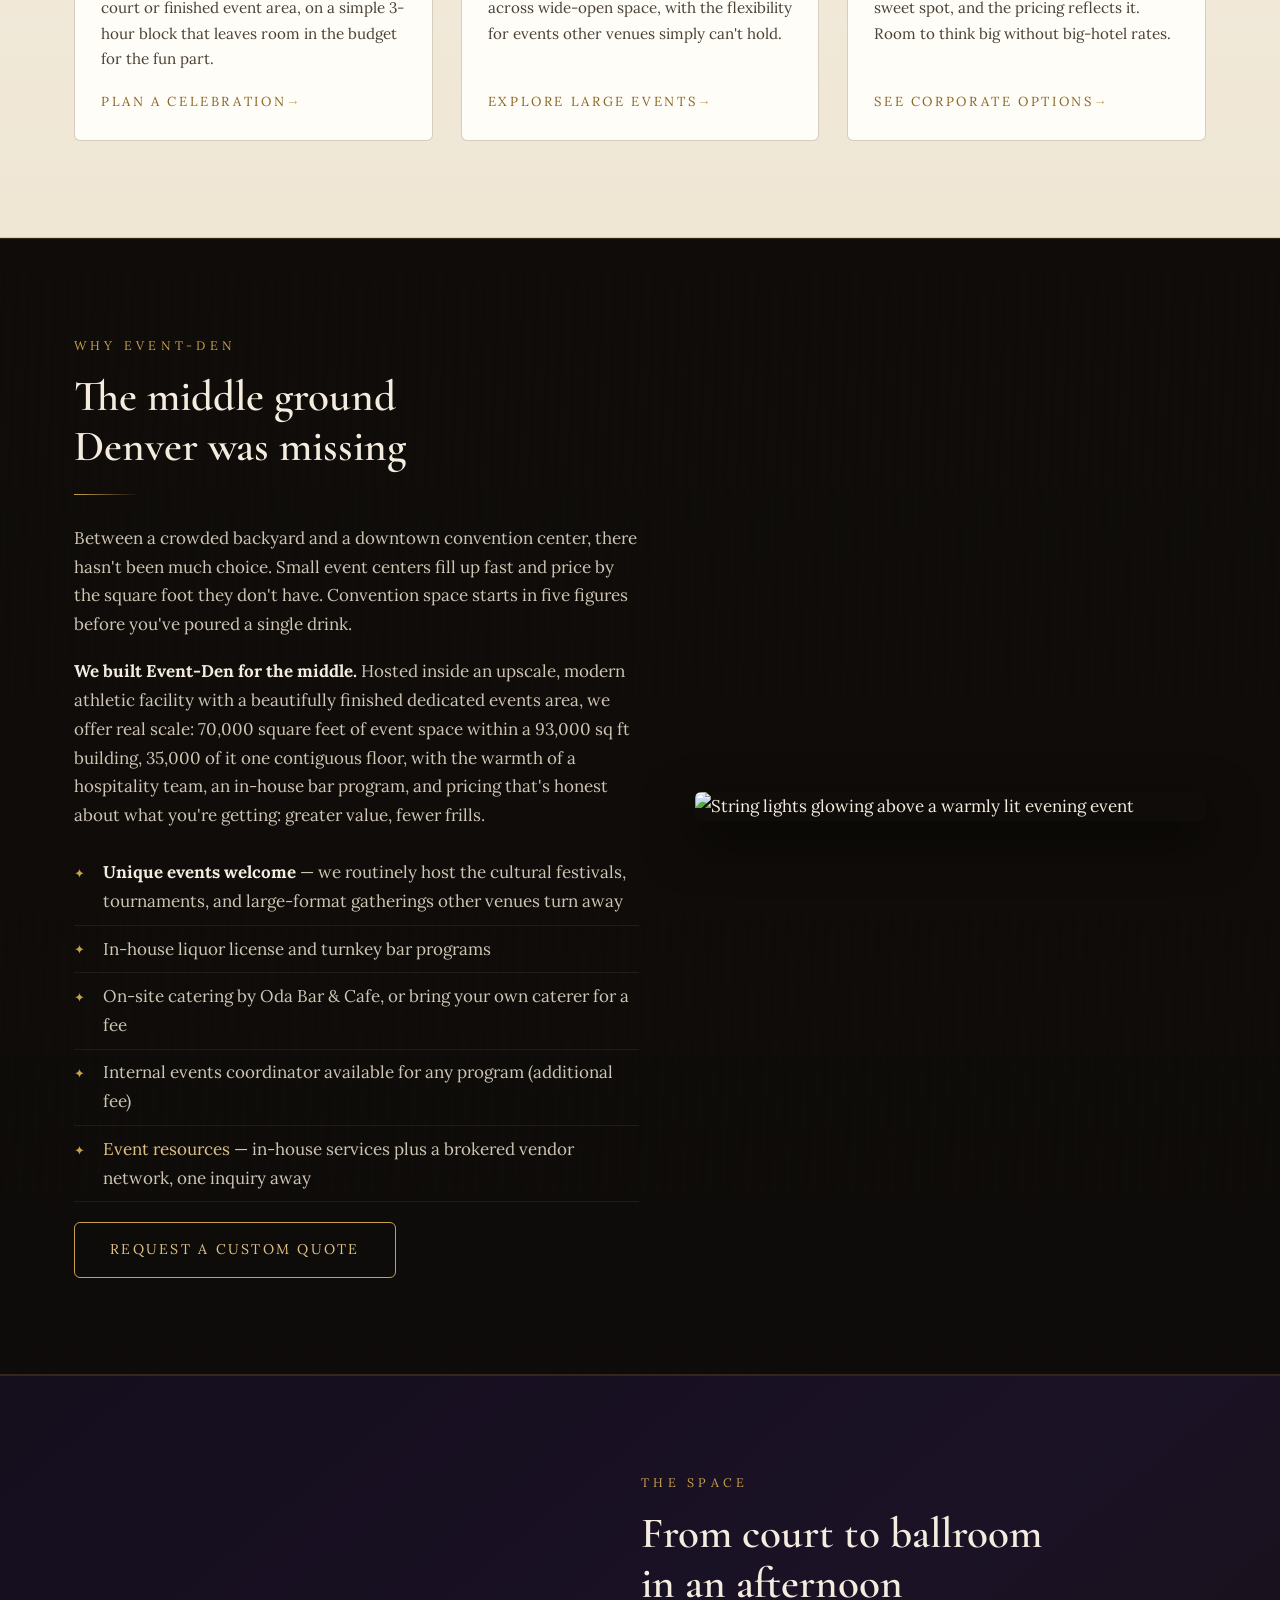
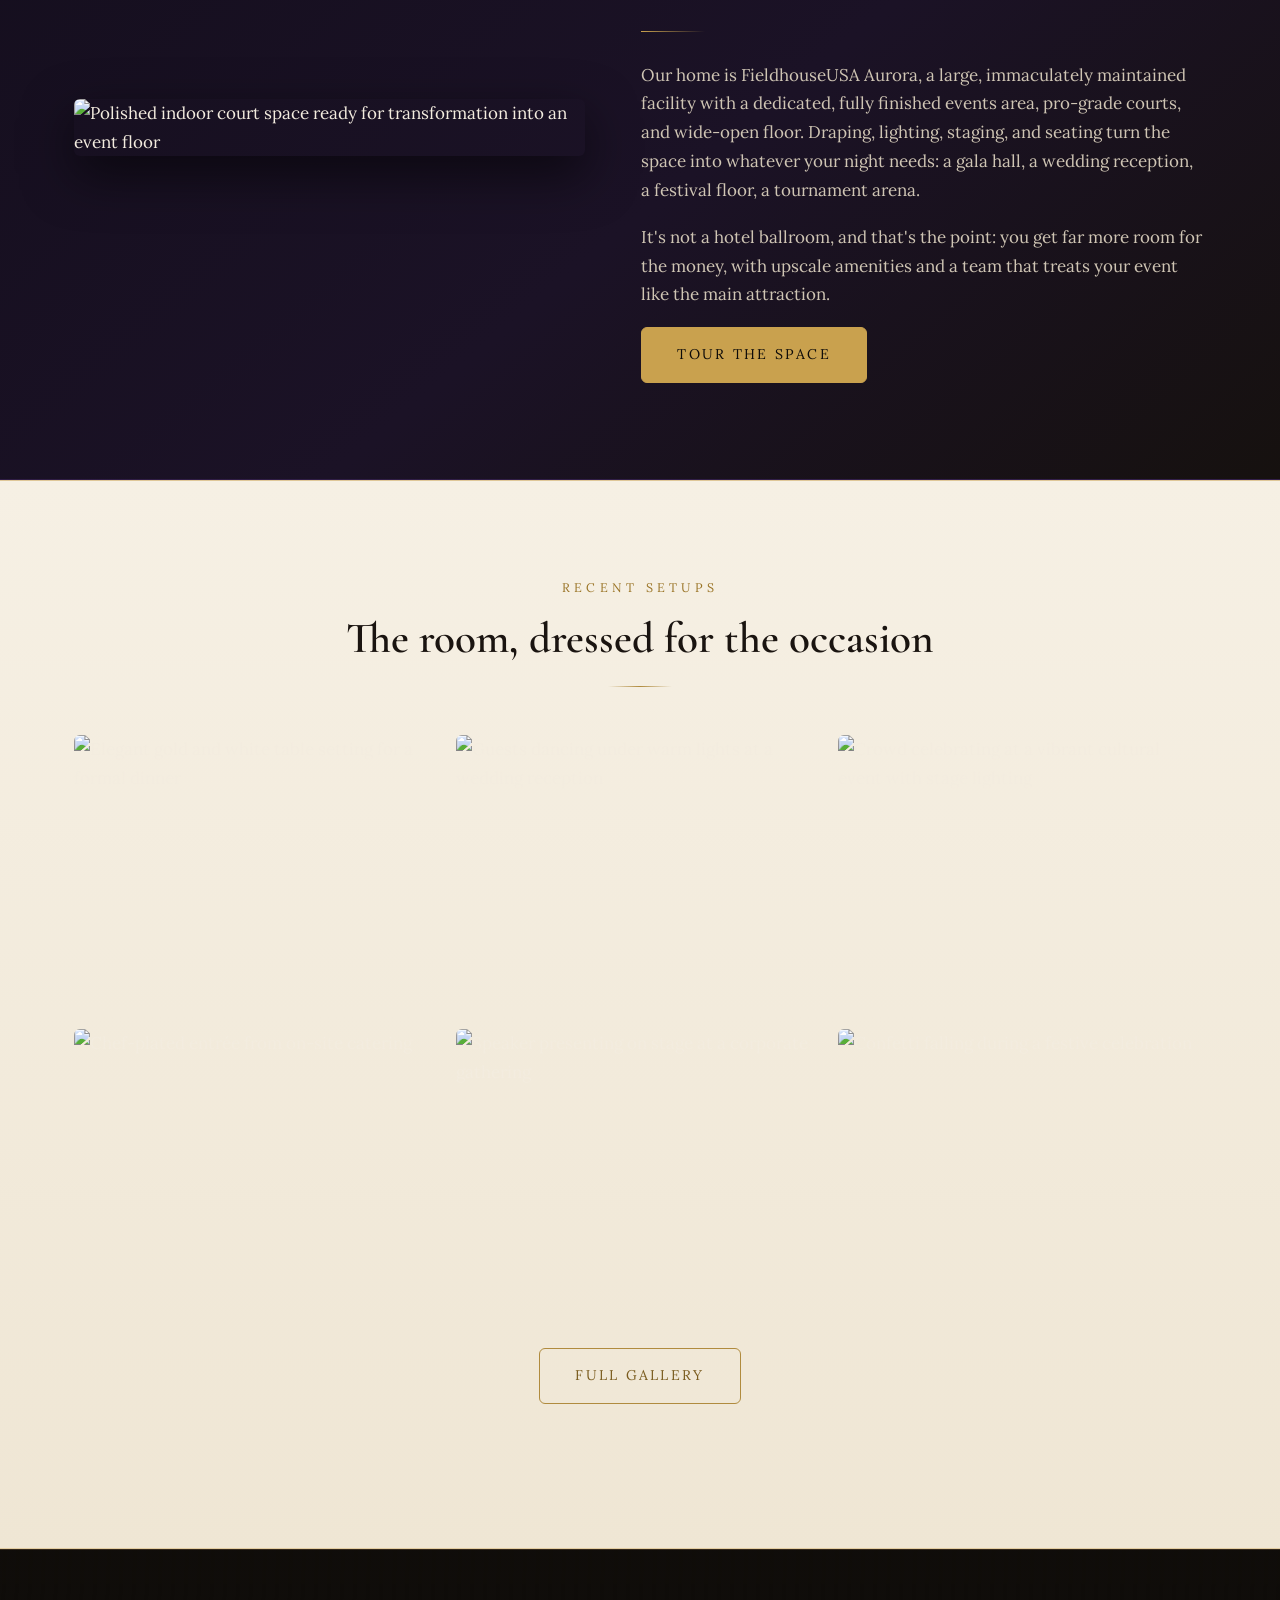
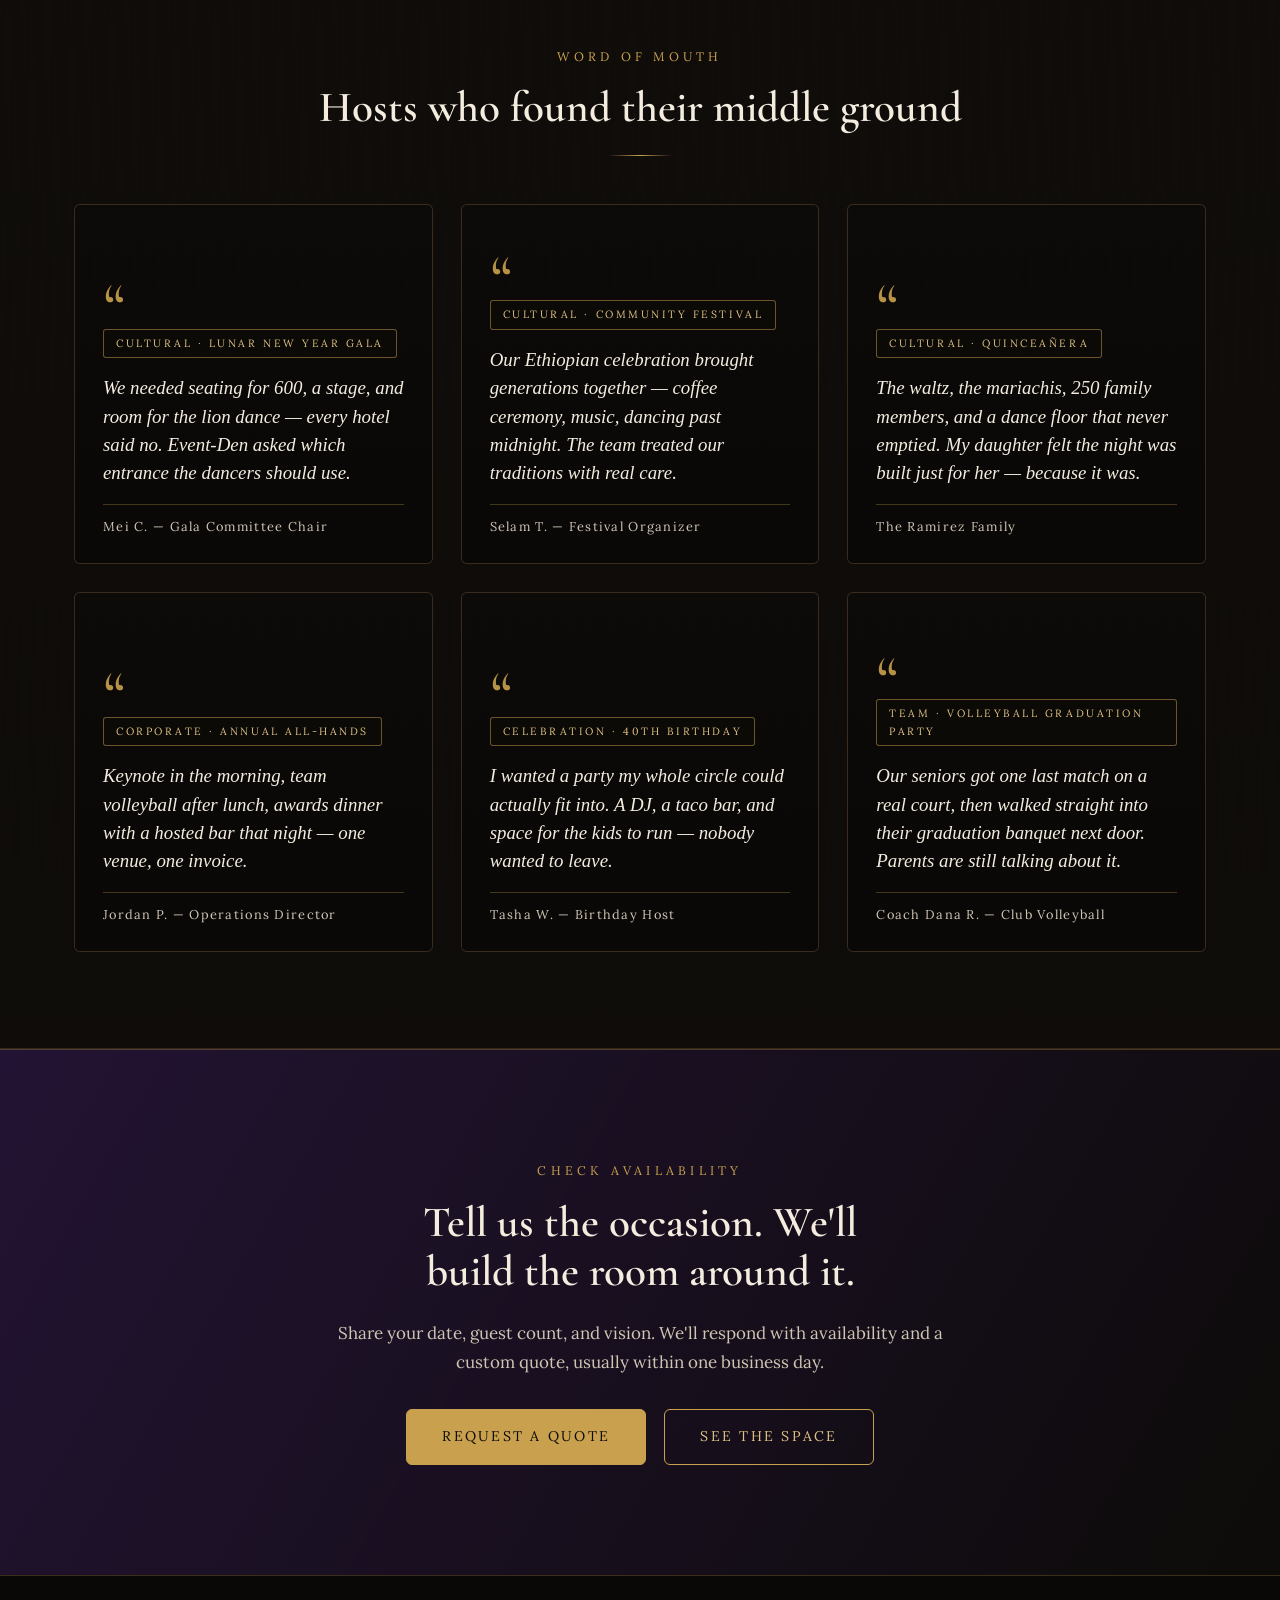
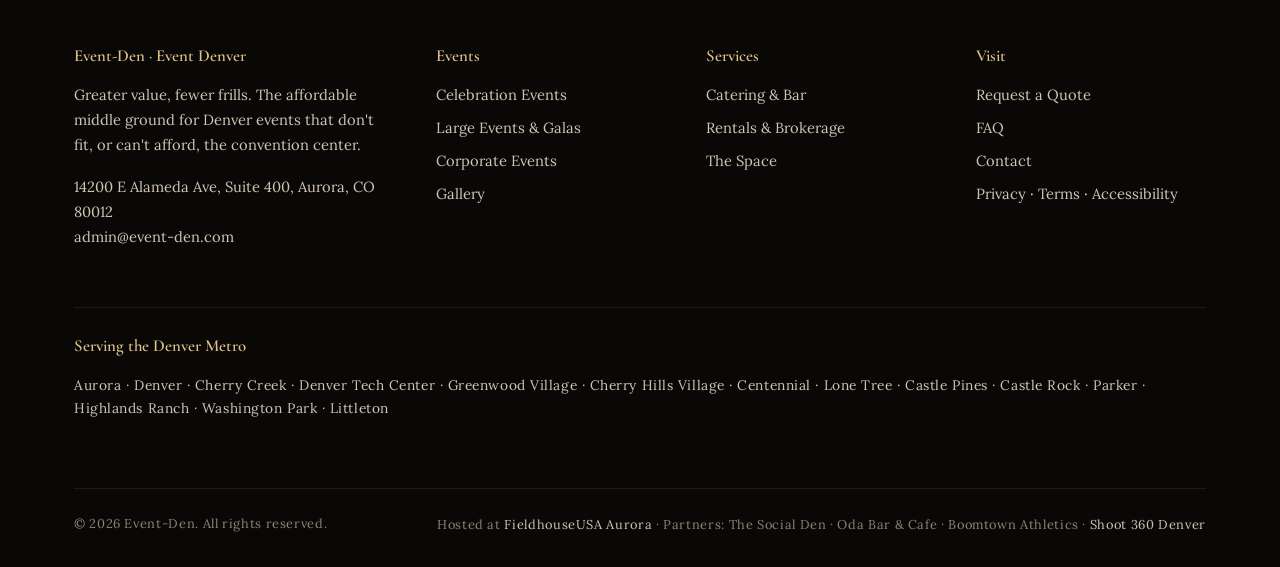
==== commit 26f8c9f7: "Footer partners line links Shoot 360 Denver Co-Authored-By: Claude Opus 5.5 <noreply@anthropic.com>" ====
--- a/index.html
+++ b/index.html
@@ -285,7 +285,7 @@
     </div>
     <div class="footer-bottom">
       <span>© <span data-year>2026</span> Event-Den. All rights reserved.</span>
-      <span>Hosted at <a href="https://aurorafieldhouseusa.com/" rel="noopener">FieldhouseUSA Aurora</a> · Partners: The Social Den · Oda Bar &amp; Cafe · Boomtown Athletics</span>
+      <span>Hosted at <a href="https://aurorafieldhouseusa.com/" rel="noopener">FieldhouseUSA Aurora</a> · Partners: The Social Den · Oda Bar &amp; Cafe · Boomtown Athletics · <a href="https://www.shoot360denver.com/" rel="noopener">Shoot 360 Denver</a></span>
     </div>
   </div>
 </footer>
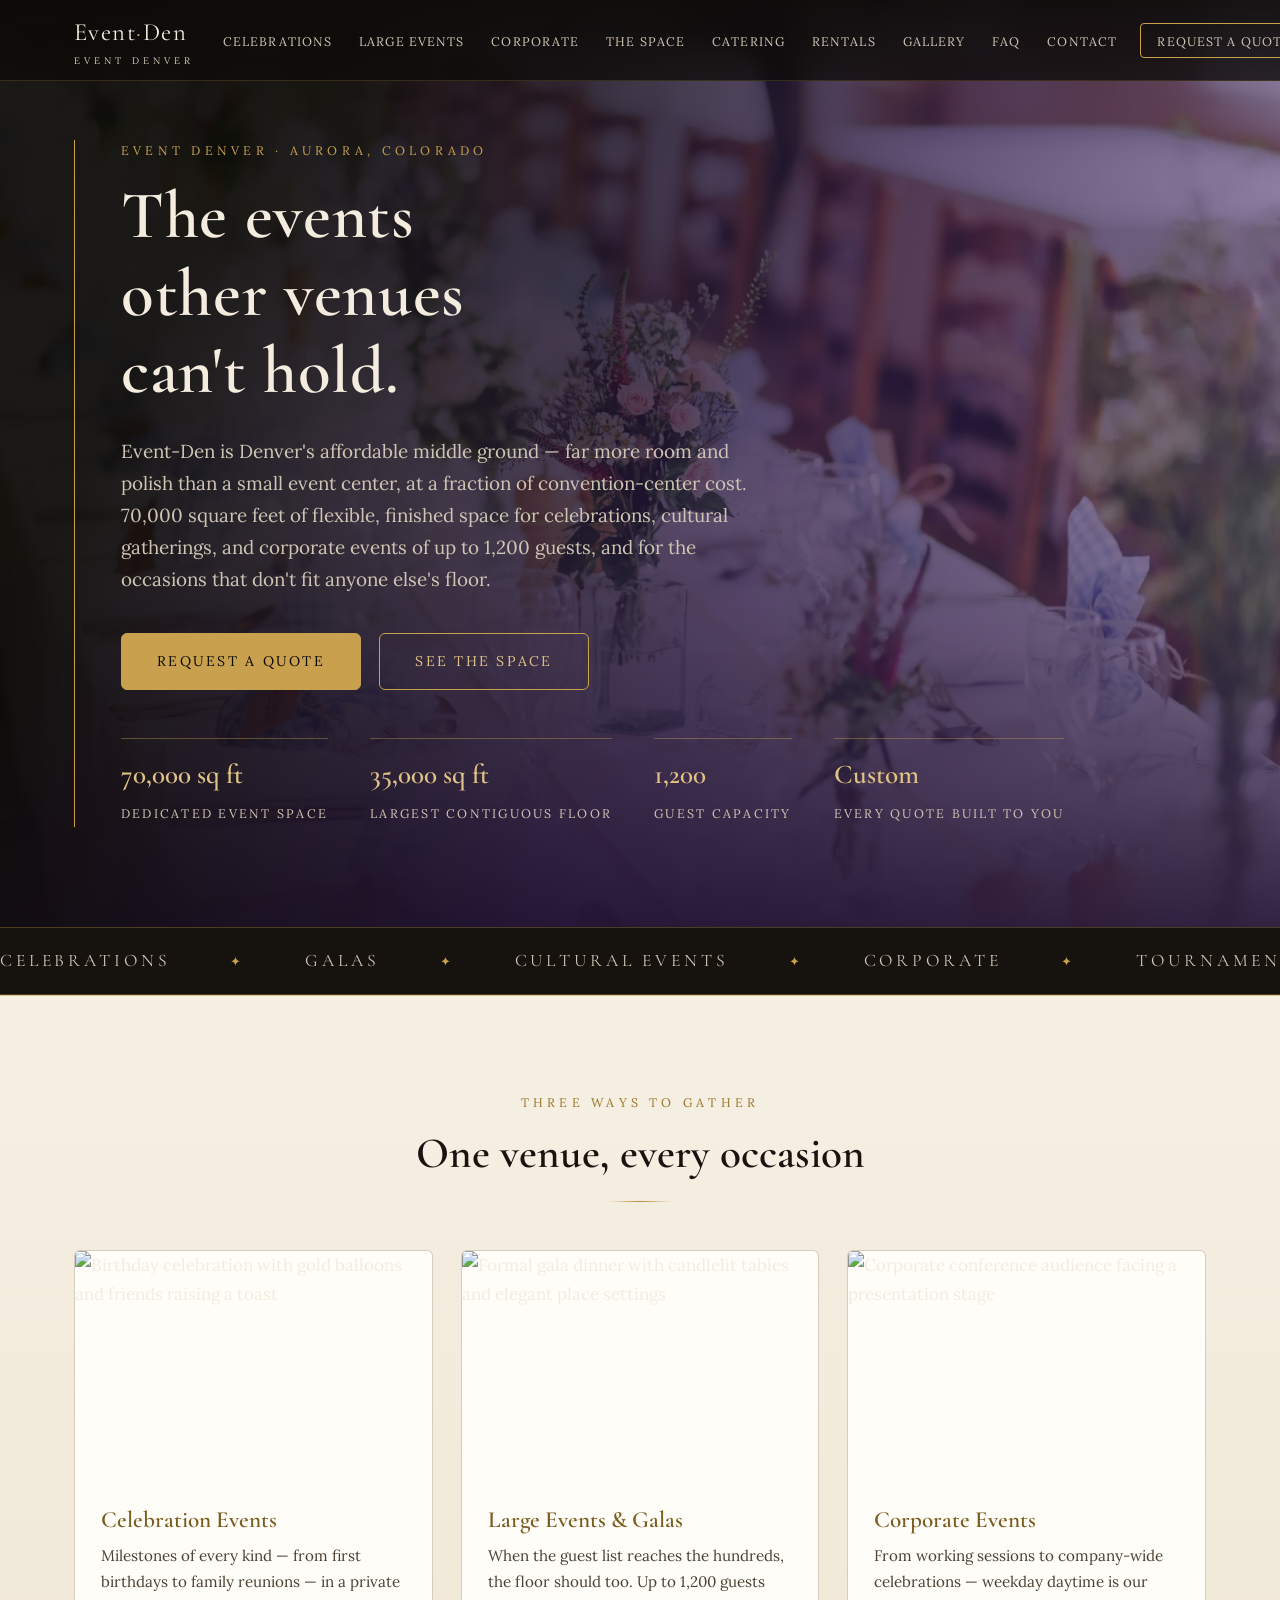
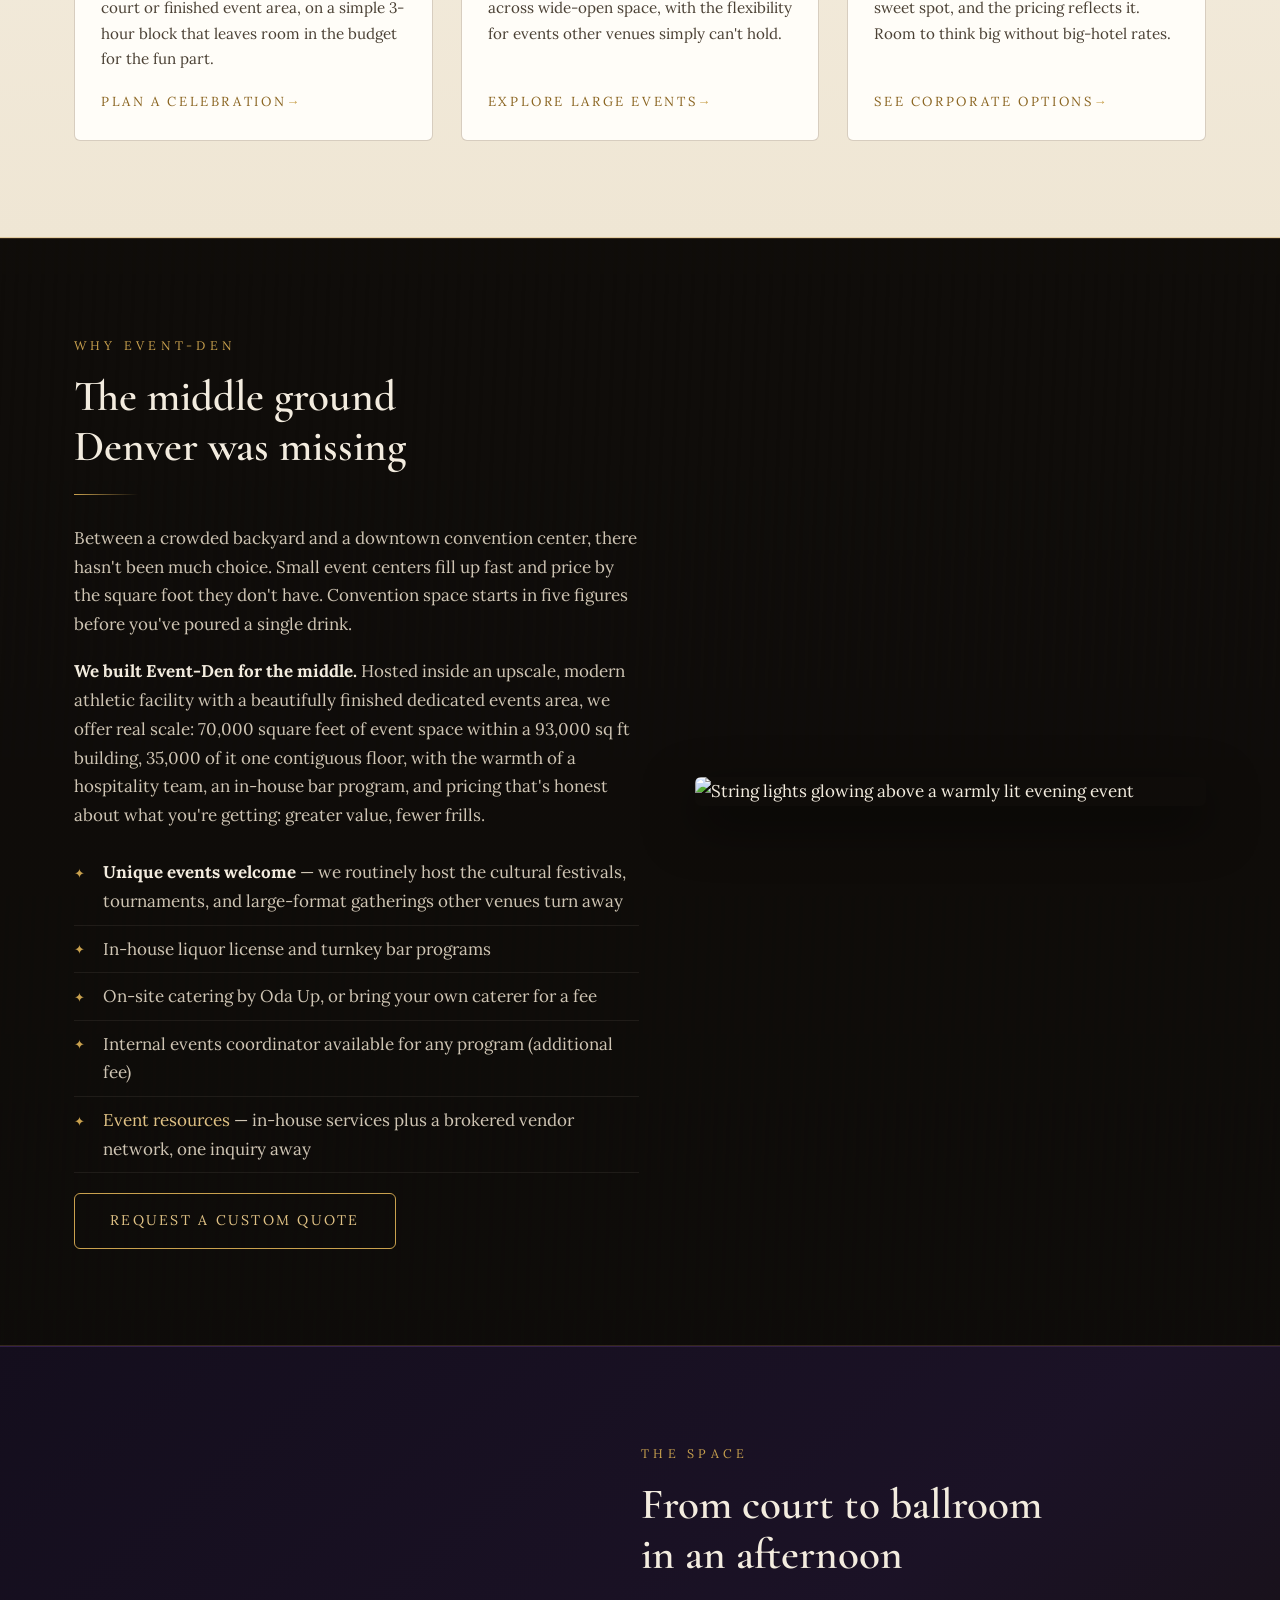
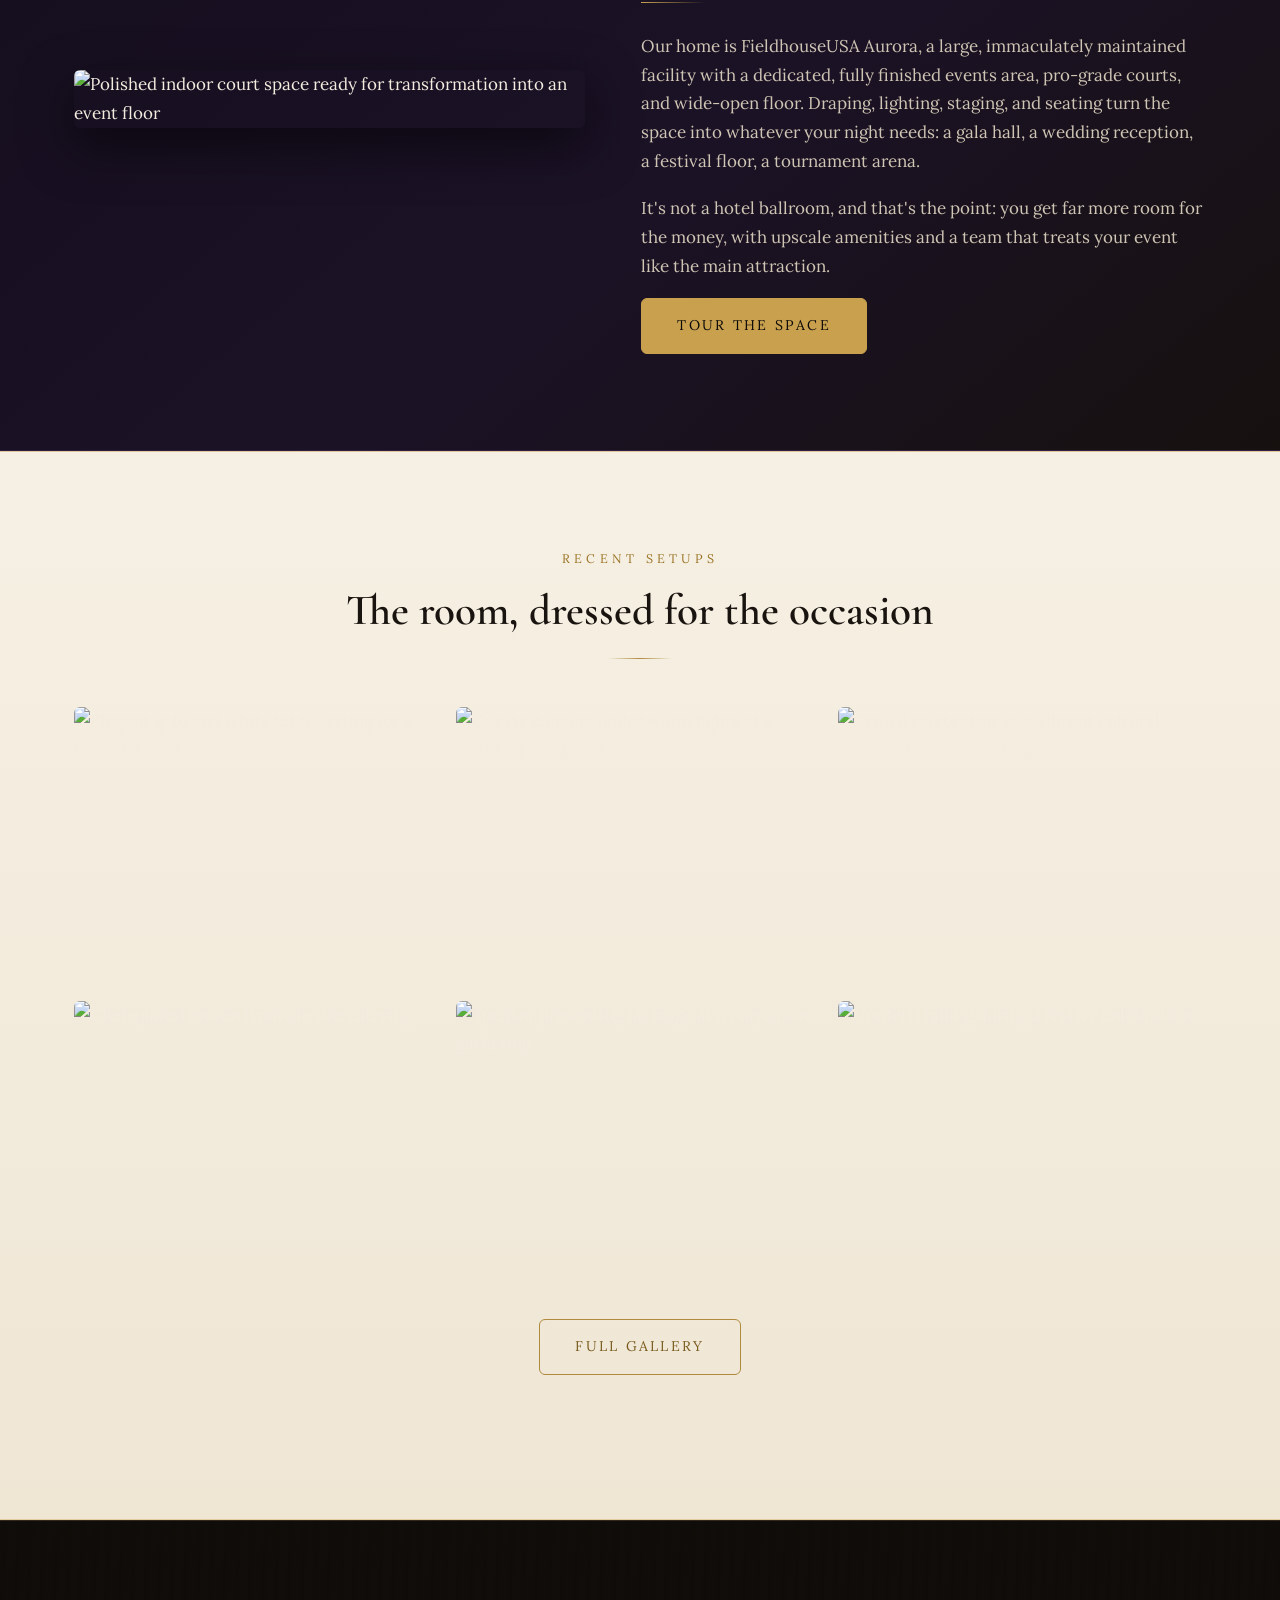
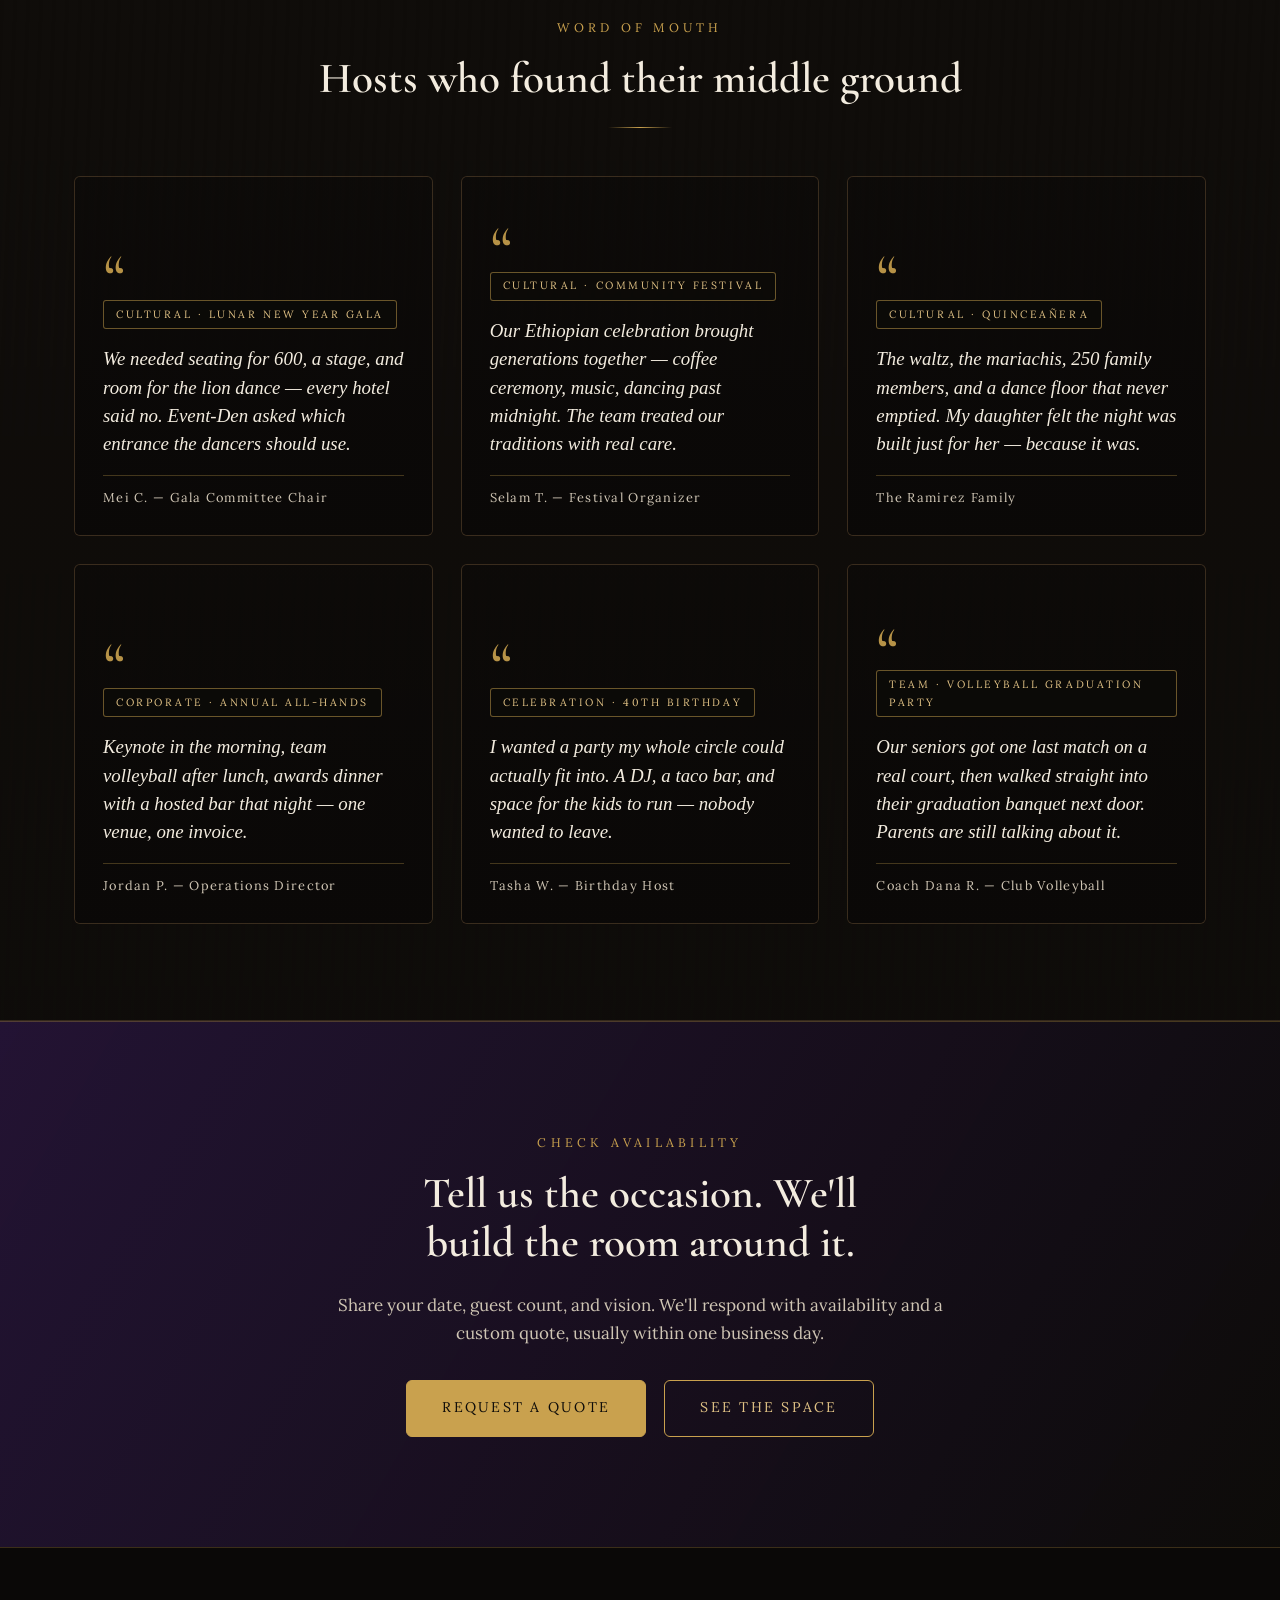
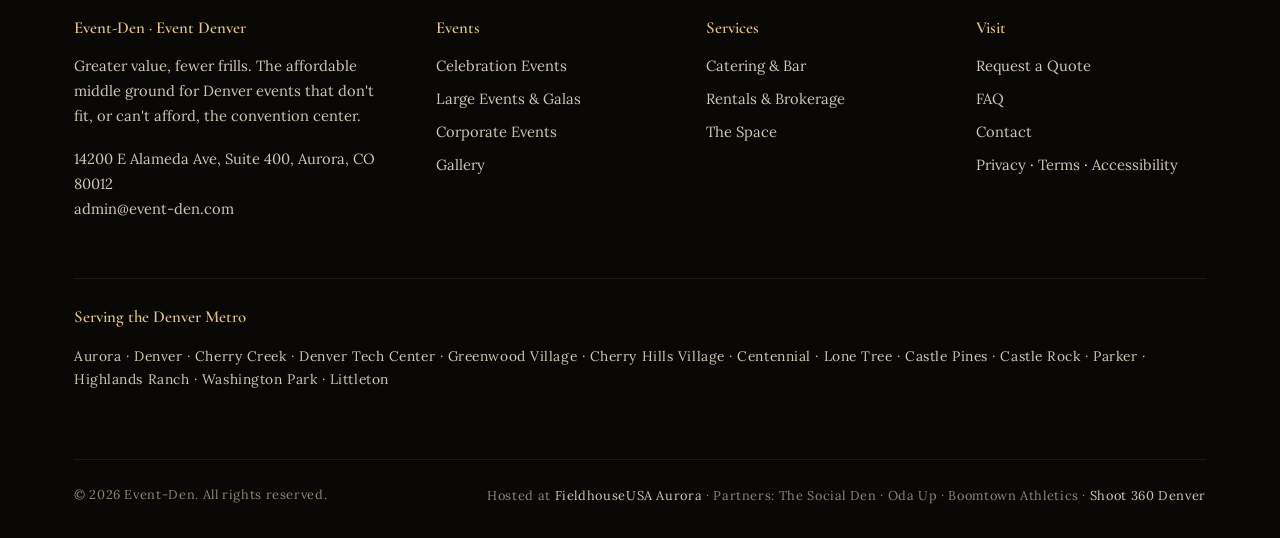
==== commit 0970a44f: "Oda Up replaces Oda Bar & Cafe; the venue has 15 volleyball courts The restaurant and bar's name is " ====
--- a/index.html
+++ b/index.html
@@ -136,7 +136,7 @@
       <ul class="flourish-list">
         <li><strong>Unique events welcome</strong> — we routinely host the cultural festivals, tournaments, and large-format gatherings other venues turn away</li>
         <li>In-house liquor license and turnkey bar programs</li>
-        <li>On-site catering by Oda Bar &amp; Cafe, or bring your own caterer for a fee</li>
+        <li>On-site catering by Oda Up, or bring your own caterer for a fee</li>
         <li>Internal events coordinator available for any program (additional fee)</li>
         <li><a href="rentals-brokerage.html#resources">Event resources</a> — in-house services plus a brokered vendor network, one inquiry away</li>
       </ul>
@@ -285,7 +285,7 @@
     </div>
     <div class="footer-bottom">
       <span>© <span data-year>2026</span> Event-Den. All rights reserved.</span>
-      <span>Hosted at <a href="https://aurorafieldhouseusa.com/" rel="noopener">FieldhouseUSA Aurora</a> · Partners: The Social Den · Oda Bar &amp; Cafe · Boomtown Athletics · <a href="https://www.shoot360denver.com/" rel="noopener">Shoot 360 Denver</a></span>
+      <span>Hosted at <a href="https://aurorafieldhouseusa.com/" rel="noopener">FieldhouseUSA Aurora</a> · Partners: The Social Den · Oda Up · Boomtown Athletics · <a href="https://www.shoot360denver.com/" rel="noopener">Shoot 360 Denver</a></span>
     </div>
   </div>
 </footer>
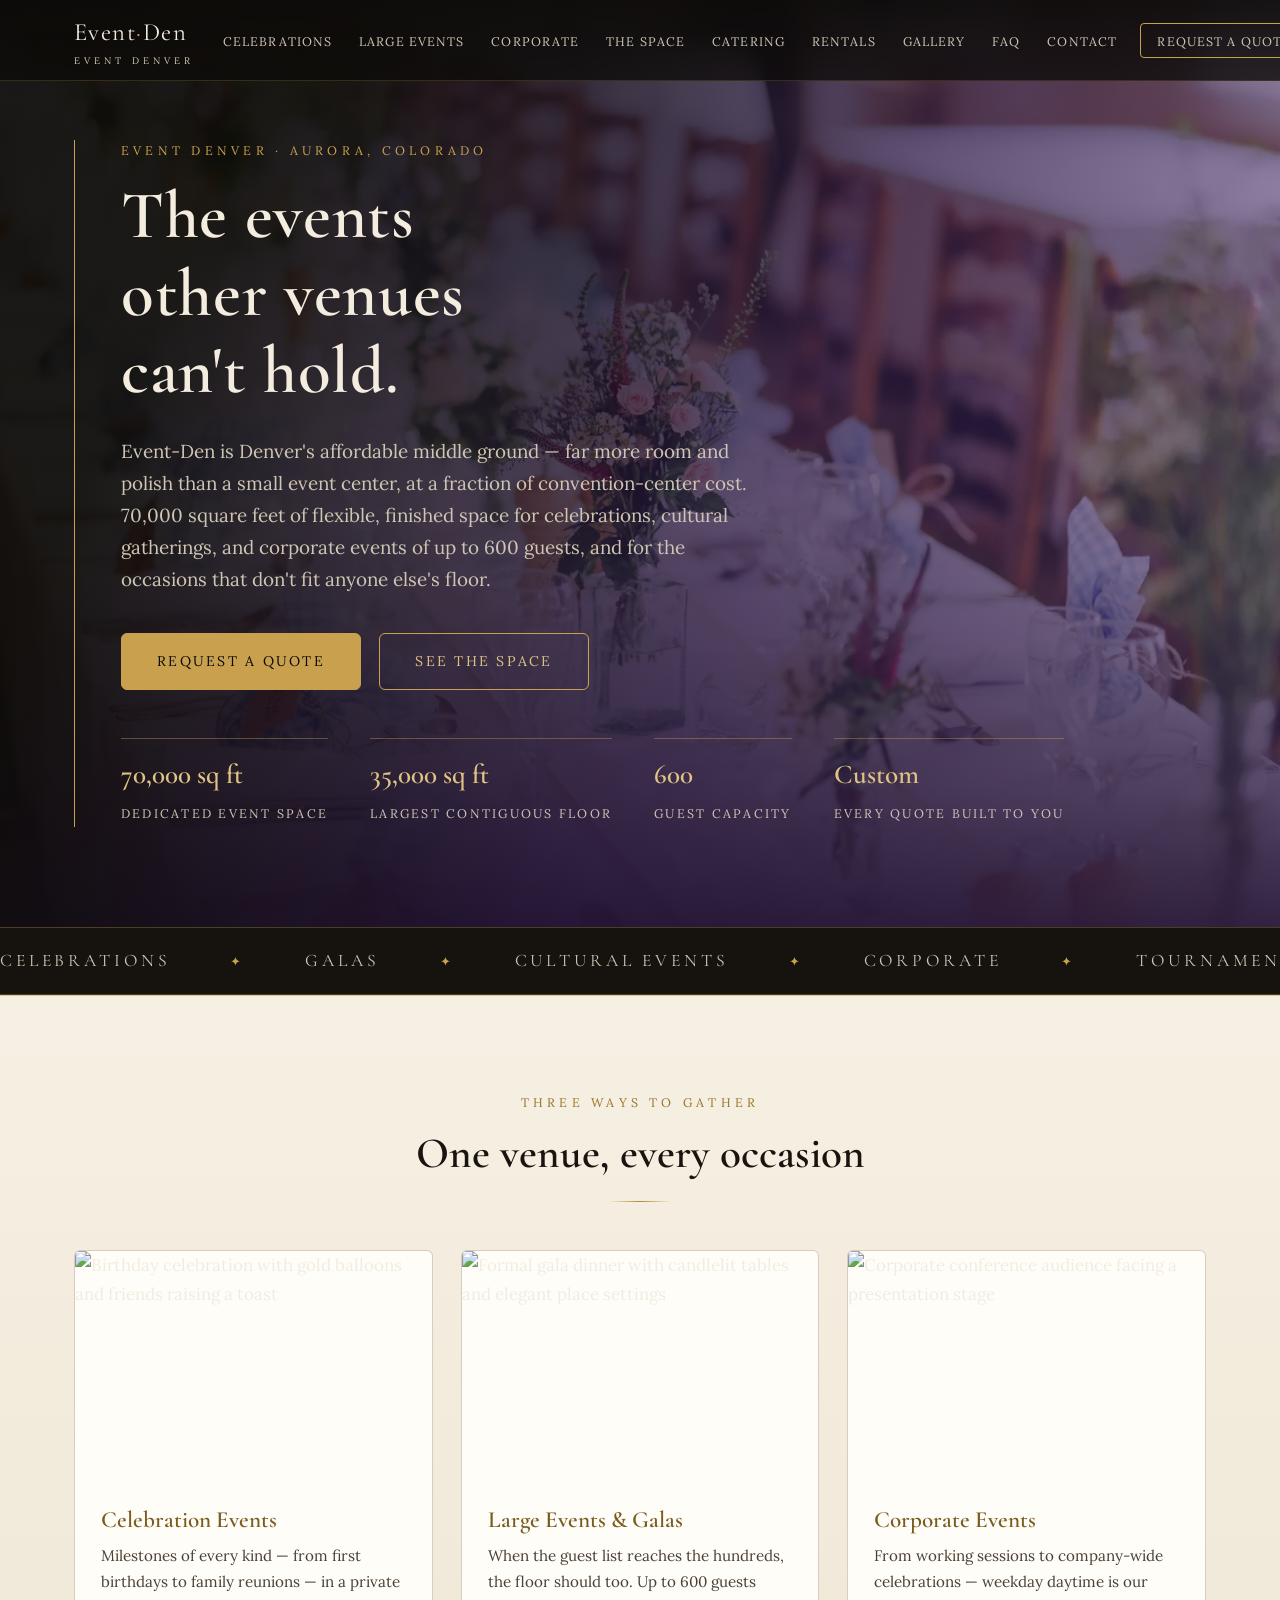
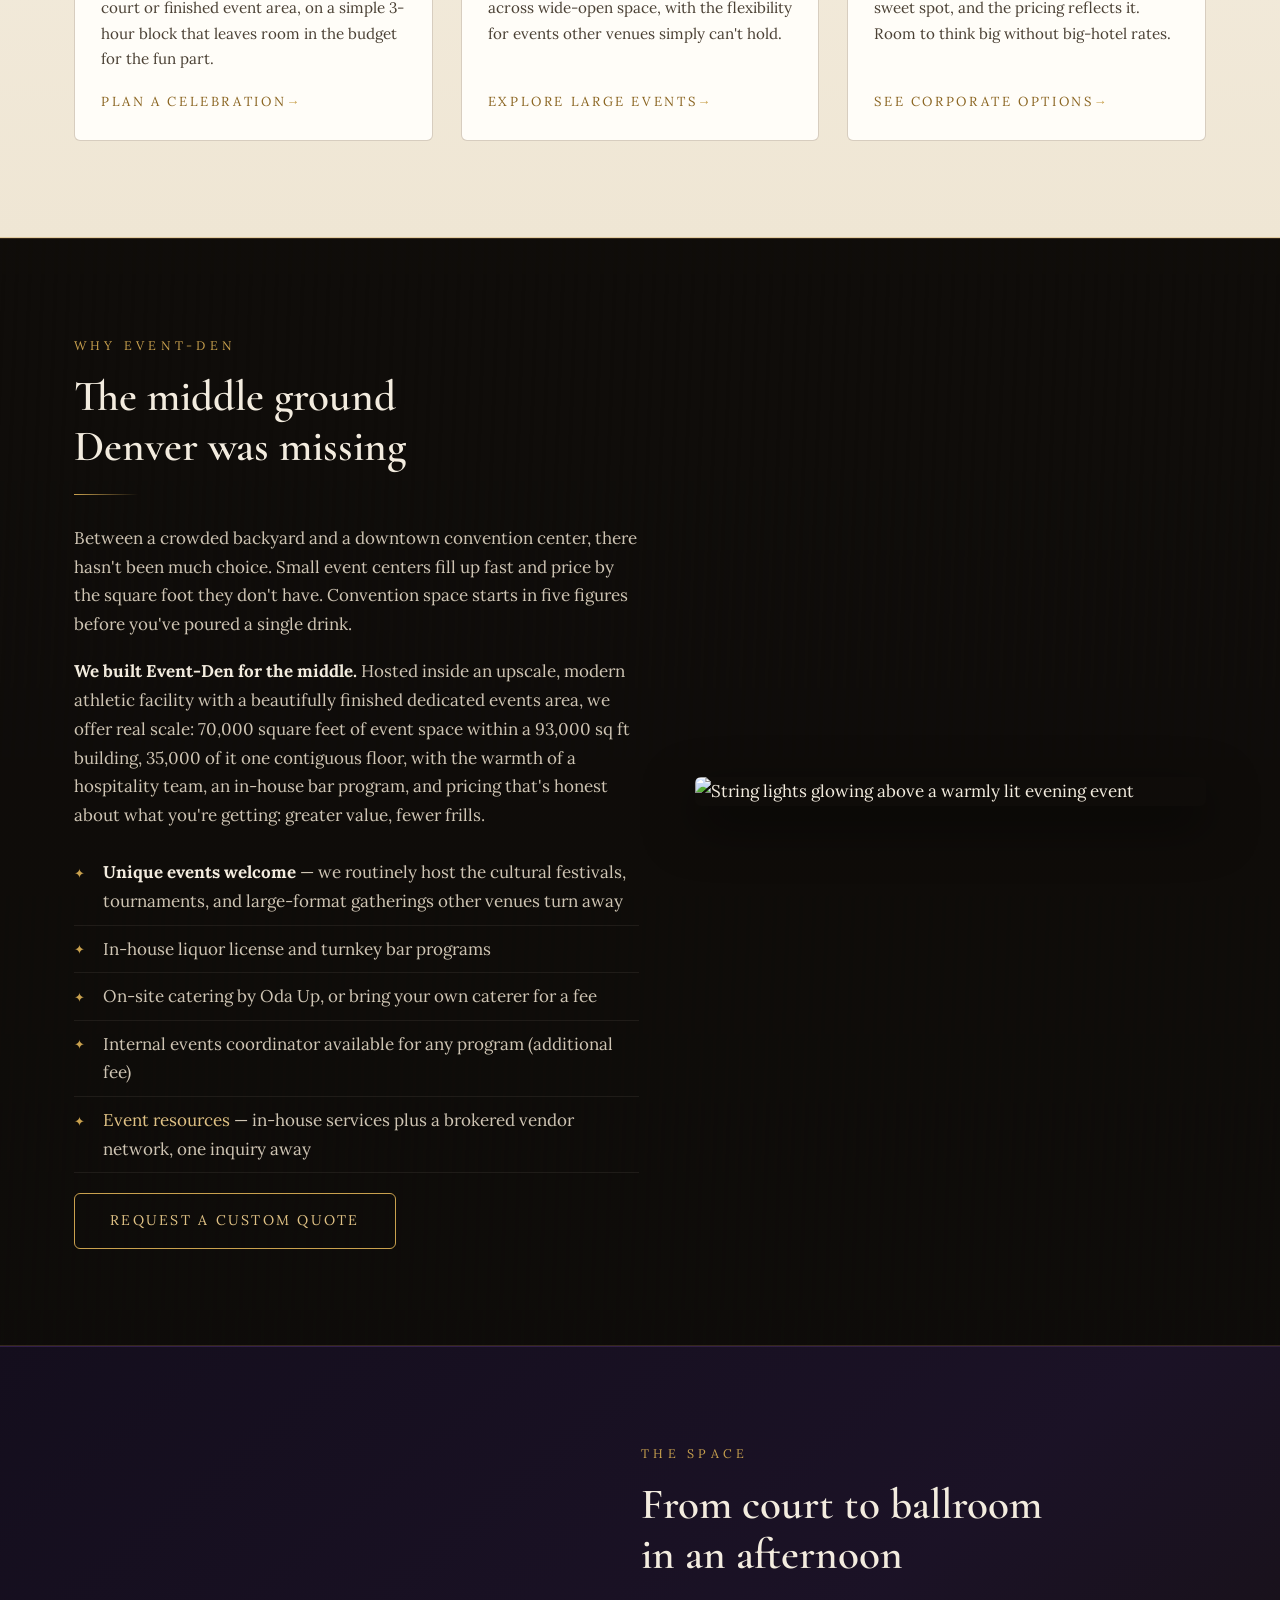
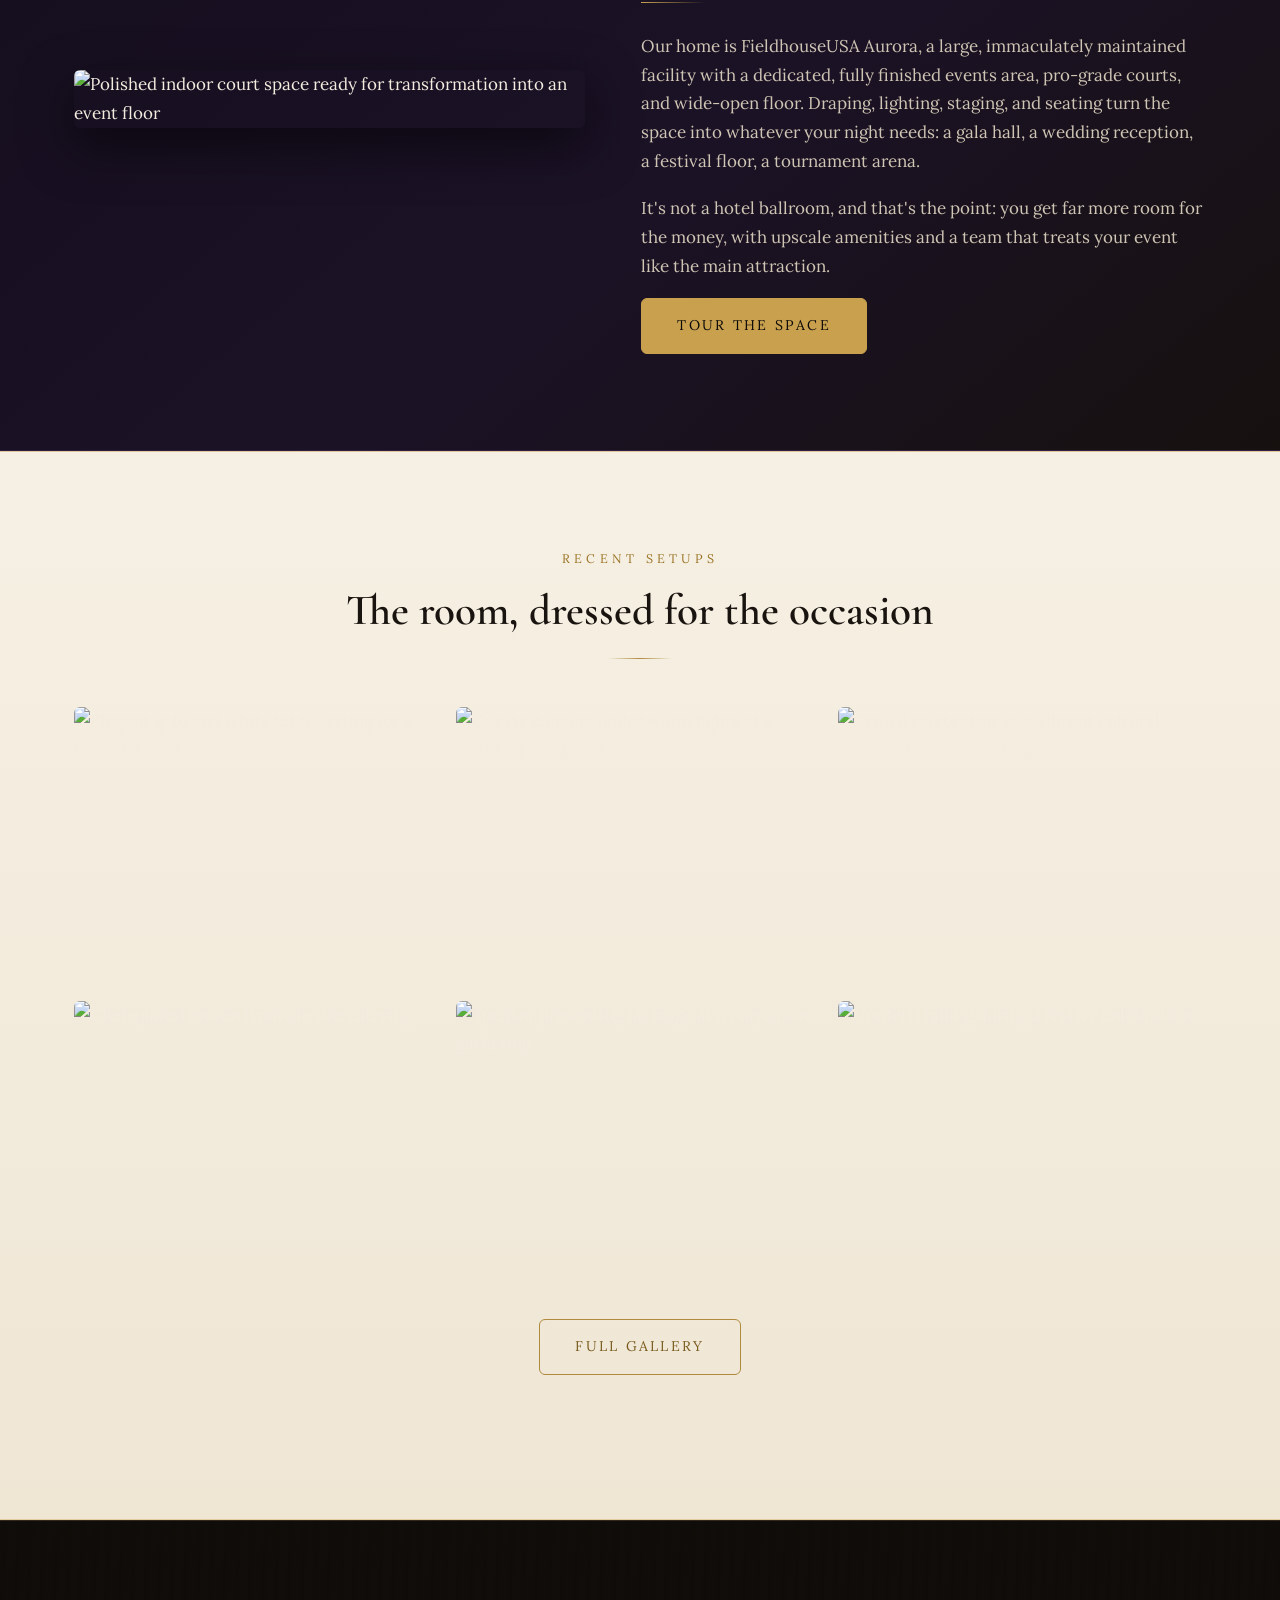
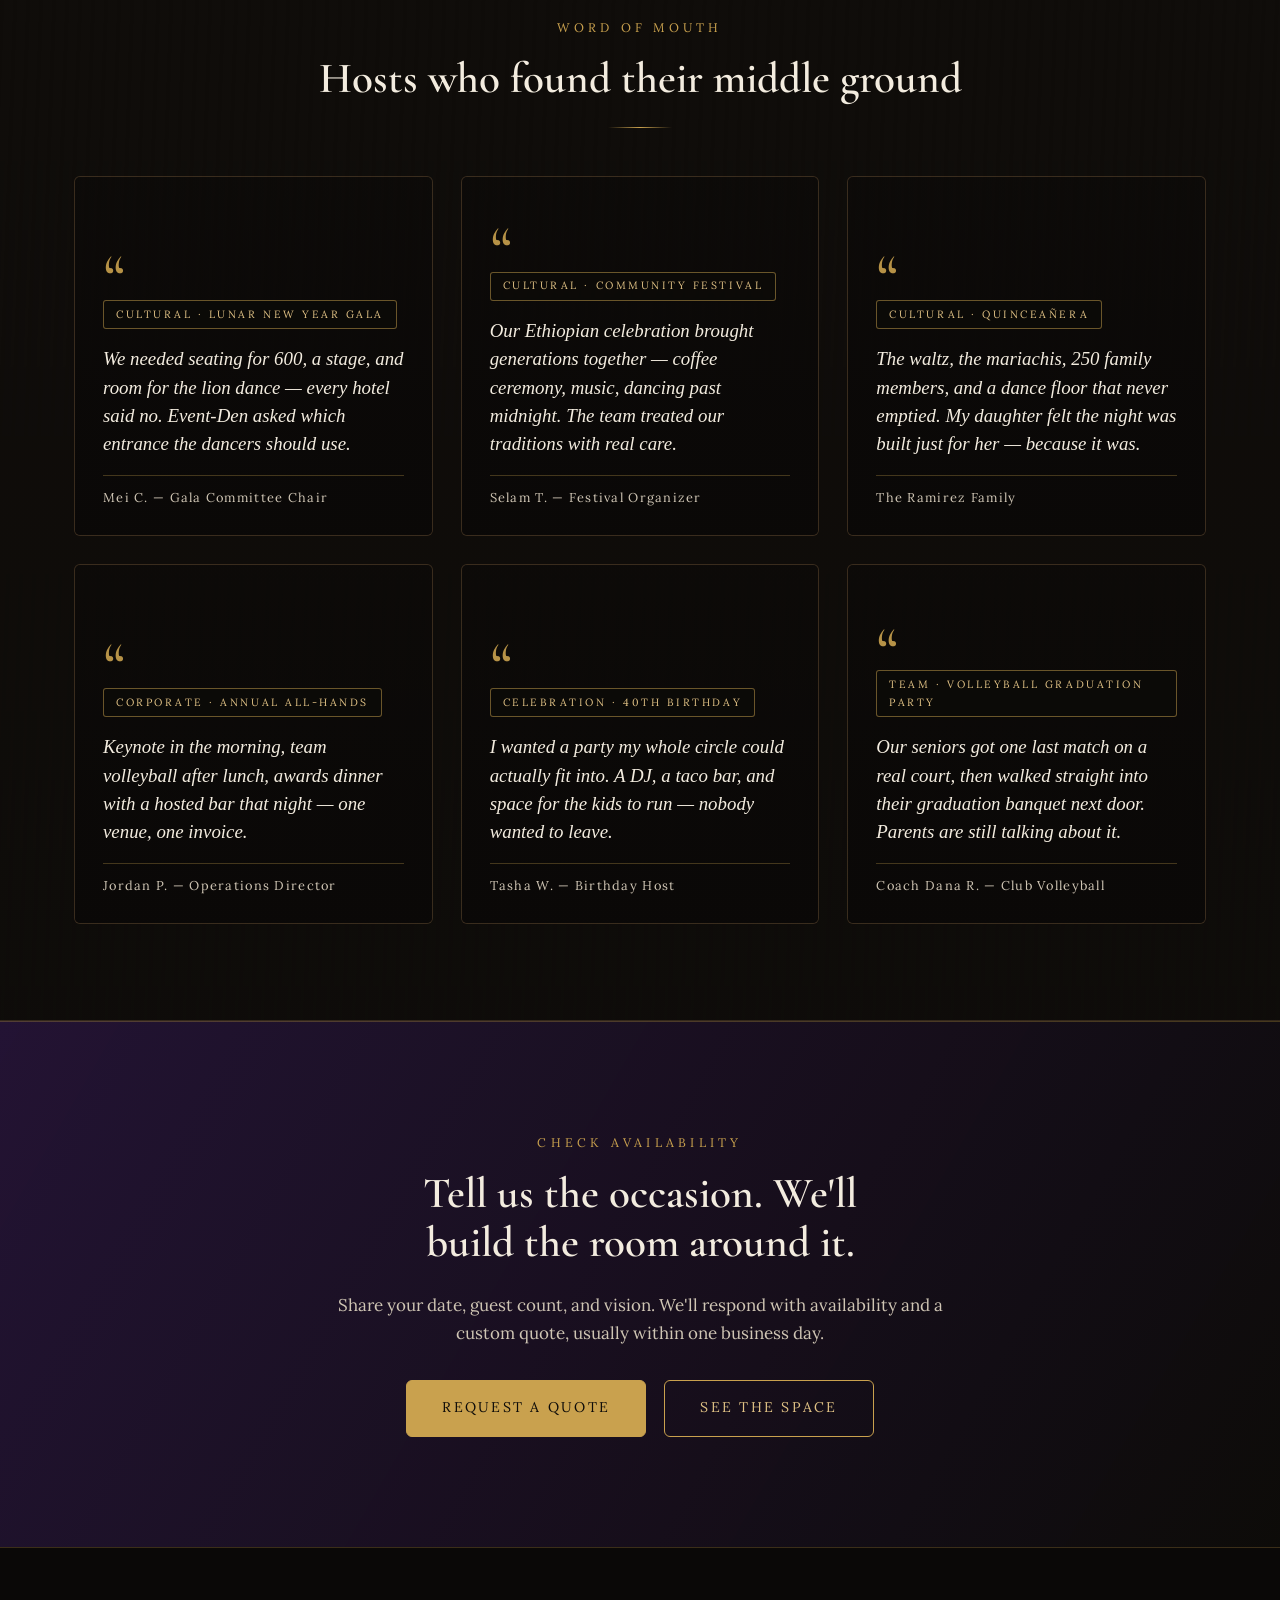
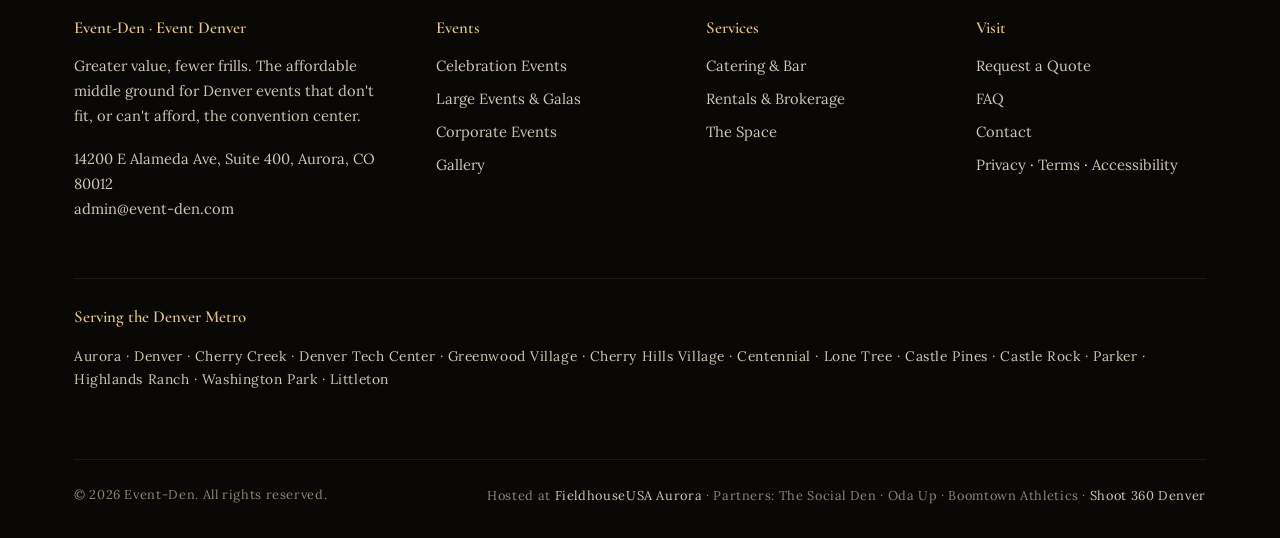
==== commit 7e233f35: "Capacity is up to 600 guests, not 1,200 Co-Authored-By: Claude Fable 5.2 <noreply@anthropic.com>" ====
--- a/index.html
+++ b/index.html
@@ -8,10 +8,10 @@
 <meta name="format-detection" content="telephone=no">
 <meta property="og:locale" content="en_US">
 <title>Event Venue Denver | Affordable Event Space | Event-Den</title>
-<meta name="description" content="Flexible Denver event venue. 70,000 sq ft for galas, quinceañeras, weddings, tournaments & corporate events. Up to 1,200 guests. Custom quotes.">
+<meta name="description" content="Flexible Denver event venue. 70,000 sq ft for galas, quinceañeras, weddings, tournaments & corporate events. Up to 600 guests. Custom quotes.">
 <link rel="canonical" href="https://event-den.com/">
 <meta property="og:title" content="Event Venue Denver | Affordable Event Space | Event-Den">
-<meta property="og:description" content="Flexible Denver event venue. 70,000 sq ft for galas, quinceañeras, weddings, tournaments & corporate events. Up to 1,200 guests. Custom quotes.">
+<meta property="og:description" content="Flexible Denver event venue. 70,000 sq ft for galas, quinceañeras, weddings, tournaments & corporate events. Up to 600 guests. Custom quotes.">
 <meta property="og:type" content="website">
 <meta property="og:url" content="https://event-den.com/">
 <meta property="og:image" content="https://event-den.com/assets/img/og-image.jpg">
@@ -21,7 +21,7 @@
 <meta property="og:site_name" content="Event-Den">
 <meta name="twitter:card" content="summary_large_image">
 <meta name="twitter:title" content="Event Venue Denver | Affordable Event Space | Event-Den">
-<meta name="twitter:description" content="Flexible Denver event venue. 70,000 sq ft for galas, quinceañeras, weddings, tournaments & corporate events. Up to 1,200 guests. Custom quotes.">
+<meta name="twitter:description" content="Flexible Denver event venue. 70,000 sq ft for galas, quinceañeras, weddings, tournaments & corporate events. Up to 600 guests. Custom quotes.">
 <meta name="twitter:image" content="https://event-den.com/assets/img/og-image.jpg">
 <meta name="geo.region" content="US-CO">
 <meta name="geo.placename" content="Aurora, Colorado">
@@ -67,7 +67,7 @@
     <div class="hero-frame">
       <span class="eyebrow">Event Denver · Aurora, Colorado</span>
       <h1>The events other venues can't hold.</h1>
-      <p class="lede">Event-Den is Denver's affordable middle ground — far more room and polish than a small event center, at a fraction of convention-center cost. 70,000 square feet of flexible, finished space for celebrations, cultural gatherings, and corporate events of up to 1,200 guests, and for the occasions that don't fit anyone else's floor.</p>
+      <p class="lede">Event-Den is Denver's affordable middle ground — far more room and polish than a small event center, at a fraction of convention-center cost. 70,000 square feet of flexible, finished space for celebrations, cultural gatherings, and corporate events of up to 600 guests, and for the occasions that don't fit anyone else's floor.</p>
       <div class="btn-row">
         <a class="btn btn-gold" href="inquiry.html">Request a Quote</a>
         <a class="btn btn-ghost" href="venue.html">See the Space</a>
@@ -75,7 +75,7 @@
       <div class="hero-stats">
         <div><strong>70,000 sq ft</strong><span>Dedicated event space</span></div>
         <div><strong>35,000 sq ft</strong><span>Largest contiguous floor</span></div>
-        <div><strong>1,200</strong><span>Guest capacity</span></div>
+        <div><strong>600</strong><span>Guest capacity</span></div>
         <div><strong>Custom</strong><span>Every quote built to you</span></div>
       </div>
     </div>
@@ -109,7 +109,7 @@
         <img src="https://images.unsplash.com/photo-1464366400600-7168b8af9bc3?w=900&q=75&auto=format&fit=crop" alt="Formal gala dinner with candlelit tables and elegant place settings" loading="lazy">
         <div class="card-body">
           <h3>Large Events &amp; Galas</h3>
-          <p>When the guest list reaches the hundreds, the floor should too. Up to 1,200 guests across wide-open space, with the flexibility for events other venues simply can't hold.</p>
+          <p>When the guest list reaches the hundreds, the floor should too. Up to 600 guests across wide-open space, with the flexibility for events other venues simply can't hold.</p>
           <a class="card-link" href="large-events.html">Explore large events</a>
         </div>
       </article>
